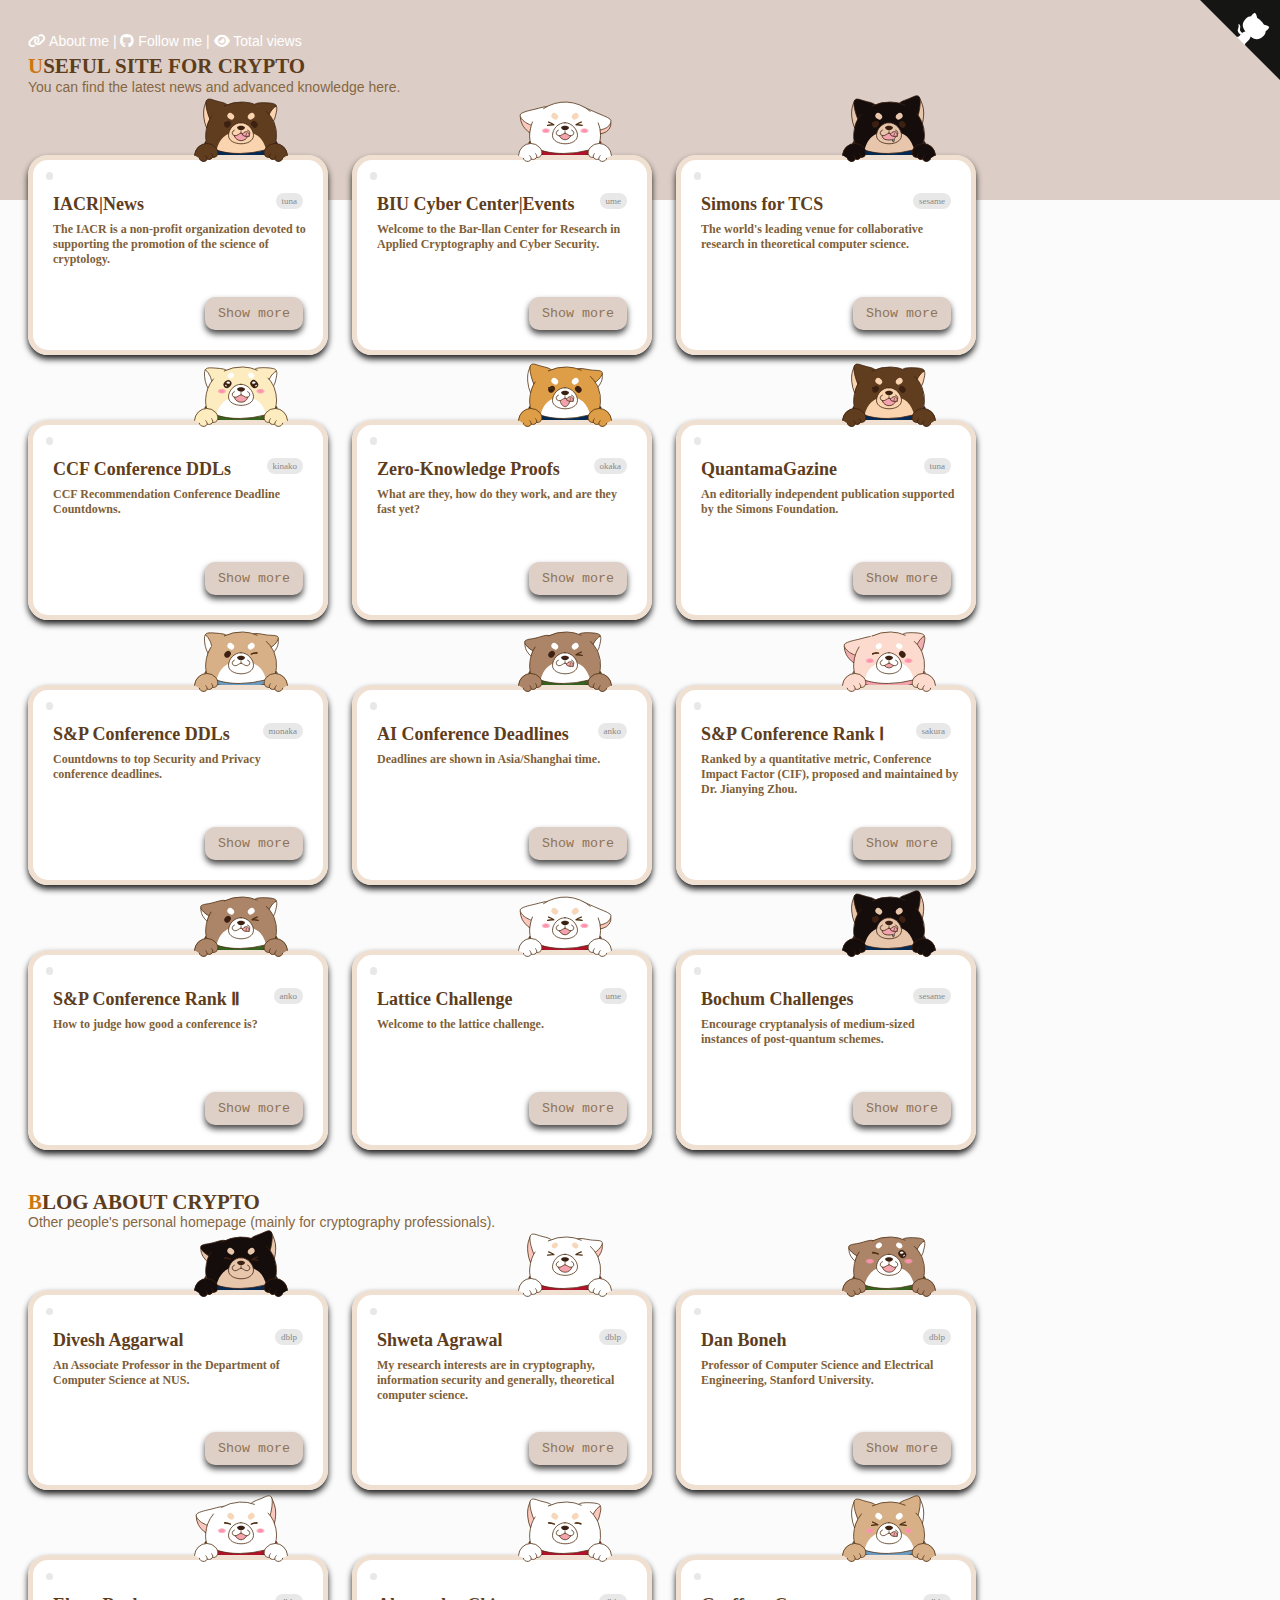
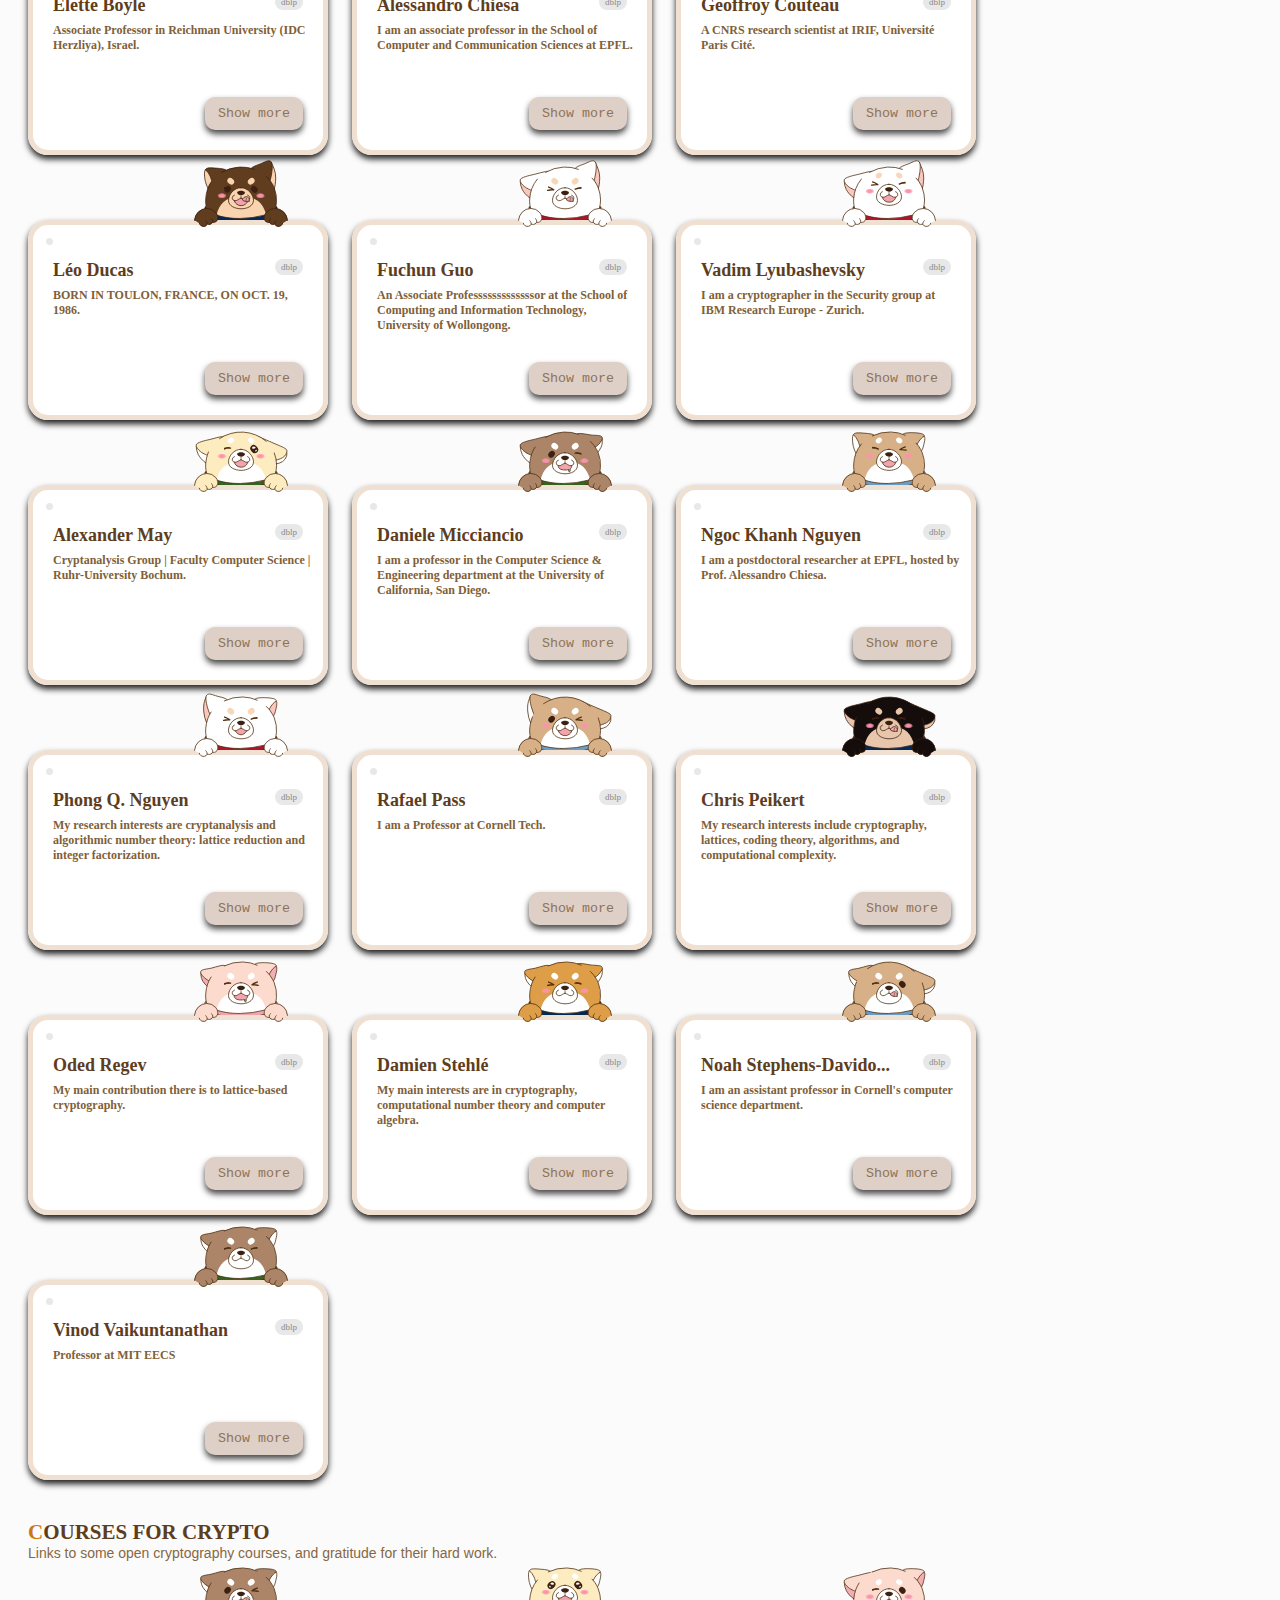
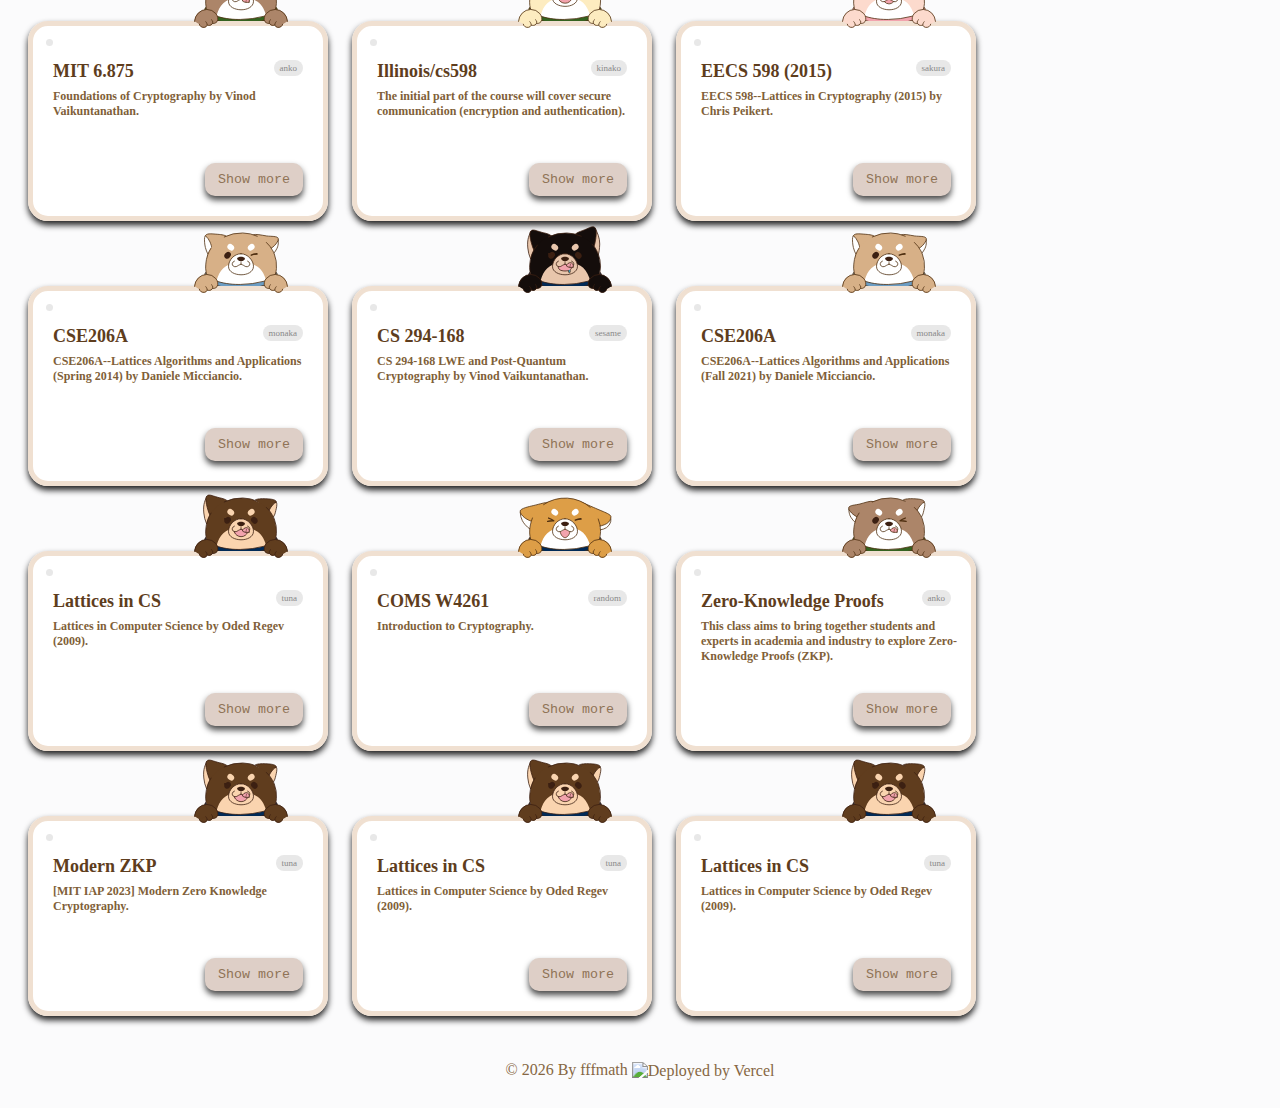
==== index.html @ 7d47f258 "Update index.html" ====
﻿<!DOCTYPE html>
<html lang="zh">
<head>
	<meta charset="UTF-8">
	<meta http-equiv="X-UA-Compatible" content="IE=edge,chrome=1"> 
	<meta name="viewport" content="width=device-width, initial-scale=1.0">
	<title>Useful Link</title>
  <link rel="stylesheet" href="css/all.min.css" type="text/css" media="all">
	<link rel="stylesheet" href="css/style.css">
  <link rel="stylesheet" href="css/pre-loading.css">
  <link rel="icon" type="image/png" href="https://fffmath-img.oss-cn-beijing.aliyuncs.com/img/myavatar.png">
</head>
<body>

<main id="app">
  <div id="preload-page">
    <div id="preload-spinner"></div>
  </div>
  <a href="https://github.com/fffmath/useful-link" class="github-corner" aria-label="View source on GitHub">
    <svg width="80" height="80" viewBox="0 0 250 250"
         style="fill:#151513; color:#fff; position: absolute; top: 0; border: 0; right: 0;" aria-hidden="true">
        <path d="M0,0 L115,115 L130,115 L142,142 L250,250 L250,0 Z"></path>
        <path d="M128.3,109.0 C113.8,99.7 119.0,89.6 119.0,89.6 C122.0,82.7 120.5,78.6 120.5,78.6 C119.2,72.0 123.4,76.3 123.4,76.3 C127.3,80.9 125.5,87.3 125.5,87.3 C122.9,97.6 130.6,101.9 134.4,103.2"
              fill="currentColor" style="transform-origin: 130px 106px;" class="octo-arm"></path>
        <path d="M115.0,115.0 C114.9,115.1 118.7,116.5 119.8,115.4 L133.7,101.6 C136.9,99.2 139.9,98.4 142.2,98.6 C133.8,88.0 127.5,74.4 143.8,58.0 C148.5,53.4 154.0,51.2 159.7,51.0 C160.3,49.4 163.2,43.6 171.4,40.1 C171.4,40.1 176.1,42.5 178.8,56.2 C183.1,58.6 187.2,61.8 190.9,65.4 C194.5,69.0 197.7,73.2 200.1,77.6 C213.8,80.2 216.3,84.9 216.3,84.9 C212.7,93.1 206.9,96.0 205.4,96.6 C205.1,102.4 203.0,107.8 198.3,112.5 C181.9,128.9 168.3,122.5 157.7,114.1 C157.9,116.9 156.7,120.9 152.7,124.9 L141.0,136.5 C139.8,137.7 141.6,141.9 141.8,141.8 Z"
              fill="currentColor" class="octo-body"></path>
    </svg>
  </a>

  <div class="wave-background"></div>
  <p class="top">
    <a href="https://www.fffmath.com" class="about-link"><i class="fas fa-link"></i> About me |</a>
    <a href="https://github.com/fffmath" class="follow-link"><i class="fab fa-github"></i> Follow me |</a>
    <a href="https://busuanzi.ibruce.info/"><i class="fas fa-eye"></i> <span id="busuanzi_container_site_pv">Total <span id="busuanzi_value_site_pv"></span> views</span></a>
  <p>
  <h1>USEFUL SITE FOR CRYPTO</h1>
  <p class="sub">You can find the latest news and advanced knowledge here.</p>  
  
  <mochi-box shiba="tuna" mood="" 
    left-ear="up" right-ear="middle">
    <div class="circle"  ></div>
    <h3>IACR|News</h3>
    <p class="shop site" title="site">tuna</p>
    <h2>The IACR is a non-profit organization devoted to supporting the promotion of the science of cryptology. </h2>
    <button>
      <a target="_blank" href="https://www.iacr.org/news/">Show more</a>
    </button>
  </mochi-box>
  
  <mochi-box shiba="ume" mood="happy" blush 
    left-eye="laugh" right-eye="laugh"
    left-ear="down" right-ear="down"> 
    <div class="circle"></div>
    <h3>BIU Cyber Center|Events</h3>
    <p class="shop site" title="site">ume</p>
    <h2>Welcome to the Bar-llan Center for Research in Applied Cryptography and Cyber Security.</h2>
    <button>
      <a target="_blank" href="https://cyber.biu.ac.il/events/">Show more</a>
    </button>
  </mochi-box>

  <mochi-box shiba="sesame" mood="drool" 
    left-ear="up" right-ear="up"> 
    <div class="circle"></div>
    <h3>Simons for TCS</h3>
    <p class="shop site" title="site">sesame</p>
    <h2>The world's leading venue for collaborative research in theoretical computer science.</h2>
    <button>
      <a target="_blank" href="https://simons.berkeley.edu">Show more</a>
    </button>
  </mochi-box>

  <mochi-box shiba="kinako" mood="gleam" blush 
    left-eye="open" right-eye="open"
    left-ear="middle" right-ear="middle"> 
    <div class="circle"></div>
    <h3>CCF Conference DDLs</h3>
    <p class="shop site" title="site">kinako</p>
    <h2>CCF Recommendation Conference Deadline Countdowns.</h2>
    <button>
      <a target="_blank" href="https://ccfddl.github.io/">Show more</a>
    </button>
  </mochi-box>

  <mochi-box shiba="okaka" pop mood="excited"
    left-ear="up" right-ear="flat"> 
    <div class="circle"></div>
    <h3>Zero-Knowledge Proofs</h3>
    <p class="shop site" title="site">okaka</p>
    <h2>What are they, how do they work, and are they fast yet?</h2>
    <button>
      <a target="_blank" href="https://zkp.science/">Show more</a>
    </button>
  </mochi-box>

  <mochi-box shiba="tuna" mood="" 
    left-ear="up" right-ear="middle">
    <div class="circle"></div>
    <h3>QuantamaGazine</h3>
    <p class="shop site" title="site">tuna</p>
    <h2>An editorially independent publication supported by the Simons Foundation.</h2>
    <button>
      <a target="_blank" href="https://www.quantamagazine.org/">Show more</a>
    </button>
  </mochi-box>

  <mochi-box shiba="monaka" mood="content" 
    left-eye="open" right-eye="wink"
    left-ear="middle" right-ear="flat"> 
    <div class="circle"></div>
    <h3>S&P Conference DDLs </h3>
    <p class="shop site" title="site">monaka</p>
    <h2>Countdowns to top Security and Privacy conference deadlines.</h2>
    <button>
      <a target="_blank" href="https://sec-deadlines.github.io/">Show more</a>
    </button>
  </mochi-box>

  <mochi-box shiba="anko" mood="cheeky" 
    left-eye="open" right-eye="laugh"
    left-ear="flat" right-ear="middle"> 
    <div class="circle"></div>
    <h3>AI Conference Deadlines</h3>
    <p class="shop site" title="site">anko</p>
    <h2>Deadlines are shown in Asia/Shanghai time.</h2>
    <button>
      <a target="_blank" href="https://aideadlin.es/?sub=ML,DM">Show more</a>
    </button>
  </mochi-box>
  
  <mochi-box shiba="sakura" mood="cute" blush 
    left-eye="shy" right-eye="open"
    left-ear="down" right-ear="middle"> 
    <div class="circle"></div>
    <h3>S&P Conference Rank Ⅰ</h3>
    <p class="shop site" title="site">sakura</p>
    <h2>Ranked by a quantitative metric, Conference Impact Factor (CIF), proposed and maintained by Dr. Jianying Zhou.</h2>
    <button>
      <a target="_blank" href="http://jianying.space/conference-ranking.html">Show more</a>
    </button>
  </mochi-box>

  <mochi-box shiba="anko" mood="cheeky" 
    left-eye="open" right-eye="laugh"
    left-ear="flat" right-ear="middle"> 
    <div class="circle"></div>
    <h3>S&P Conference Rank Ⅱ</h3>
    <p class="shop site" title="site">anko</p>
    <h2>How to judge how good a conference is?</h2>
    <button>
      <a target="_blank" href="https://people.engr.tamu.edu/guofei/sec_conf_stat.htm">Show more</a>
    </button>
  </mochi-box>
  <mochi-box shiba="ume" mood="happy" blush 
    left-eye="laugh" right-eye="laugh"
    left-ear="down" right-ear="down"> 
    <div class="circle"></div>
    <h3>Lattice Challenge</h3>
    <p class="shop site" title="site">ume</p>
    <h2>Welcome to the lattice challenge.</h2>
    <button>
      <a target="_blank" href="https://www.latticechallenge.org/">Show more</a>
    </button>
  </mochi-box>

  <mochi-box shiba="sesame" mood="drool" 
    left-ear="up" right-ear="up"> 
    <div class="circle"></div>
    <h3>Bochum Challenges</h3>
    <p class="shop site" title="site">sesame</p>
    <h2>Encourage cryptanalysis of medium-sized instances of post-quantum schemes.</h2>
    <button>
      <a target="_blank" href="https://bochum-challeng.es/">Show more</a>
    </button>
  </mochi-box>

  <h1>BLOG ABOUT CRYPTO</h1>
<p class="sub">Other people's personal homepage (mainly for cryptography professionals).</p>

  <mochi-box shiba="random"> 
    <div class="circle"></div>
    <h3>Divesh Aggarwal</h3>
    <a class="shop site" title="site" target="_blank" href="https://dblp.uni-trier.de/pid/00/3379.html">dblp</a>
    <h2>An Associate Professor in the Department of Computer Science at NUS.</h2>
    <button>
      <a target="_blank" href="https://sites.google.com/site/diveshhomepage">Show more</a>
    </button>
  </mochi-box>

  <mochi-box shiba="random"> 
    <div class="circle"></div>
    <h3>Shweta Agrawal</h3>
    <a class="shop site" title="site" target="_blank" href="https://dblp.uni-trier.de/pid/74/6138.html">dblp</a>
    <h2>My research interests are in cryptography, information security and generally, theoretical computer science.</h2>
    <button>
      <a target="_blank" href="http://www.cse.iitm.ac.in/~shwetaag/index.html">Show more</a>
    </button>
  </mochi-box>
  
  <mochi-box shiba="random">
    <div class="circle"></div> 
    <h3>Dan Boneh</h3>
    <a class="shop site" title="site" target="_blank" href="https://dblp.uni-trier.de/pid/b/DanBoneh.html">dblp</a>
    <h2>Professor of Computer Science and Electrical Engineering, Stanford University.</h2>
    <button>
      <a target="_blank" href="https://crypto.stanford.edu/~dabo/">Show more</a>
    </button>
  </mochi-box>

  <mochi-box shiba="random"> 
    <div class="circle"></div>
    <h3>Elette Boyle</h3>
    <a class="shop site" title="site" target="_blank" href="https://dblp.uni-trier.de/pid/12/9528.html">dblp</a>
    <h2>Associate Professor in Reichman University (IDC Herzliya), Israel.</h2>
    <button>
      <a target="_blank" href="https://cs.idc.ac.il/~elette/">Show more</a>
    </button>
  </mochi-box>

  <mochi-box shiba="random"> 
    <div class="circle"></div>
    <h3>Alessandro Chiesa</h3>
    <a class="shop site" title="site" target="_blank" href="https://dblp.uni-trier.de/pid/27/8534.html">dblp</a>
    <h2>I am an associate professor in the School of Computer and Communication Sciences at EPFL.</h2>
    <button>
      <a target="_blank" href="https://ic-people.epfl.ch/~achiesa/">Show more</a>
    </button>
  </mochi-box>

  <mochi-box shiba="random"> 
    <div class="circle"></div>
    <h3>Geoffroy Couteau</h3>
    <a class="shop site" title="site" target="_blank" href="https://dblp.uni-trier.de/pid/160/3912.html">dblp</a>
    <h2>A CNRS research scientist at IRIF, Université Paris Cité.</h2>
    <button>
      <a target="_blank" href="https://geoffroycouteau.github.io/">Show more</a>
    </button>
  </mochi-box>

  <mochi-box shiba="random"> 
    <div class="circle"></div>
    <h3>Léo Ducas</h3>
    <a class="shop site" title="site" target="_blank" href="https://dblp.uni-trier.de/pid/65/7849.html">dblp</a>
    <h2>BORN IN TOULON, FRANCE, ON OCT. 19, 1986.</h2>
    <button>
      <a target="_blank" href="https://homepages.cwi.nl/~ducas/">Show more</a>
    </button>
  </mochi-box>

  <mochi-box shiba="random"> 
    <div class="circle"></div>
    <h3>Fuchun Guo</h3>
    <a class="shop site" title="site" target="_blank" href="https://dblp.uni-trier.de/pid/13/93.html">dblp</a>
    <h2>An Associate Professsssssssssssor at the School of Computing and Information Technology, University of Wollongong.</h2>
    <button>
      <a target="_blank" href="https://documents.uow.edu.au/~fuchun/">Show more</a>
    </button>
  </mochi-box>

  <mochi-box shiba="random"> 
    <div class="circle"></div>
    <h3>Vadim Lyubashevsky</h3>
    <a class="shop site" title="site" target="_blank" href="https://dblp.org/pid/25/2540.html">dblp</a>
    <h2>I am a cryptographer in the Security group at IBM Research Europe - Zurich.</h2>
    <button>
      <a target="_blank" href="https://research.ibm.com/people/vadim-lyubashevsky">Show more</a>
    </button>
  </mochi-box>

  <mochi-box shiba="random"> 
    <div class="circle"></div>
    <h3>Alexander May</h3>
    <a class="shop site" title="site" target="_blank" href="https://dblp.uni-trier.de/pid/62/1898.html">dblp</a>
    <h2>Cryptanalysis Group | Faculty Computer Science | Ruhr-University Bochum.</h2>
    <button>
      <a target="_blank" href="https://www.cits.ruhr-uni-bochum.de/personen/may.html">Show more</a>
    </button>
  </mochi-box>

  <mochi-box shiba="random"> 
    <div class="circle"></div>
    <h3>Daniele Micciancio</h3>
    <a class="shop site" title="site" target="_blank" href="https://dblp.uni-trier.de/pid/03/3331.html">dblp</a>
    <h2>I am a professor in the Computer Science & Engineering department at the University of California, San Diego.</h2>
    <button>
      <a target="_blank" href="https://cseweb.ucsd.edu/~daniele/">Show more</a>
    </button>
  </mochi-box>

  <mochi-box shiba="random"> 
    <div class="circle"></div>
    <h3>Ngoc Khanh Nguyen</h3>
    <a class="shop site" title="site" target="_blank" href="https://dblp.org/pid/75/9806-1.html">dblp</a>
    <h2>I am a postdoctoral researcher at EPFL, hosted by Prof. Alessandro Chiesa.</h2>
    <button>
      <a target="_blank" href="https://people.epfl.ch/khanh.nguyen?lang=en">Show more</a>
    </button>
  </mochi-box>

  <mochi-box shiba="random"> 
    <div class="circle"></div>
    <h3>Phong Q. Nguyen</h3>
    <a class="shop site" title="site" target="_blank" href="https://dblp.uni-trier.de/pid/n/PhongQNguyen.html">dblp</a>
    <h2>My research interests are cryptanalysis and algorithmic number theory: lattice reduction and integer factorization.</h2>
    <button>
      <a target="_blank" href="https://www.di.ens.fr/~pnguyen/">Show more</a>
    </button>
  </mochi-box>

  <mochi-box shiba="random"> 
    <div class="circle"></div>
    <h3>Rafael Pass</h3>
    <a class="shop site" title="site" target="_blank" href="https://dblp.uni-trier.de/pid/p/RPass.html">dblp</a>
    <h2>I am a Professor at Cornell Tech.</h2>
    <button>
      <a target="_blank" href="https://www.cs.cornell.edu/~rafael/">Show more</a>
    </button>
  </mochi-box>

  <mochi-box shiba="random"> 
    <div class="circle"></div>
    <h3>Chris Peikert</h3>
    <a class="shop site" title="site" target="_blank" href="https://dblp.uni-trier.de/pid/66/870.html">dblp</a>
    <h2>My research interests include cryptography, lattices, coding theory, algorithms, and computational complexity.</h2>
    <button>
      <a target="_blank" href="https://web.eecs.umich.edu/~cpeikert/">Show more</a>
    </button>
  </mochi-box>

  <mochi-box shiba="random"> 
    <div class="circle"></div>
    <h3>Oded Regev</h3>
    <a class="shop site" title="site" target="_blank" href="https://dblp.uni-trier.de/pid/r/OdedRegev.html">dblp</a>
    <h2>My main contribution there is to lattice-based cryptography.</h2>
    <button>
      <a target="_blank" href="https://cims.nyu.edu/~regev/">Show more</a>
    </button>
  </mochi-box>

  <mochi-box shiba="random"> 
    <div class="circle"></div>
    <h3>Damien Stehlé</h3>
    <a class="shop site" title="site" target="_blank" href="https://dblp.uni-trier.de/pid/03/2822.html">dblp</a>
    <h2>My main interests are in cryptography, computational number theory and computer algebra. </h2>
    <button>
      <a target="_blank" href="https://perso.ens-lyon.fr/damien.stehle/">Show more</a>
    </button>
  </mochi-box>

  <mochi-box shiba="random"> 
    <div class="circle"></div>
    <h3>Noah Stephens-Davido...</h3>
    <a class="shop site" title="site" target="_blank" href="https://dblp.uni-trier.de/pid/143/4482.html">dblp</a>
    <h2>I am an assistant professor in Cornell's computer science department. </h2>
    <button>
      <a target="_blank" href="http://www.noahsd.com/">Show more</a>
    </button>
  </mochi-box>

  <mochi-box shiba="random"> 
    <div class="circle"></div>
    <h3>Vinod Vaikuntanathan</h3>
    <a class="shop site" title="site" target="_blank" href="https://dblp.uni-trier.de/pid/v/VinodVaikuntanathan.html">dblp</a>
    <h2>Professor at MIT EECS </h2>
    <button>
      <a target="_blank" href="https://people.csail.mit.edu/vinodv/">Show more</a>
    </button>
  </mochi-box>
  <br>

  <h1>COURSES FOR CRYPTO</h1>
<p class="sub">Links to some open cryptography courses, and gratitude for their hard work.</p>

  <mochi-box shiba="anko" mood="cheeky" 
    left-eye="open" right-eye="laugh"
    left-ear="flat" right-ear="middle"> 
    <div class="circle"></div>
    <h3>MIT 6.875</h3>
    <p class="shop site" title="site">anko</p>
    <h2>Foundations of Cryptography by Vinod Vaikuntanathan.</h2>
    <button>
      <a target="_blank" href="http://mit6875.org/">Show more</a>
    </button>
  </mochi-box>
  
  <mochi-box shiba="kinako" mood="gleam" blush 
    left-eye="open" right-eye="open"
    left-ear="middle" right-ear="middle"> 
    <div class="circle"></div>
    <h3>Illinois/cs598</h3>
    <p class="shop site" title="site">kinako</p>
    <h2>The initial part of the course will cover secure communication (encryption and authentication).</h2>
    <button>
      <a target="_blank" href="https://courses.engr.illinois.edu/cs598man/sp2016/">Show more</a>
    </button>
  </mochi-box>
  
  <mochi-box shiba="sakura" mood="cute" blush 
    left-eye="shy" right-eye="open"
    left-ear="down" right-ear="middle"> 
    <div class="circle"></div>
    <h3>EECS 598 (2015)</h3>
    <p class="shop site" title="site">sakura</p>
    <h2>EECS 598--Lattices in Cryptography (2015) by Chris Peikert.</h2>
    <button>
      <a target="_blank" href="https://web.eecs.umich.edu/~cpeikert/lic15/index.html">Show more</a>
    </button>
  </mochi-box>
  
  <mochi-box shiba="monaka" mood="content" 
    left-eye="open" right-eye="wink"
    left-ear="middle" right-ear="flat"> 
    <div class="circle"></div>
    <h3>CSE206A</h3>
    <p class="shop site" title="site">monaka</p>
    <h2>CSE206A--Lattices Algorithms and Applications (Spring 2014) by Daniele Micciancio.</h2>
    <button>
      <a target="_blank" href="https://cseweb.ucsd.edu/classes/sp14/cse206A-a/index.html">Show more</a>
    </button>
  </mochi-box>

  <mochi-box shiba="sesame" mood="drool" 
    left-ear="up" right-ear="up"> 
    <div class="circle"></div>
    <h3>CS 294-168</h3>
    <p class="shop site" title="site">sesame</p>
    <h2>CS 294-168 LWE and Post-Quantum Cryptography by Vinod Vaikuntanathan.</h2>
    <button>
      <a target="_blank" href="http://people.csail.mit.edu/vinodv/CS294/">Show more</a>
    </button>
  </mochi-box>

  <mochi-box shiba="monaka" mood="content" 
    left-eye="open" right-eye="wink"
    left-ear="middle" right-ear="flat"> 
    <div class="circle"></div>
    <h3>CSE206A</h3>
    <p class="shop site" title="site">monaka</p>
    <h2>CSE206A--Lattices Algorithms and Applications (Fall 2021) by Daniele Micciancio.</h2>
    <button>
      <a target="_blank" href="https://cseweb.ucsd.edu/classes/fa21/cse206A-a/">Show more</a>
    </button>
  </mochi-box>

  <mochi-box shiba="tuna" mood="" 
    left-ear="up" right-ear="middle">
    <div class="circle"></div>
    <h3>Lattices in CS</h3>
    <p class="shop site" title="site">tuna</p>
    <h2> Lattices in Computer Science by Oded Regev (2009).</h2>
    <button>
      <a target="_blank" href="https://cims.nyu.edu/~regev/teaching/lattices_fall_2009/index.html">Show more</a>
    </button>
  </mochi-box>

  <mochi-box shiba="random"> 
    <div class="circle"></div>
    <h3>COMS W4261</h3>
    <p class="shop site" title="site">random</p>
    <h2>Introduction to Cryptography.</h2>
    <button>
      <a target="_blank" href="https://www.cs.columbia.edu/~tal/4261/F16/">Show more</a>
    </button>
  </mochi-box>

  <mochi-box shiba="anko" mood="cheeky" 
    left-eye="open" right-eye="laugh"
    left-ear="flat" right-ear="middle"> 
    <div class="circle"></div>
    <h3>Zero-Knowledge Proofs</h3>
    <p class="shop site" title="site">anko</p>
    <h2>This class aims to bring together students and experts in academia and industry to explore Zero-Knowledge Proofs (ZKP).</h2>
    <button>
      <a target="_blank" href="https://zk-learning.org/">Show more</a>
    </button>
  </mochi-box>

  <mochi-box shiba="tuna" mood="" 
    left-ear="up" right-ear="middle">
    <div class="circle"></div>
    <h3>Modern ZKP</h3>
    <p class="shop site" title="site">tuna</p>
    <h2> [MIT IAP 2023] Modern Zero Knowledge Cryptography.</h2>
    <button>
      <a target="_blank" href="https://zkiap.com/">Show more</a>
    </button>
  </mochi-box>

  <mochi-box shiba="tuna" mood="" 
    left-ear="up" right-ear="middle">
    <div class="circle"></div>
    <h3>Lattices in CS</h3>
    <p class="shop site" title="site">tuna</p>
    <h2> Lattices in Computer Science by Oded Regev (2009).</h2>
    <button>
      <a target="_blank" href="https://cims.nyu.edu/~regev/teaching/lattices_fall_2009/index.html">Show more</a>
    </button>
  </mochi-box>

  <mochi-box shiba="tuna" mood="" 
    left-ear="up" right-ear="middle">
    <div class="circle"></div>
    <h3>Lattices in CS</h3>
    <p class="shop site" title="site">tuna</p>
    <h2> Lattices in Computer Science by Oded Regev (2009).</h2>
    <button>
      <a target="_blank" href="https://cims.nyu.edu/~regev/teaching/lattices_fall_2009/index.html">Show more</a>
    </button>
  </mochi-box>
  <div class="center-content">
    <span class="copyright">© <script>document.write(new Date().getFullYear())</script> By <a href="https://www.fffmath.com">fffmath</a>&nbsp;<a target="_blank" href="https://vercel.com/ "><img src="https://img.shields.io/badge/Hosted-Vercel-e1cbb4?style=flat&logo=Vercel" title="Deployed by Vercel"></a></span>
  </div>
  <script async src="//busuanzi.ibruce.info/busuanzi/2.3/busuanzi.pure.mini.js"></script>
	<script src='./js/vue.min.js'></script>
	<script  src="./js/script.js"></script>
</body>
</html>
---- css/style.css ----
.MochiShiba path,
.MochiPaws path {
  fill: none;
  stroke: none;
  stroke-width: 1.2;
  stroke-miterlimit: 10;
  stroke-linejoin: round;
  stroke-linecap: round;
}
.MochiShiba .thin,
.MochiPaws .thin {
  stroke-width: 0.8;
}
.MochiShiba #eyes path,
.MochiPaws #eyes path {
  stroke-width: 2;
}
.MochiShiba .fur,
.MochiPaws .fur {
  fill: #dd9e47;
}
.MochiShiba .fur2,
.MochiPaws .fur2 {
  fill: white;
}
.MochiShiba .inner,
.MochiPaws .inner {
  fill: white;
}
.MochiShiba .outline,
.MochiPaws .outline {
  stroke: #4e2e0f;
}
.MochiShiba .nose, .MochiShiba .eye,
.MochiPaws .nose,
.MochiPaws .eye {
  fill: #3c2012;
}
.MochiShiba .gleam,
.MochiPaws .gleam {
  fill: white;
}
.MochiShiba #laugh .eye,
.MochiPaws #laugh .eye {
  fill: none;
}
.MochiShiba .tongue,
.MochiPaws .tongue {
  fill: #f2a3ad;
}
.MochiShiba .drool,
.MochiPaws .drool {
  fill: #41b5dd;
}
.MochiShiba .scarf,
.MochiPaws .scarf {
  fill: #002a57;
}
.MochiShiba .logo,
.MochiPaws .logo {
  fill: white;
}
.MochiShiba #cheeks .right,
.MochiPaws #cheeks .right {
  fill: url(#cheeks);
}
.MochiShiba #cheeks .left,
.MochiPaws #cheeks .left {
  fill: url(#cheeks-2);
}

.MochiShiba #cheeks {
  visibility: hidden;
}
.MochiShiba #ears #left1,
.MochiShiba #ears #right2,
.MochiShiba #ears #left3,
.MochiShiba #ears #right3 {
  visibility: hidden;
}
.MochiShiba #eyes #wink,
.MochiShiba #eyes #shy,
.MochiShiba #eyes #laugh,
.MochiShiba #eyes .gleam {
  visibility: hidden;
}
.MochiShiba #brows #expecting {
  visibility: hidden;
}
.MochiShiba [id^=mouth] {
  visibility: hidden;
}
.MochiShiba [id^=mouth1] {
  visibility: visible;
}
.MochiShiba #base #outline2,
.MochiShiba #base #outline3 {
  visibility: hidden;
}
.MochiShiba #base #top2,
.MochiShiba #base #top3 {
  visibility: hidden;
}

.MochiShiba.blush #cheeks {
  visibility: visible;
}
.MochiShiba.content [id^=mouth] {
  visibility: hidden;
}
.MochiShiba.happy [id^=mouth] {
  visibility: hidden;
}
.MochiShiba.happy #mouth2 {
  visibility: visible;
}
.MochiShiba.excited [id^=mouth] {
  visibility: hidden;
}
.MochiShiba.excited #mouth3 {
  visibility: visible;
}
.MochiShiba.cute #brows #expecting {
  visibility: visible;
}
.MochiShiba.cute #brows #focussed {
  visibility: hidden;
}
.MochiShiba.cute [id^=mouth] {
  visibility: hidden;
}
.MochiShiba.cute #mouth4 {
  visibility: visible;
}
.MochiShiba.drool [id^=mouth] {
  visibility: hidden;
}
.MochiShiba.drool #mouth5 {
  visibility: visible;
}
.MochiShiba.cheeky [id^=mouth] {
  visibility: hidden;
}
.MochiShiba.cheeky #mouth6 {
  visibility: visible;
}
.MochiShiba.gleam #brows #expecting {
  visibility: visible;
}
.MochiShiba.gleam #brows #focussed {
  visibility: hidden;
}
.MochiShiba.gleam #snout {
  -webkit-transform: translateY(-3%);
          transform: translateY(-3%);
}
.MochiShiba.gleam #brows {
  -webkit-transform: translateY(-5%);
          transform: translateY(-5%);
}
.MochiShiba.gleam #eyes {
  -webkit-transform: translateY(-4.5%);
          transform: translateY(-4.5%);
}
.MochiShiba.gleam #eyes #open .eye.left {
  -webkit-transform: matrix(0.7, -0.7, 0.7, 0.7, -31.2, 54.3) scale(1.2);
          transform: matrix(0.7, -0.7, 0.7, 0.7, -31.2, 54.3) scale(1.2);
}
.MochiShiba.gleam #eyes #open .eye.right {
  -webkit-transform: translate(-27.5px, 83px) rotate(-42.36deg) scale(1.2);
          transform: translate(-27.5px, 83px) rotate(-42.36deg) scale(1.2);
}
.MochiShiba.gleam #cheeks {
  -webkit-transform: translateY(-4%);
          transform: translateY(-4%);
}
.MochiShiba.gleam [id^=mouth] {
  visibility: hidden;
}
.MochiShiba.gleam #mouth1 {
  visibility: visible;
}
.MochiShiba.ears #ears > g {
  visibility: hidden;
}
.MochiShiba.ears.l1 #ears > #left1 {
  visibility: visible;
}
.MochiShiba.ears.l2 #ears > #left2 {
  visibility: visible;
}
.MochiShiba.ears.l3 #ears > #left3 {
  visibility: visible;
}
.MochiShiba.ears.l4 #ears > #left4 {
  visibility: visible;
}
.MochiShiba.ears.r1 #ears > #right1 {
  visibility: visible;
}
.MochiShiba.ears.r2 #ears > #right2 {
  visibility: visible;
}
.MochiShiba.ears.r3 #ears > #right3 {
  visibility: visible;
}
.MochiShiba.ears.r4 #ears > #right4 {
  visibility: visible;
}
.MochiShiba.ears #base [id^=outline],
.MochiShiba.ears #base [id^=top] {
  visibility: hidden;
}
.MochiShiba.ears.l1.r1 #base #outline2,
.MochiShiba.ears.l1.r1 #base #top2, .MochiShiba.ears.l4.r4 #base #outline2,
.MochiShiba.ears.l4.r4 #base #top2 {
  visibility: visible;
}
.MochiShiba.ears.l1.r2 #base #outline1,
.MochiShiba.ears.l1.r2 #base #top2, .MochiShiba.ears.l1.r4 #base #outline1,
.MochiShiba.ears.l1.r4 #base #top2 {
  visibility: visible;
}
.MochiShiba.ears.l1.r3 #base #outline3,
.MochiShiba.ears.l1.r3 #base #top3 {
  visibility: visible;
}
.MochiShiba.ears.l2.r1 #base #outline1,
.MochiShiba.ears.l2.r1 #base #top1, .MochiShiba.ears.l4.r1 #base #outline1,
.MochiShiba.ears.l4.r1 #base #top1 {
  visibility: visible;
}
.MochiShiba.ears.l2.r2 #base #outline1,
.MochiShiba.ears.l2.r2 #base #top2, .MochiShiba.ears.l4.r2 #base #outline1,
.MochiShiba.ears.l4.r2 #base #top2, .MochiShiba.ears.l2.r4 #base #outline1,
.MochiShiba.ears.l2.r4 #base #top2 {
  visibility: visible;
}
.MochiShiba.ears.l2.r3 #base #outline3,
.MochiShiba.ears.l2.r3 #base #top3, .MochiShiba.ears.l4.r3 #base #outline3,
.MochiShiba.ears.l4.r3 #base #top3 {
  visibility: visible;
}
.MochiShiba.ears.l3.r1 #base #outline2,
.MochiShiba.ears.l3.r1 #base #top1 {
  visibility: visible;
}
.MochiShiba.ears.l3.r2 #base #outline1,
.MochiShiba.ears.l3.r2 #base #top1 {
  visibility: visible;
}
.MochiShiba.ears.l3.r4 #base #outline1,
.MochiShiba.ears.l3.r4 #base #top2 {
  visibility: visible;
}
.MochiShiba.ears.l3.r3 #base #outline3,
.MochiShiba.ears.l3.r3 #base #top3 {
  visibility: visible;
}
.MochiShiba.eyes #eyes .eye {
  visibility: hidden;
}
.MochiShiba.eyes.open #open .eye.left, .MochiShiba.eyes.lopen #open .eye.left {
  visibility: visible;
}
.MochiShiba.eyes.open #open .eye.right, .MochiShiba.eyes.ropen #open .eye.right {
  visibility: visible;
}
.MochiShiba.eyes.wink #wink .eye.left, .MochiShiba.eyes.lwink #wink .eye.left {
  visibility: visible;
}
.MochiShiba.eyes.wink #wink .eye.right, .MochiShiba.eyes.rwink #wink .eye.right {
  visibility: visible;
}
.MochiShiba.eyes.laugh #laugh .eye.left, .MochiShiba.eyes.llaugh #laugh .eye.left {
  visibility: visible;
}
.MochiShiba.eyes.laugh #laugh .eye.right, .MochiShiba.eyes.rlaugh #laugh .eye.right {
  visibility: visible;
}
.MochiShiba.eyes.shy #shy .eye.left, .MochiShiba.eyes.lshy #shy .eye.left {
  visibility: visible;
}
.MochiShiba.eyes.shy #shy .eye.right, .MochiShiba.eyes.rshy #shy .eye.right {
  visibility: visible;
}
.MochiShiba.eyes.open.gleam #open .gleam, .MochiShiba.eyes.lopen.gleam #open .gleam.left {
  visibility: visible;
}
.MochiShiba.eyes.ropen.gleam #open .gleam.right {
  visibility: visible;
}

.ume .fur {
  fill: white;
}
.ume .fur2 {
  fill: white;
}
.ume .inner {
  fill: #f9c7bd;
}
.ume #brows .fur2 {
  fill: #f7d6b9;
}
.ume .scarf {
  fill: #b3122d;
}

.sesame .outline {
  stroke: #3c2012;
}
.sesame .fur {
  fill: #140d0b;
}
.sesame .fur2 {
  fill: #e8c6ac;
}
.sesame .inner {
  fill: #e8c6ac;
}

.monaka .fur {
  fill: #d7b087;
}
.monaka .scarf {
  fill: #6b9dc4;
}

.sakura .fur {
  fill: #fcdacd;
}
.sakura .inner {
  fill: #f1aeb3;
}
.sakura .scarf {
  fill: #f2a3ad;
}

.kinako .fur {
  fill: #fdecc0;
}
.kinako .scarf {
  fill: #356320;
}

.anko .fur {
  fill: #ac8569;
}
.anko .scarf {
  fill: #356320;
}

.tuna .outline {
  stroke: #3c2012;
}
.tuna .fur {
  fill: #603d1e;
}
.tuna .fur2 {
  fill: #fad4af;
}
.tuna .inner {
  fill: #fad4af;
}
.tuna .eye {
  fill: #3c2012;
}

.MochiBox.pop .paws, .MochiBox:hover .paws, .MochiBox:active .paws, .MochiBox:focus .paws {
  -webkit-animation: paw-pop 0.3s ease 1 both;
          animation: paw-pop 0.3s ease 1 both;
}
.MochiBox.pop .shiba, .MochiBox:hover .shiba, .MochiBox:active .shiba, .MochiBox:focus .shiba {
  -webkit-animation: shiba-pop 1s ease 1 both;
          animation: shiba-pop 1s ease 1 both;
}
.MochiBox.pop .eyes.open:not(.cheeky):not(.gleam) [id^=mouth], .MochiBox:hover .eyes.open:not(.cheeky):not(.gleam) [id^=mouth], .MochiBox:active .eyes.open:not(.cheeky):not(.gleam) [id^=mouth], .MochiBox:focus .eyes.open:not(.cheeky):not(.gleam) [id^=mouth] {
  -webkit-animation: shiba-wink-open 10s infinite linear both;
          animation: shiba-wink-open 10s infinite linear both;
}
.MochiBox.pop .eyes.open:not(.cheeky):not(.gleam) #mouth6, .MochiBox:hover .eyes.open:not(.cheeky):not(.gleam) #mouth6, .MochiBox:active .eyes.open:not(.cheeky):not(.gleam) #mouth6, .MochiBox:focus .eyes.open:not(.cheeky):not(.gleam) #mouth6 {
  visibility: visible;
  -webkit-animation: shiba-wink-closed 10s infinite linear both;
          animation: shiba-wink-closed 10s infinite linear both;
}
.MochiBox.pop .eyes.open:not(.cheeky):not(.gleam) #open .left, .MochiBox:hover .eyes.open:not(.cheeky):not(.gleam) #open .left, .MochiBox:active .eyes.open:not(.cheeky):not(.gleam) #open .left, .MochiBox:focus .eyes.open:not(.cheeky):not(.gleam) #open .left {
  -webkit-animation: shiba-wink-open 10s infinite linear both;
          animation: shiba-wink-open 10s infinite linear both;
}
.MochiBox.pop .eyes.open:not(.cheeky):not(.gleam) #wink .eye.left, .MochiBox:hover .eyes.open:not(.cheeky):not(.gleam) #wink .eye.left, .MochiBox:active .eyes.open:not(.cheeky):not(.gleam) #wink .eye.left, .MochiBox:focus .eyes.open:not(.cheeky):not(.gleam) #wink .eye.left {
  visibility: visible;
  -webkit-animation: shiba-wink-closed 10s infinite linear both;
          animation: shiba-wink-closed 10s infinite linear both;
}

.MochiBox {
  display: inline-block;
  vertical-align: top;
  position: relative;
  margin: 40px 20px 25px 0;
  border-radius: 20px;
  box-shadow: 0 4px 6px rgba(0, 0, 0, 0.88);
  -webkit-user-select: none;
     -moz-user-select: none;
      -ms-user-select: none;
          user-select: none;
  z-index: 0;
}
.MochiBox .MochiShiba {
  z-index: 0;
}
.MochiBox .MochiPaws {
  z-index: 2;
}
.MochiBox:hover, .MochiBox:active, .MochiBox:focus {
  outline: none;
}
.MochiBox:hover .MochiContent, .MochiBox:active .MochiContent, .MochiBox:focus .MochiContent {
  border-color: #5f3d1e;
}
.MochiBox .MochiContent {
  z-index: 1;
  position: relative;
  width: 300px;
  height: 200px;
  padding: 15px;
  background: white;
  border: 5px solid #f0e0d1;
  border-radius: 20px;
  transition: border 0.5s ease;
}

.MochiShiba,
.MochiPaws {
  position: absolute;
  right: 12.5%; /* 将 left 改为 right */
  top: 0;
  pointer-events: none;
  width: 37.5%; /* 将 width 改为原来的一半 */
  max-width: 100px; /* 将 max-width 改为 100px */
}

.MochiShiba.small,
.MochiPaws.small {
  max-width: 50px; /* 将 max-width 改为 50px */
}

.MochiShiba.large,
.MochiPaws.large {
  max-width: 150px; /* 将 max-width 改为 150px */
}
.MochiShiba .shiba,
.MochiPaws .shiba {
  width: 100%;
  height: auto;
  -webkit-transform: translateY(-54%);
          transform: translateY(-54%);
  -webkit-animation: shiba-hide 0.5s ease 1 both;
          animation: shiba-hide 0.5s ease 1 both;
  -webkit-transform-origin: bottom center;
          transform-origin: bottom center;
}
.MochiShiba .paws,
.MochiPaws .paws {
  width: 100%;
  height: auto;
  position: absolute;
  left: 0;
  top: 40%;
  -webkit-transform: translateY(-60%);
          transform: translateY(-60%);
  -webkit-animation: paw-hide 0.25s ease 1 both;
          animation: paw-hide 0.25s ease 1 both;
}

@-webkit-keyframes paw-hide {
  100% {
    opacity: 0;
    -webkit-transform: translateY(-65%) scale(0.9);
            transform: translateY(-65%) scale(0.9);
  }
}

@keyframes paw-hide {
  100% {
    opacity: 0;
    -webkit-transform: translateY(-65%) scale(0.9);
            transform: translateY(-65%) scale(0.9);
  }
}
@-webkit-keyframes paw-pop {
  0% {
    opacity: 0;
    -webkit-transform: translateY(-50%) scale(0.75);
            transform: translateY(-50%) scale(0.75);
  }
  50% {
    opacity: 1;
    -webkit-transform: translateY(-70%);
            transform: translateY(-70%);
  }
  100% {
    -webkit-transform: translateY(-60%) scaleY(1);
            transform: translateY(-60%) scaleY(1);
  }
}
@keyframes paw-pop {
  0% {
    opacity: 0;
    -webkit-transform: translateY(-50%) scale(0.75);
            transform: translateY(-50%) scale(0.75);
  }
  50% {
    opacity: 1;
    -webkit-transform: translateY(-70%);
            transform: translateY(-70%);
  }
  100% {
    -webkit-transform: translateY(-60%) scaleY(1);
            transform: translateY(-60%) scaleY(1);
  }
}
@-webkit-keyframes shiba-hide {
  0% {
    opacity: 1;
    -webkit-transform: translateY(-54%) scale(1);
            transform: translateY(-54%) scale(1);
  }
  100% {
    opacity: 0;
    -webkit-transform: translateY(0%) scale(0.5);
            transform: translateY(0%) scale(0.5);
  }
}
@keyframes shiba-hide {
  0% {
    opacity: 1;
    -webkit-transform: translateY(-54%) scale(1);
            transform: translateY(-54%) scale(1);
  }
  100% {
    opacity: 0;
    -webkit-transform: translateY(0%) scale(0.5);
            transform: translateY(0%) scale(0.5);
  }
}
@-webkit-keyframes shiba-pop {
  0% {
    opacity: 0;
    -webkit-transform: translateY(0%) scale(0.5);
            transform: translateY(0%) scale(0.5);
  }
  22% {
    opacity: 1;
    -webkit-transform: translateY(-25%) scale(0.5);
            transform: translateY(-25%) scale(0.5);
  }
  60% {
    opacity: 1;
    -webkit-transform: translateY(-64%) scale(1.01);
            transform: translateY(-64%) scale(1.01);
  }
  100% {
    opacity: 1;
    -webkit-transform: translateY(-54%) scale(1.01);
            transform: translateY(-54%) scale(1.01);
  }
}
@keyframes shiba-pop {
  0% {
    opacity: 0;
    -webkit-transform: translateY(0%) scale(0.5);
            transform: translateY(0%) scale(0.5);
  }
  22% {
    opacity: 1;
    -webkit-transform: translateY(-25%) scale(0.5);
            transform: translateY(-25%) scale(0.5);
  }
  60% {
    opacity: 1;
    -webkit-transform: translateY(-64%) scale(1.01);
            transform: translateY(-64%) scale(1.01);
  }
  100% {
    opacity: 1;
    -webkit-transform: translateY(-54%) scale(1.01);
            transform: translateY(-54%) scale(1.01);
  }
}
@-webkit-keyframes shiba-wink-open {
  0% {
    opacity: 1;
  }
  6% {
    opacity: 1;
  }
  7% {
    opacity: 0;
  }
  12% {
    opacity: 0;
  }
  13% {
    opacity: 1;
  }
  100% {
    opacity: 1;
  }
}
@keyframes shiba-wink-open {
  0% {
    opacity: 1;
  }
  6% {
    opacity: 1;
  }
  7% {
    opacity: 0;
  }
  12% {
    opacity: 0;
  }
  13% {
    opacity: 1;
  }
  100% {
    opacity: 1;
  }
}
@-webkit-keyframes shiba-wink-closed {
  0% {
    opacity: 0;
  }
  6% {
    opacity: 0;
  }
  7% {
    opacity: 1;
  }
  12% {
    opacity: 1;
  }
  13% {
    opacity: 0;
  }
  100% {
    opacity: 0;
  }
}
@keyframes shiba-wink-closed {
  0% {
    opacity: 0;
  }
  6% {
    opacity: 0;
  }
  7% {
    opacity: 1;
  }
  12% {
    opacity: 1;
  }
  13% {
    opacity: 0;
  }
  100% {
    opacity: 0;
  }
}
body {
  color: #866743;
  background: #FBFBFC;
  padding: 20px;
  font-family: "Baloo", cursive;
}

.circle {
  position: absolute;
  top: 12.5px;
  left: 12.5px;
  width: 7.5px;
  height: 7.5px;
  background-color: #E8E8E8; /* 圆的颜色 */
  border-radius: 50%; /* 设置为半径的一半，即 2.5px */
}

p, h1 {
  margin: 5px 0;
}

h1 {
  font-size: 21px;
  font-weight: bold;
  line-height: 0.7;
  color: #5E3D1D; /* 设置整个 <h1> 的颜色 */
  margin-top: 20px;
}

h1::first-letter {
  color: #CD7711; /* 设置第一个字母的颜色 */
}

h2 {
  color: #7f5f39;
  font-size: 12px; /* Reduced from 20px */
  margin: 2.5px 0 0; /* Reduced from 5px */
  font-weight: 600;
  font-family: "Kosugi Maru";
  position: absolute;
  top: 60px;
  word-wrap: break-word; /* 或者使用 overflow-wrap: break-word; */
  width: 260px;
  margin-right: 20px; /* 设置右边距为 7.5% */
  margin-left: 5px;
}

h3 {
  color: #5E3D1D;
  font-size: 18px; /* Reduced from 32px */
  margin: 0 0 2.5px; /* Reduced from 5px */
  font-weight: 800;
  line-height: 0.8;
  position: absolute;
  top: 37.5px;
  left: 20px;
}

p.shop {
  background: #E8E8E8;
  border-radius: 20px;
  display: inline-block;
  color: #898989;
  font-size: 9px;
  font-family: "Kosugi Maru";
  margin: 0;
  padding: 3px 6px;
  position: absolute;
  top: 33.5px;
  right: 20px;
}


a {
  color: inherit;
  text-decoration: none;
}
a.shop {
  background: #E8E8E8;
  border-radius: 20px;
  display: inline-block;
  color: #898989;
  font-size: 9px;
  font-family: "Kosugi Maru";
  margin: 0;
  padding: 3px 6px;
  position: absolute;
  top: 33.5px;
  right: 20px;
}

a.show, a:hover {
  color: #002a57;
}

.top {
  color: #ffffff;
  font-size: 14px;
  font-weight: 300;
  font-family: Arial;
  margin-bottom: -10px;
}

.sub {
  color: #866743;
  font-size: 14px;
  font-weight: 300;
  font-family: Arial;
  margin-bottom: 20px;
}

button {
  color: #8F7356;
  background: #DECFC7;
  border: 1px solid transparent;
  border-radius: 10px;
  padding: 8px 12px;
  font-family: monaco, consolas, "courier new", monospace;
  cursor: pointer;
  position: absolute;
  bottom: 20px;
  right: 20px;
  box-shadow: 0 4px 6px rgba(0, 0, 0, 0.72); /* 使用 RGBA 格式设置投影 */
}


button:hover {
  border-color: #5f3d1e;
}

* {
  box-sizing: border-box;
}

/* 顶部 */
.wave-background {
  position: absolute;
  top: 0;
  left: 0;
  width: 100%;
  height: 200px; /* 调整高度以适应你的需求 */
  background: #dccec6;
  z-index: -1;
}

.github-corner:hover .octo-arm {
  animation: octocat-wave 560ms ease-in-out
}

@keyframes octocat-wave {
  0%, 100% {
      transform: rotate(0)
  }
  20%, 60% {
      transform: rotate(-25deg)
  }
  40%, 80% {
      transform: rotate(10deg)
  }
}

@media (max-width: 500px) {
  .github-corner:hover .octo-arm {
      animation: none
  }

  .github-corner .octo-arm {
      animation: octocat-wave 560ms ease-in-out
  }
}

.center-content {
  text-align: center; /* 设置文本水平居中 */
  margin-top: 20px; /* 可根据需要调整顶部边距 */
}

/* 设置 <img> 标签的样式 */
.center-content img {
  width: 80px; /* 设置图像宽度 */
  height: auto; /* 保持图像高度自适应，以保持纵横比 */
  vertical-align: middle; /* 让图像在垂直方向上与文本居中对齐 */
}
---- css/pre-loading.css ----
#preload-page {
    width: 100vw;
    height: 100vh;
    background-color: #dccec6;
    position: fixed;
    top: 0;
    left: 0;
    display: flex;
    justify-content: center;
    align-items: center;
    z-index: 9999;
  }
  
  #preload-spinner {
    width: 50px;
    height: 50px;
    border: 4px solid #ccc;
    border-top: 4px solid #CD7711;
    border-radius: 50%;
    animation: spin 2s linear infinite;
  }
  
  @keyframes spin {
    0% { transform: rotate(0deg); }
    100% { transform: rotate(360deg); }
  }
  
  #main-content {
    display: block;
  }
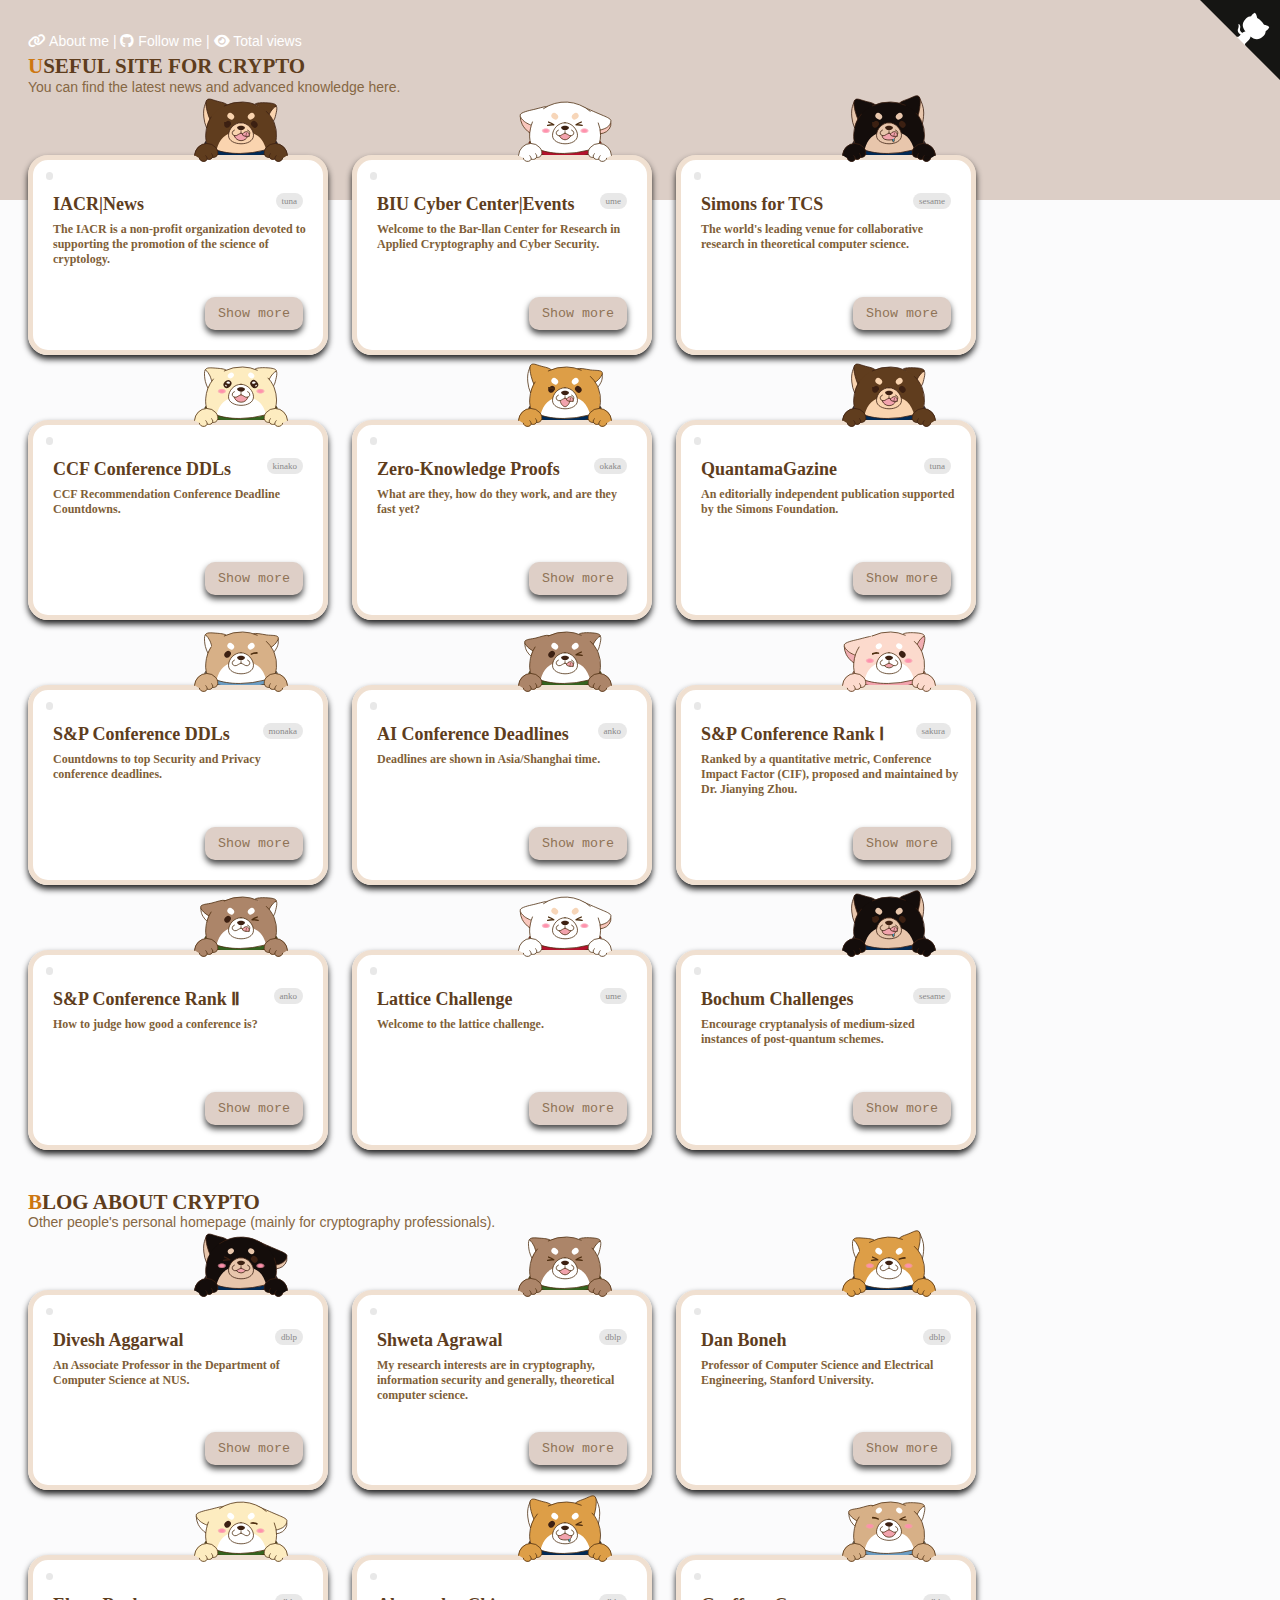
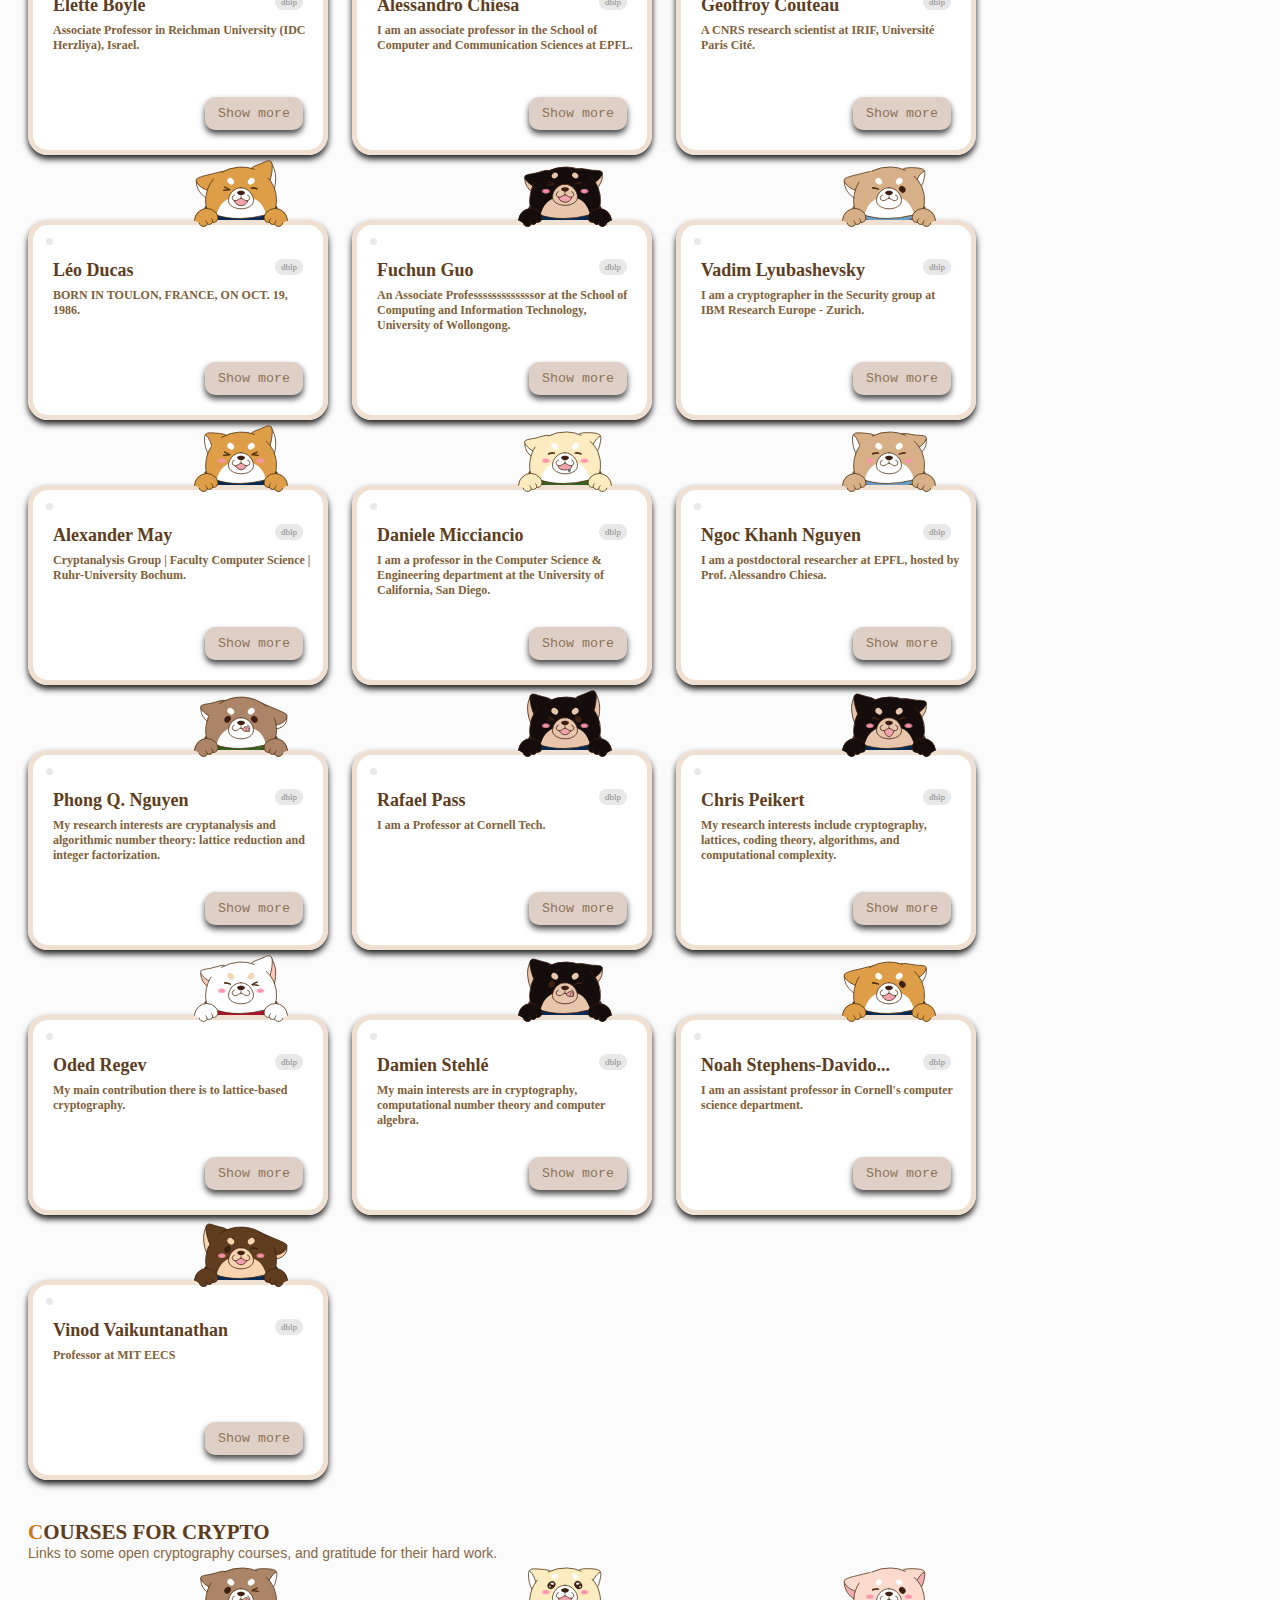
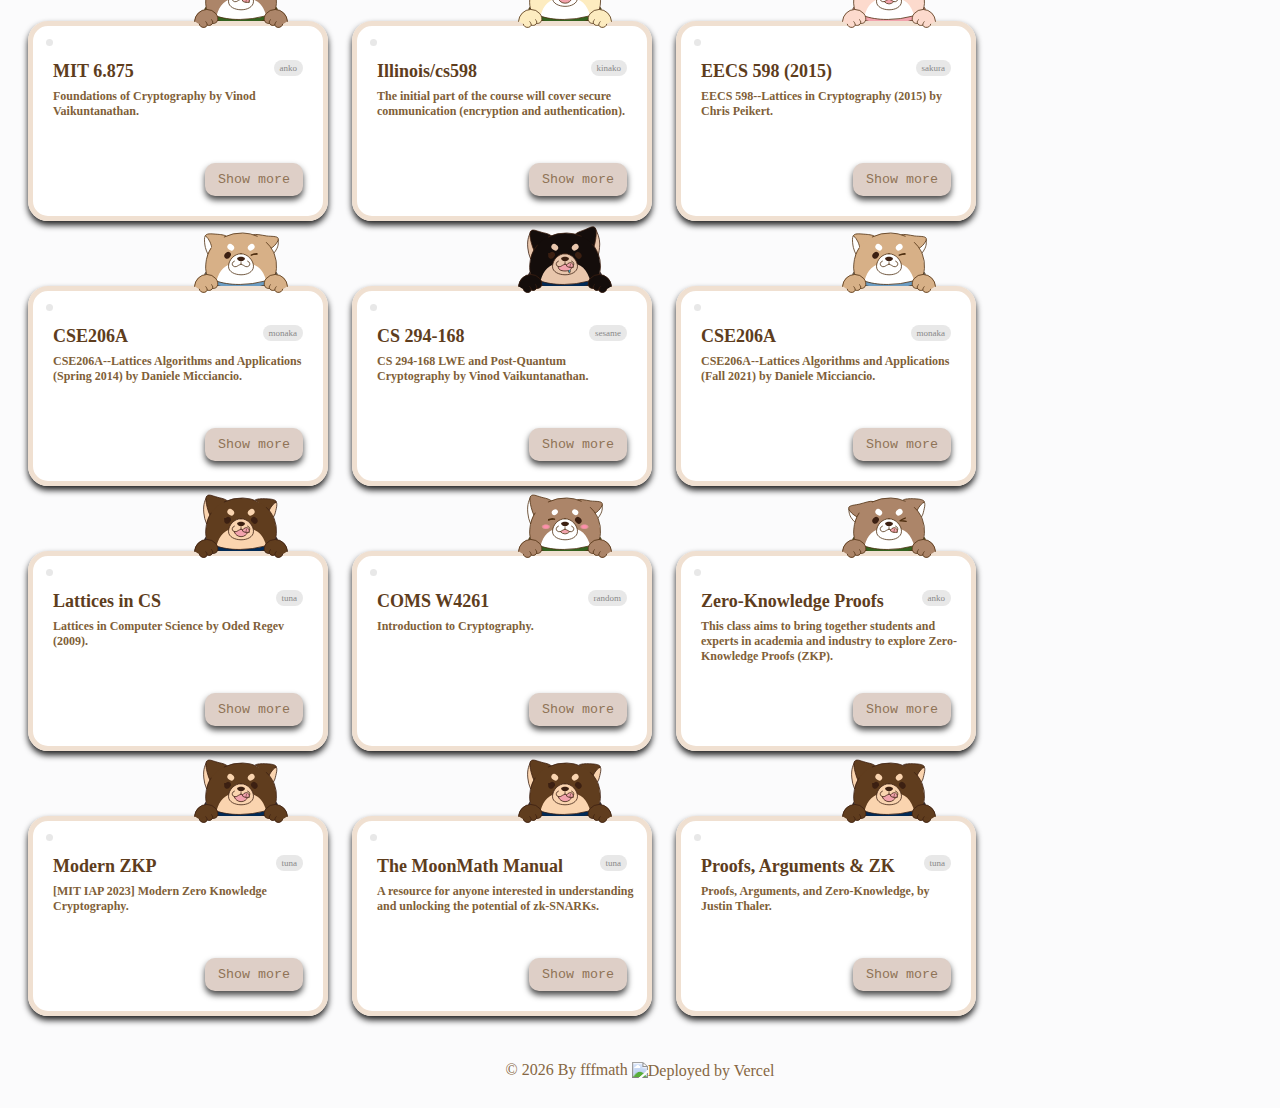
==== commit b5a48bc4: "Update index.html" ====
--- a/index.html
+++ b/index.html
@@ -489,22 +489,22 @@
   <mochi-box shiba="tuna" mood="" 
     left-ear="up" right-ear="middle">
     <div class="circle"></div>
-    <h3>Lattices in CS</h3>
+    <h3>The MoonMath Manual</h3>
     <p class="shop site" title="site">tuna</p>
-    <h2> Lattices in Computer Science by Oded Regev (2009).</h2>
-    <button>
-      <a target="_blank" href="https://cims.nyu.edu/~regev/teaching/lattices_fall_2009/index.html">Show more</a>
+    <h2> A resource for anyone interested in understanding and unlocking the potential of zk-SNARKs.</h2>
+    <button>
+      <a target="_blank" href="https://leastauthority.com/community-matters/moonmath-manual/">Show more</a>
     </button>
   </mochi-box>
 
   <mochi-box shiba="tuna" mood="" 
     left-ear="up" right-ear="middle">
     <div class="circle"></div>
-    <h3>Lattices in CS</h3>
+    <h3>Proofs, Arguments & ZK</h3>
     <p class="shop site" title="site">tuna</p>
-    <h2> Lattices in Computer Science by Oded Regev (2009).</h2>
-    <button>
-      <a target="_blank" href="https://cims.nyu.edu/~regev/teaching/lattices_fall_2009/index.html">Show more</a>
+    <h2> Proofs, Arguments, and Zero-Knowledge, by Justin Thaler.</h2>
+    <button>
+      <a target="_blank" href="https://people.cs.georgetown.edu/jthaler/ProofsArgsAndZK.pdf">Show more</a>
     </button>
   </mochi-box>
   <div class="center-content">
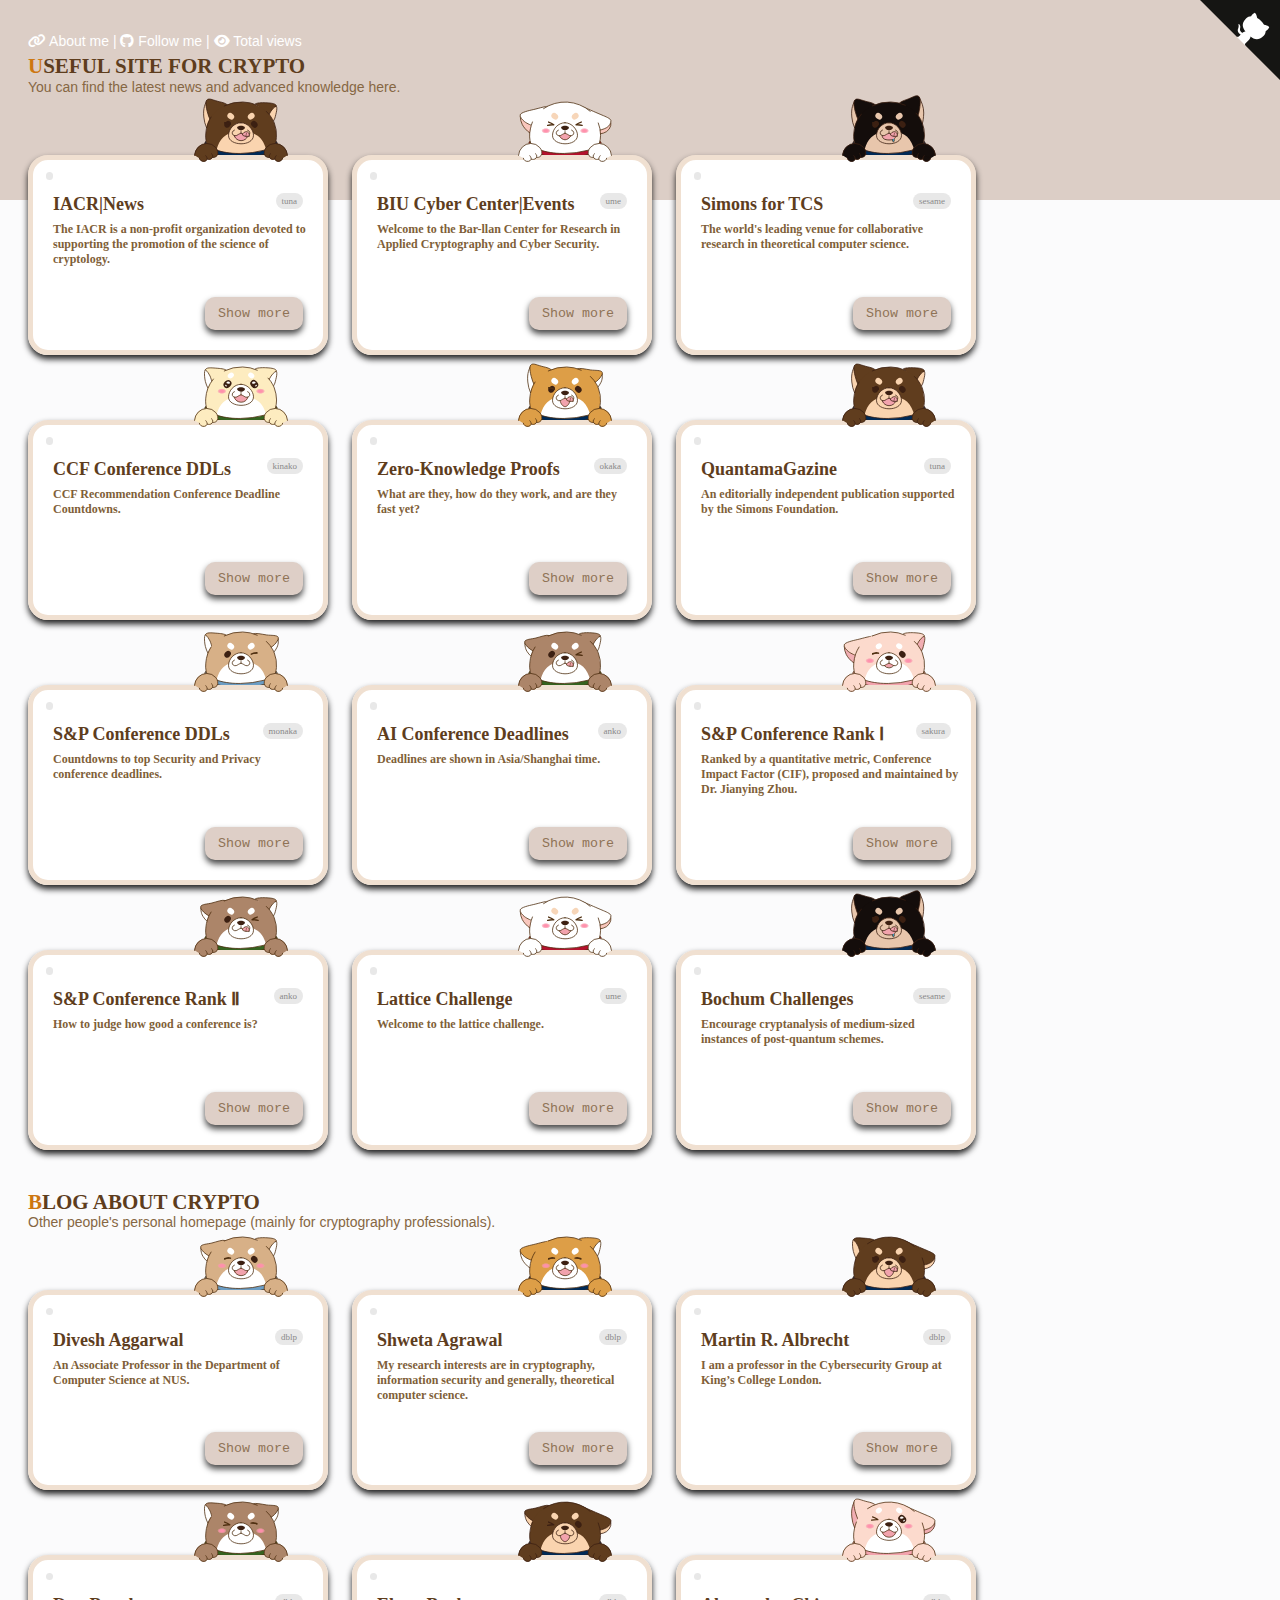
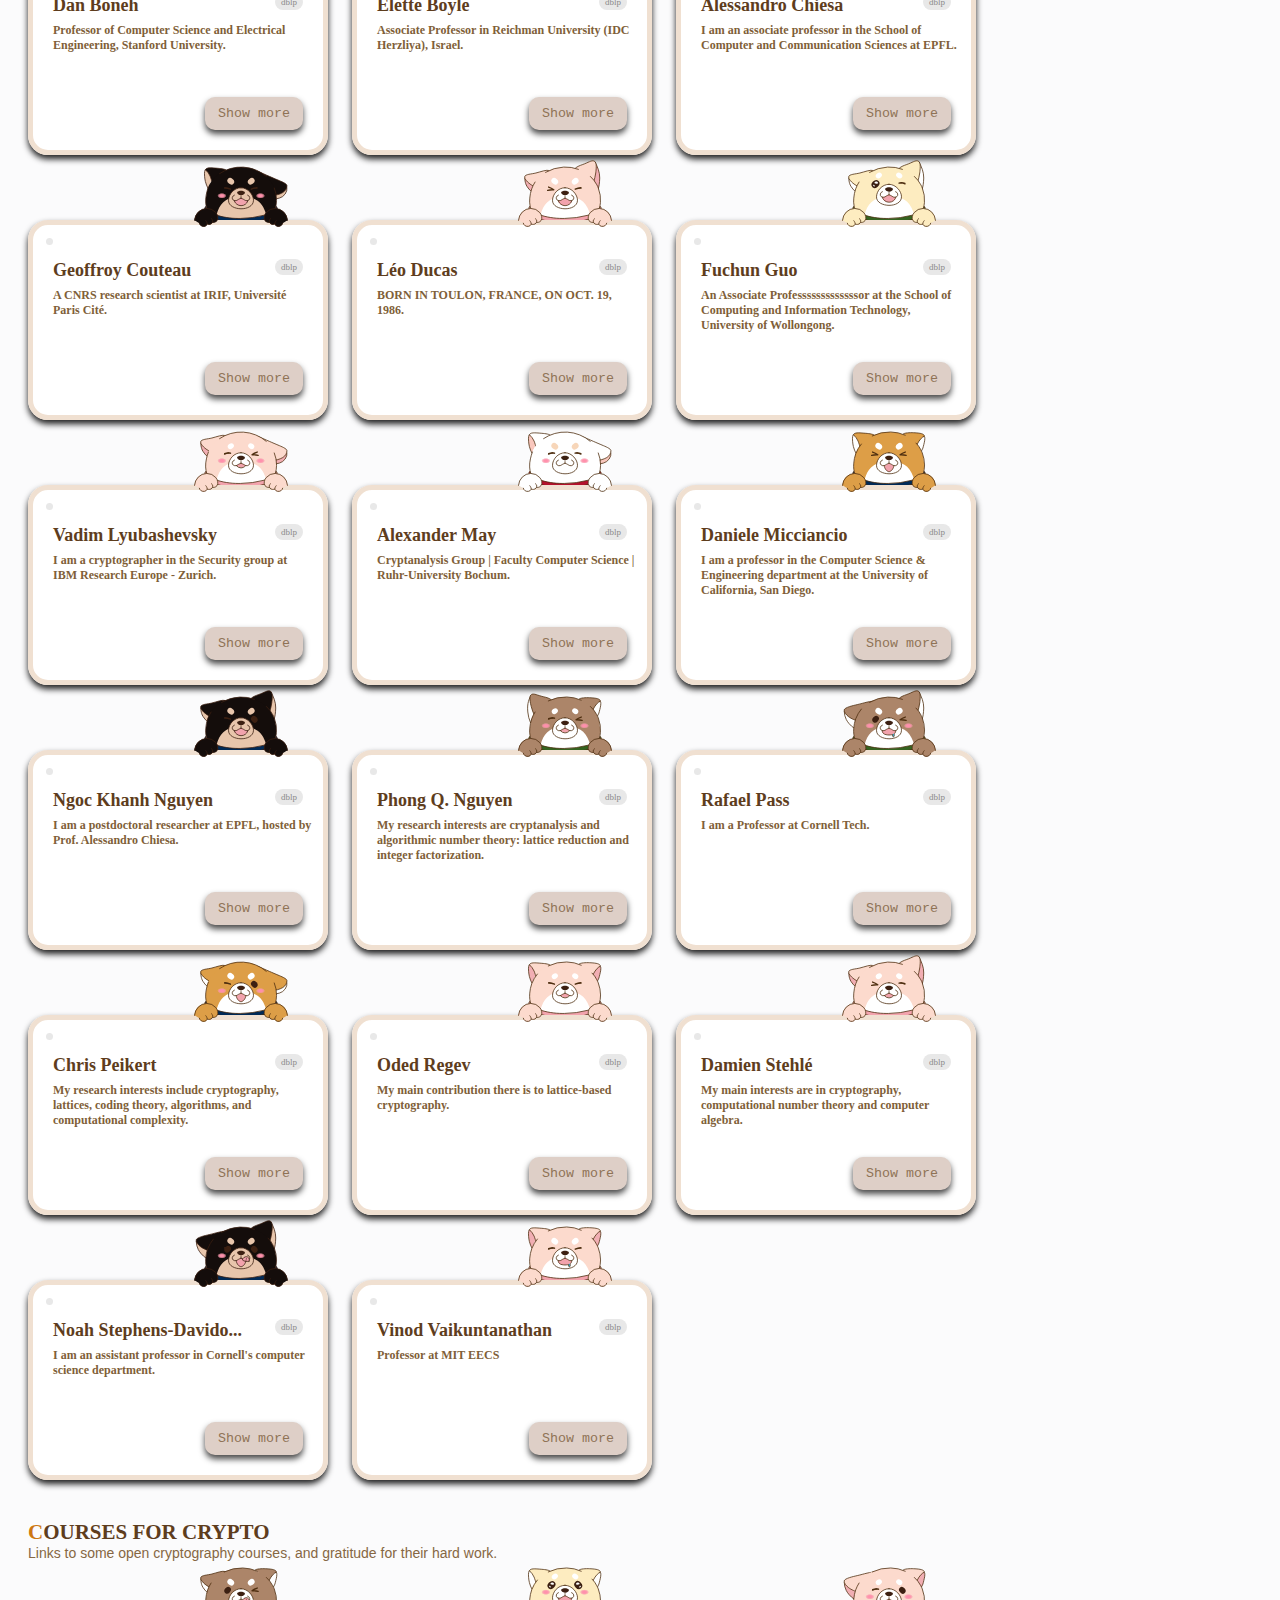
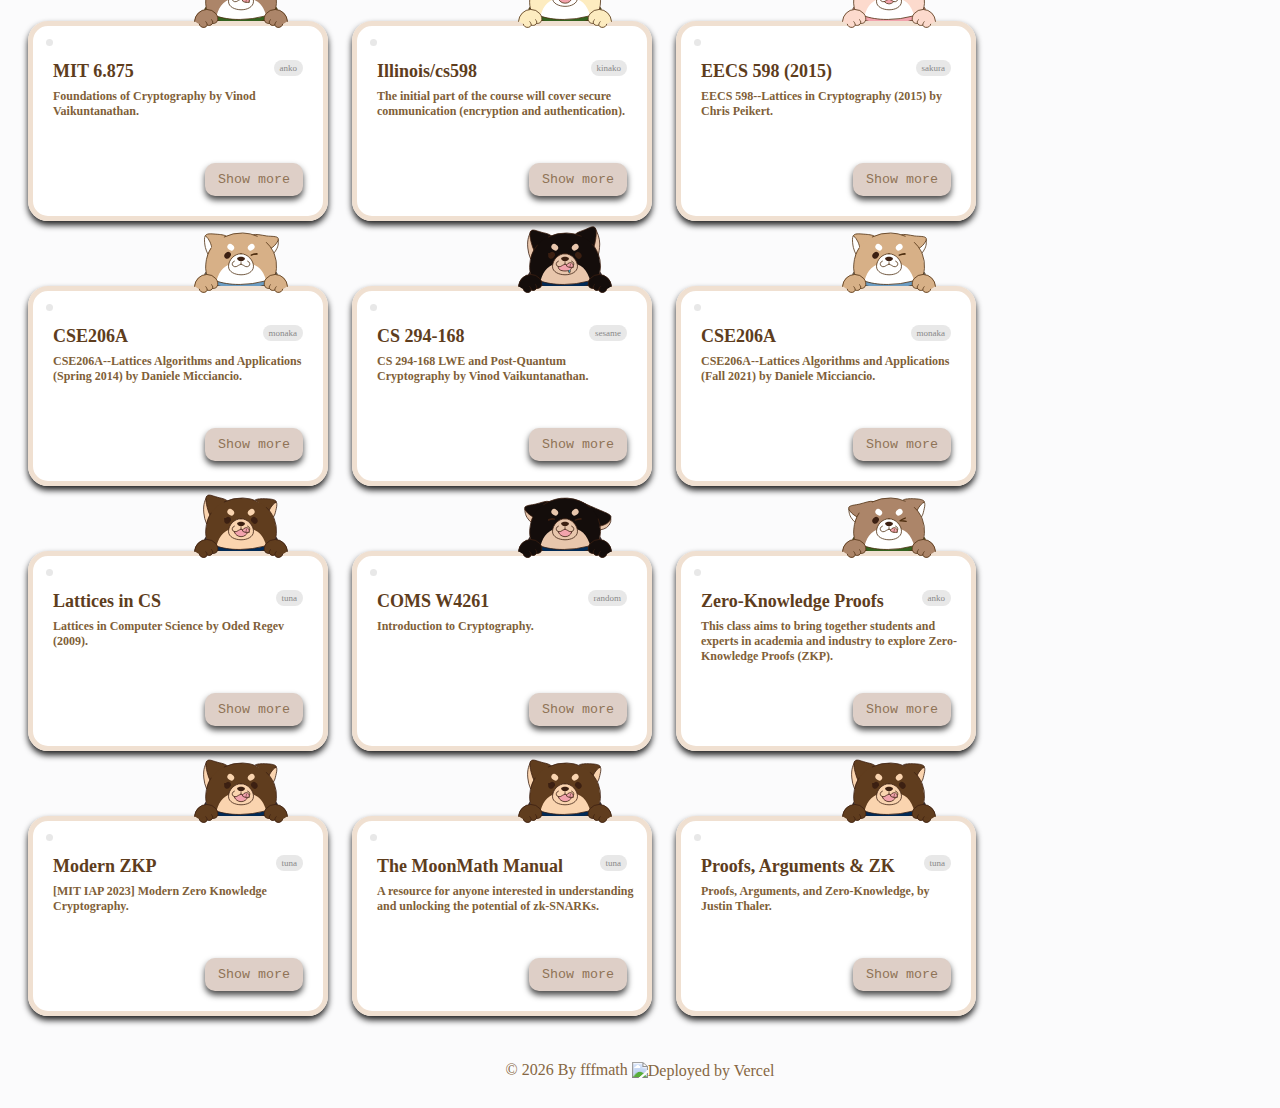
==== commit dfdc827b: "Update index.html" ====
--- a/index.html
+++ b/index.html
@@ -196,7 +196,17 @@
       <a target="_blank" href="http://www.cse.iitm.ac.in/~shwetaag/index.html">Show more</a>
     </button>
   </mochi-box>
-  
+	
+  <mochi-box shiba="random"> 
+    <div class="circle"></div>
+    <h3>Martin R. Albrecht</h3>
+    <a class="shop site" title="site" target="_blank" href="https://dblp.uni-trier.de/pid/92/7397.html">dblp</a>
+    <h2>I am a professor in the Cybersecurity Group at King’s College London.</h2>
+    <button>
+      <a target="_blank" href="https://malb.io/">Show more</a>
+    </button>
+  </mochi-box>
+	
   <mochi-box shiba="random">
     <div class="circle"></div> 
     <h3>Dan Boneh</h3>
@@ -514,4 +524,4 @@
 	<script src='./js/vue.min.js'></script>
 	<script  src="./js/script.js"></script>
 </body>
-</html>+</html>
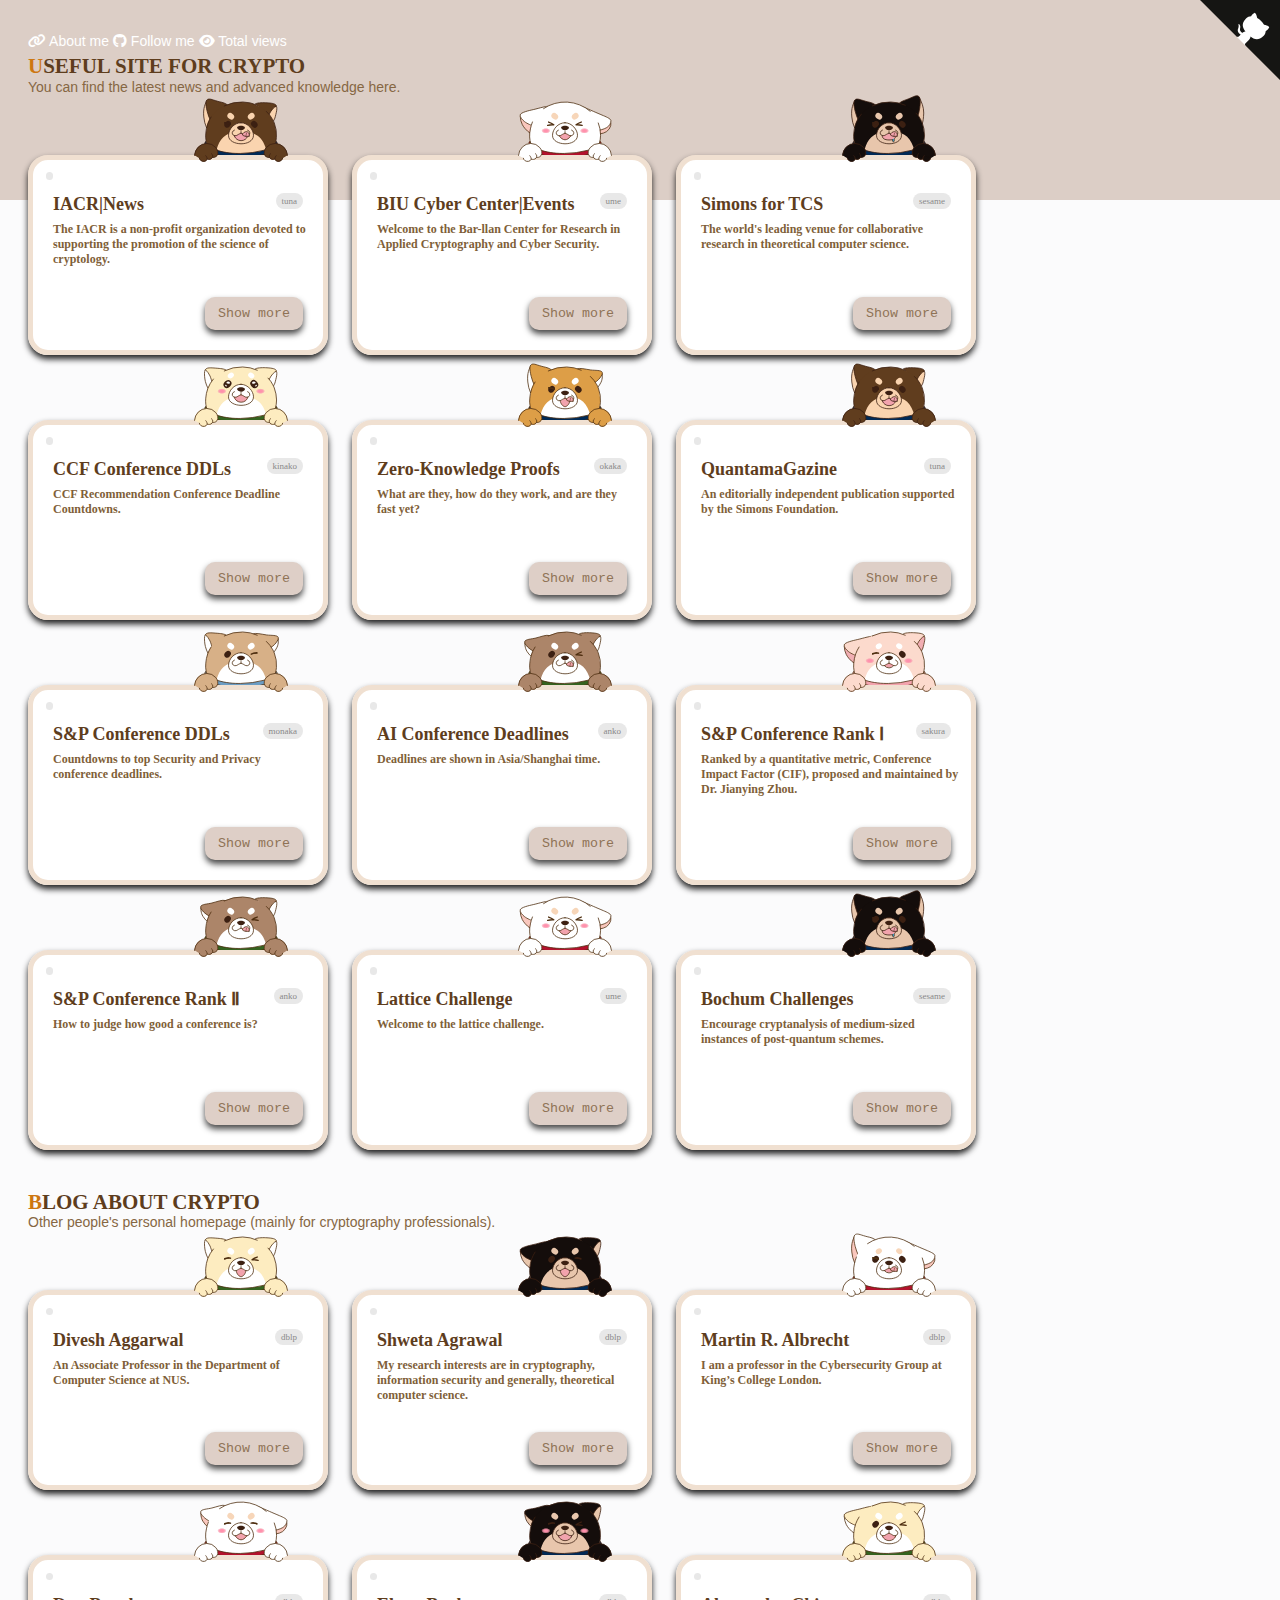
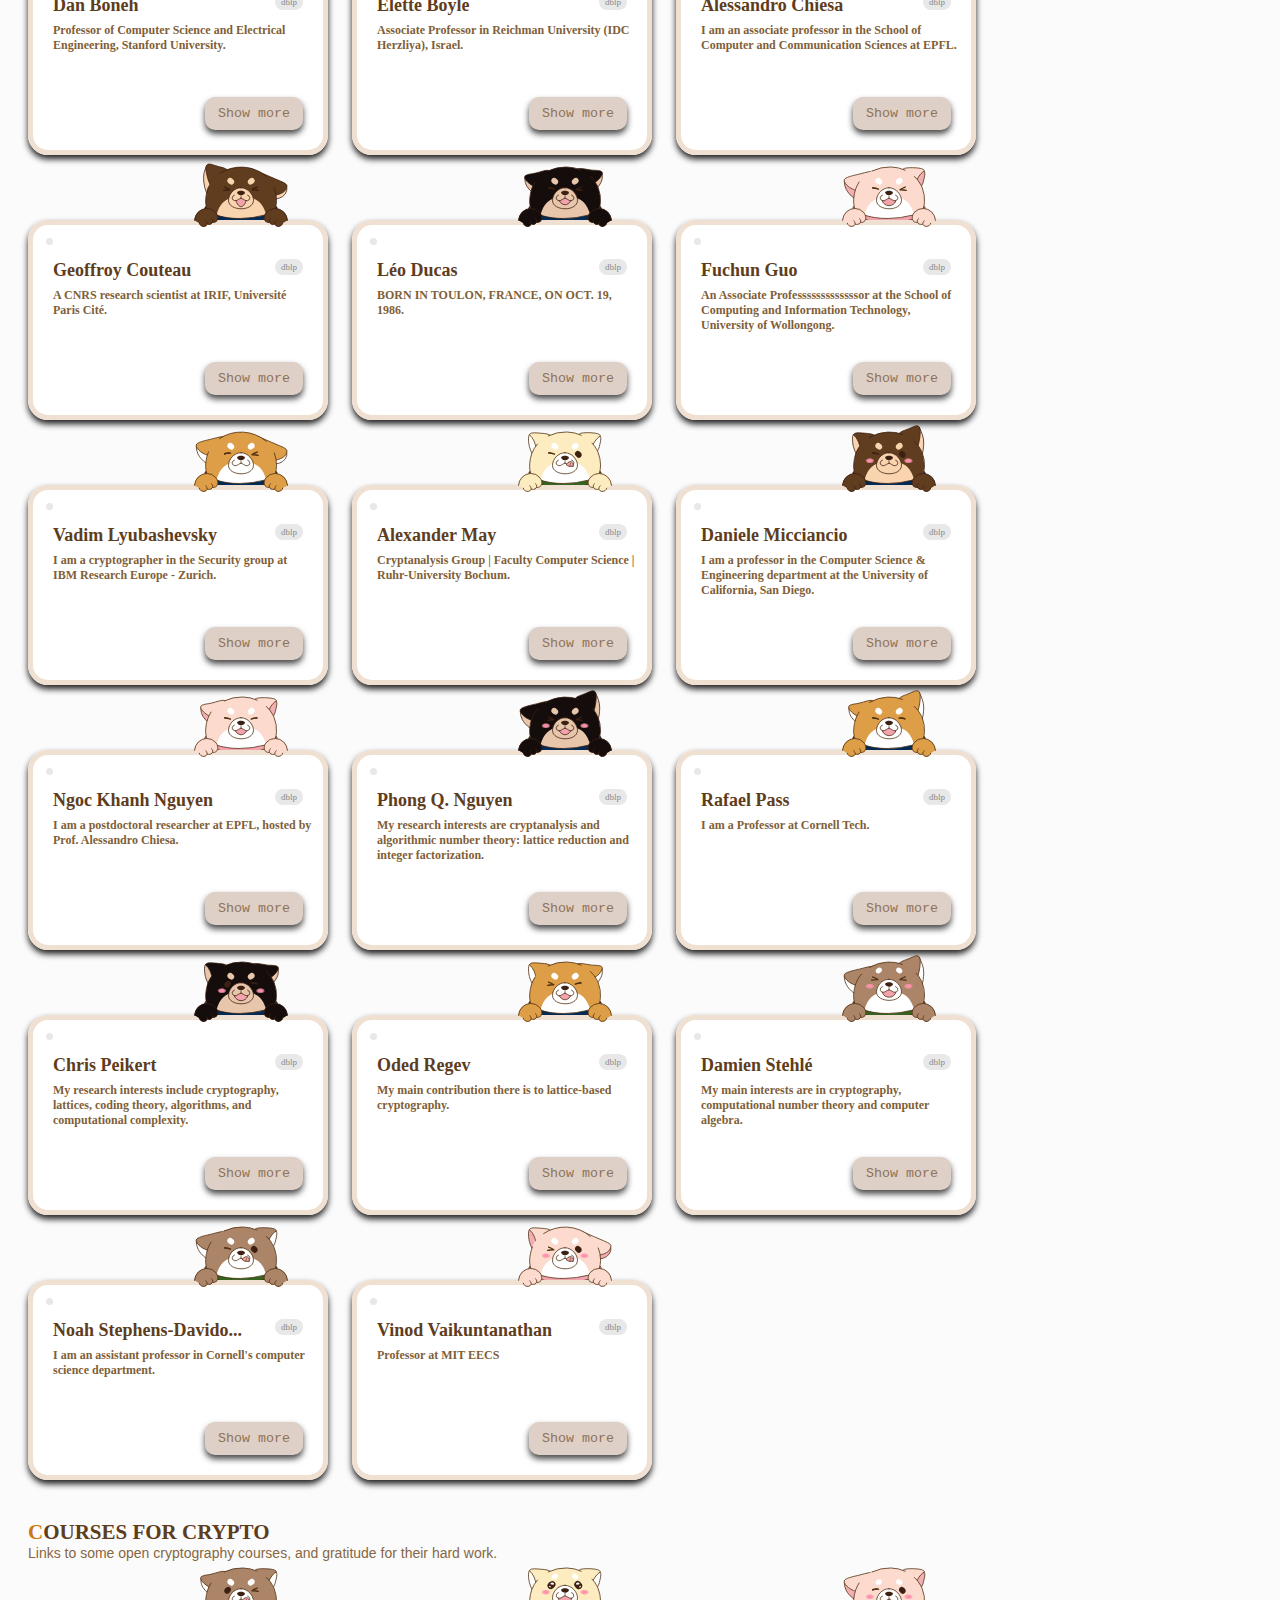
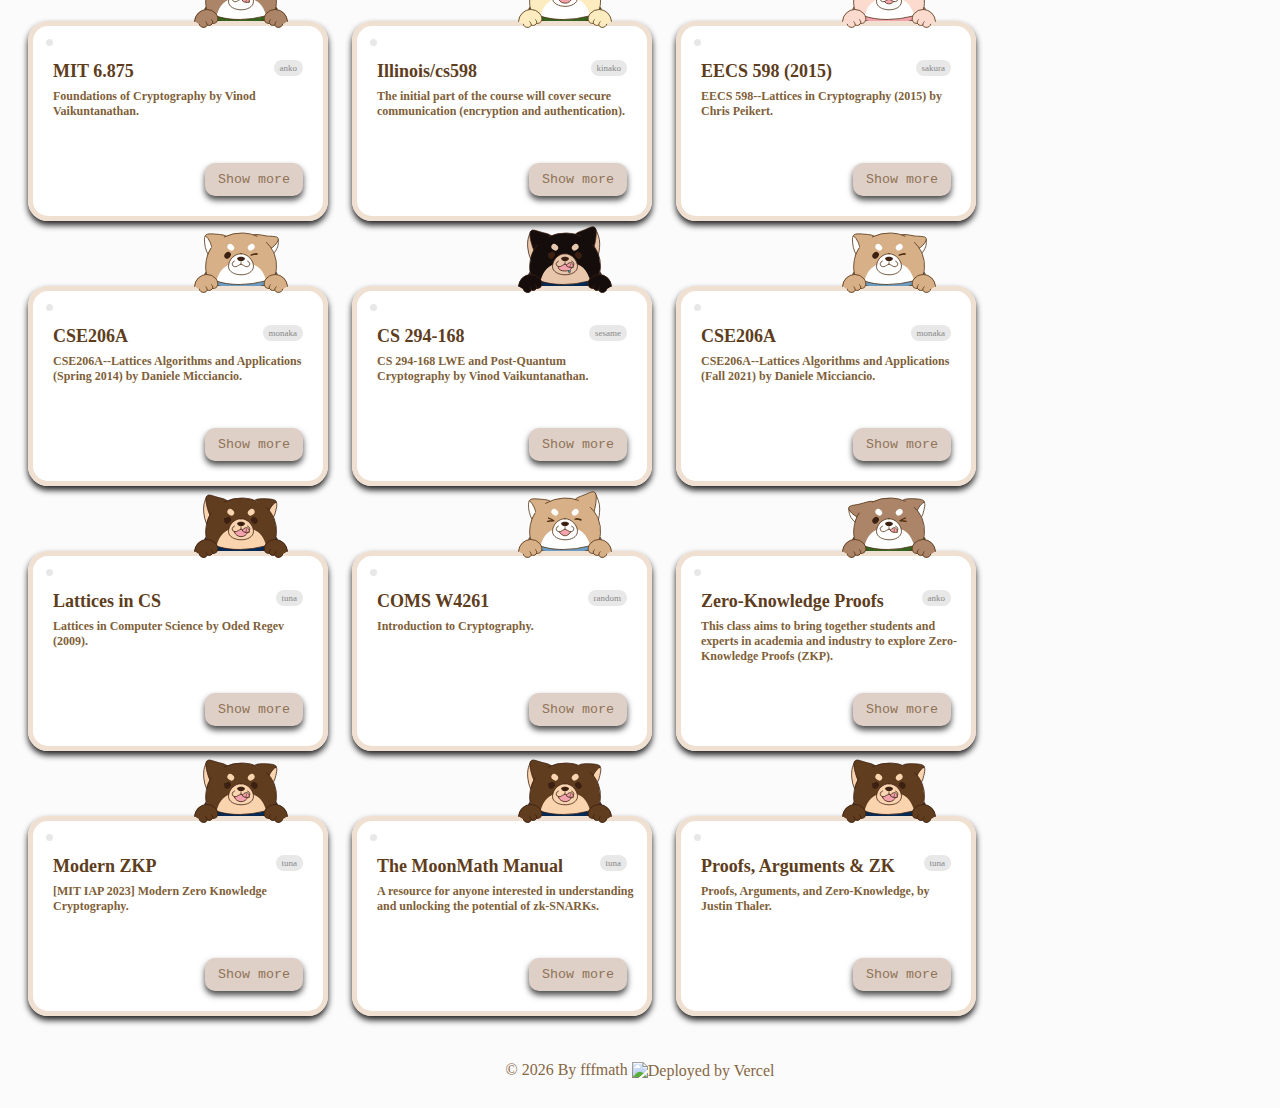
==== commit 7863dfe9: "Update index.html" ====
--- a/index.html
+++ b/index.html
@@ -29,8 +29,8 @@
 
   <div class="wave-background"></div>
   <p class="top">
-    <a href="https://www.fffmath.com" class="about-link"><i class="fas fa-link"></i> About me |</a>
-    <a href="https://github.com/fffmath" class="follow-link"><i class="fab fa-github"></i> Follow me |</a>
+    <a href="https://www.fffmath.com" class="about-link"><i class="fas fa-link"></i> About me </a>
+    <a href="https://github.com/fffmath" class="follow-link"><i class="fab fa-github"></i> Follow me </a>
     <a href="https://busuanzi.ibruce.info/"><i class="fas fa-eye"></i> <span id="busuanzi_container_site_pv">Total <span id="busuanzi_value_site_pv"></span> views</span></a>
   <p>
   <h1>USEFUL SITE FOR CRYPTO</h1>
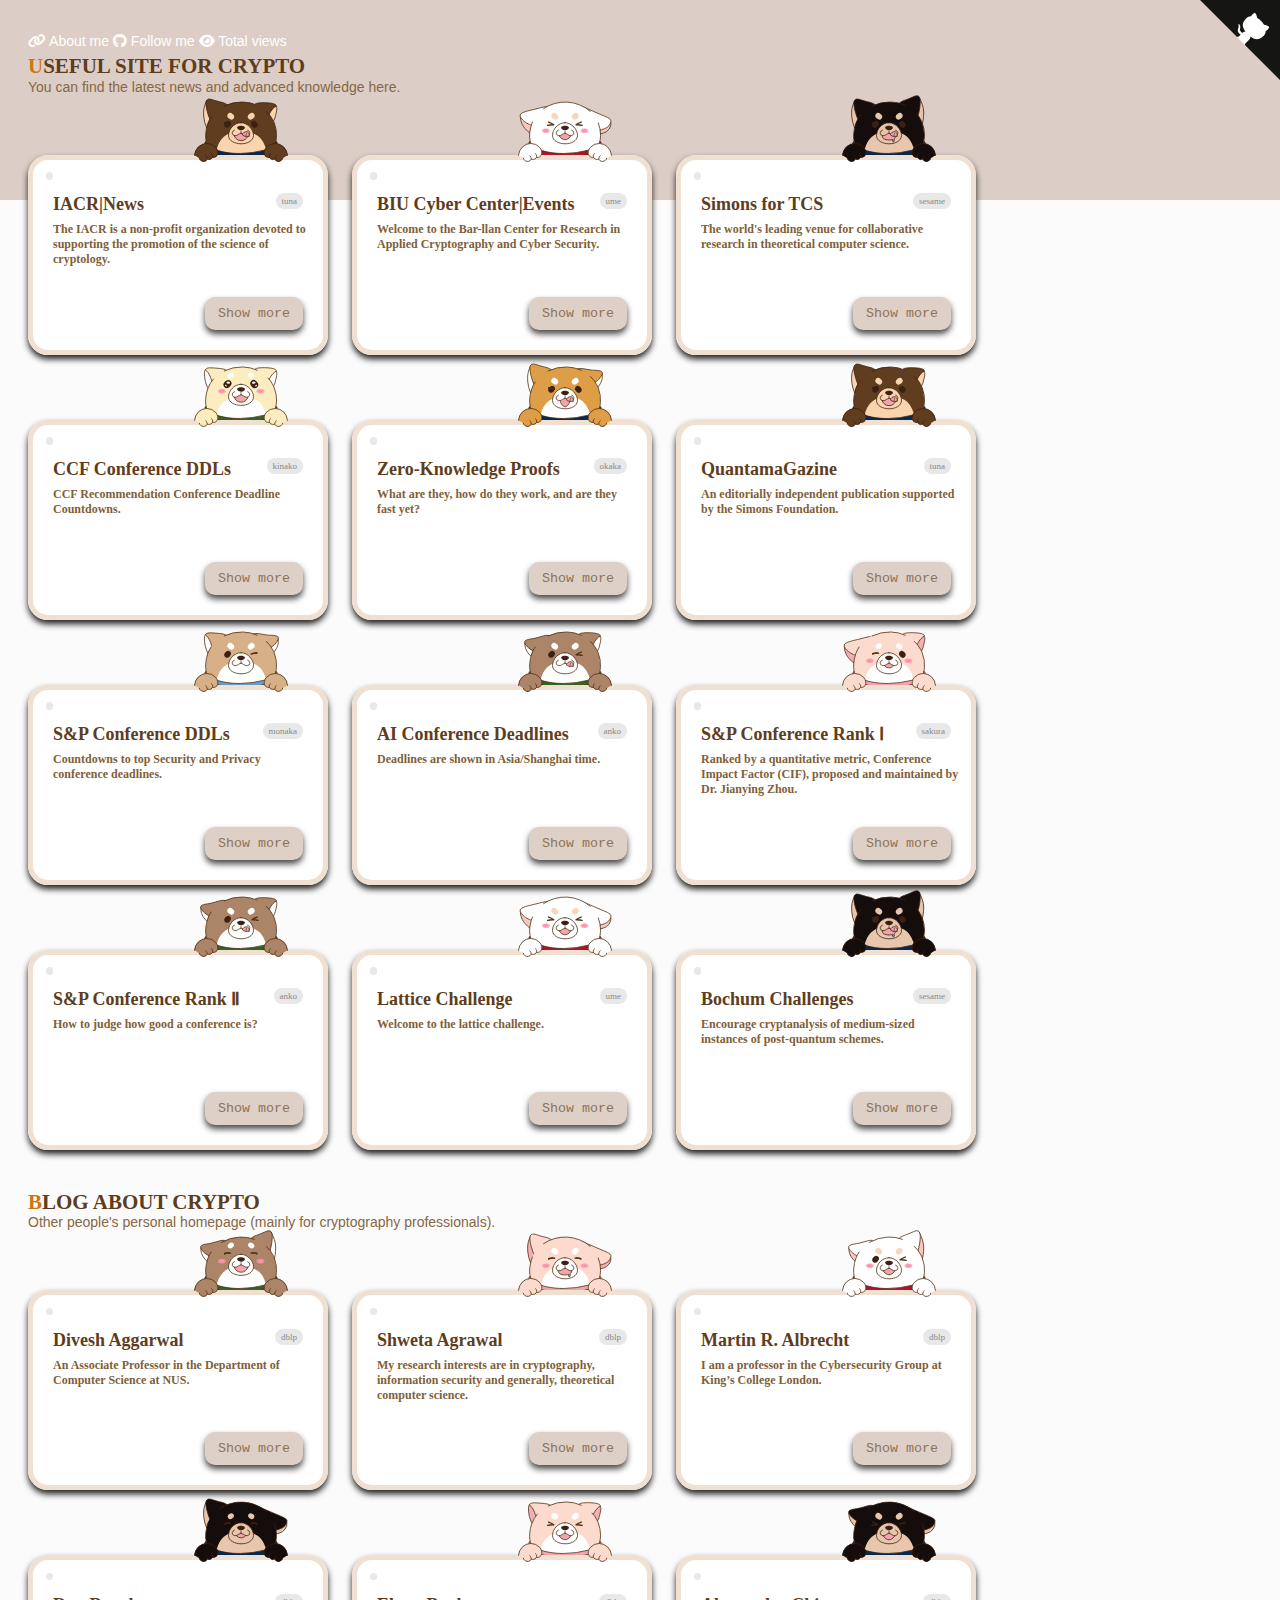
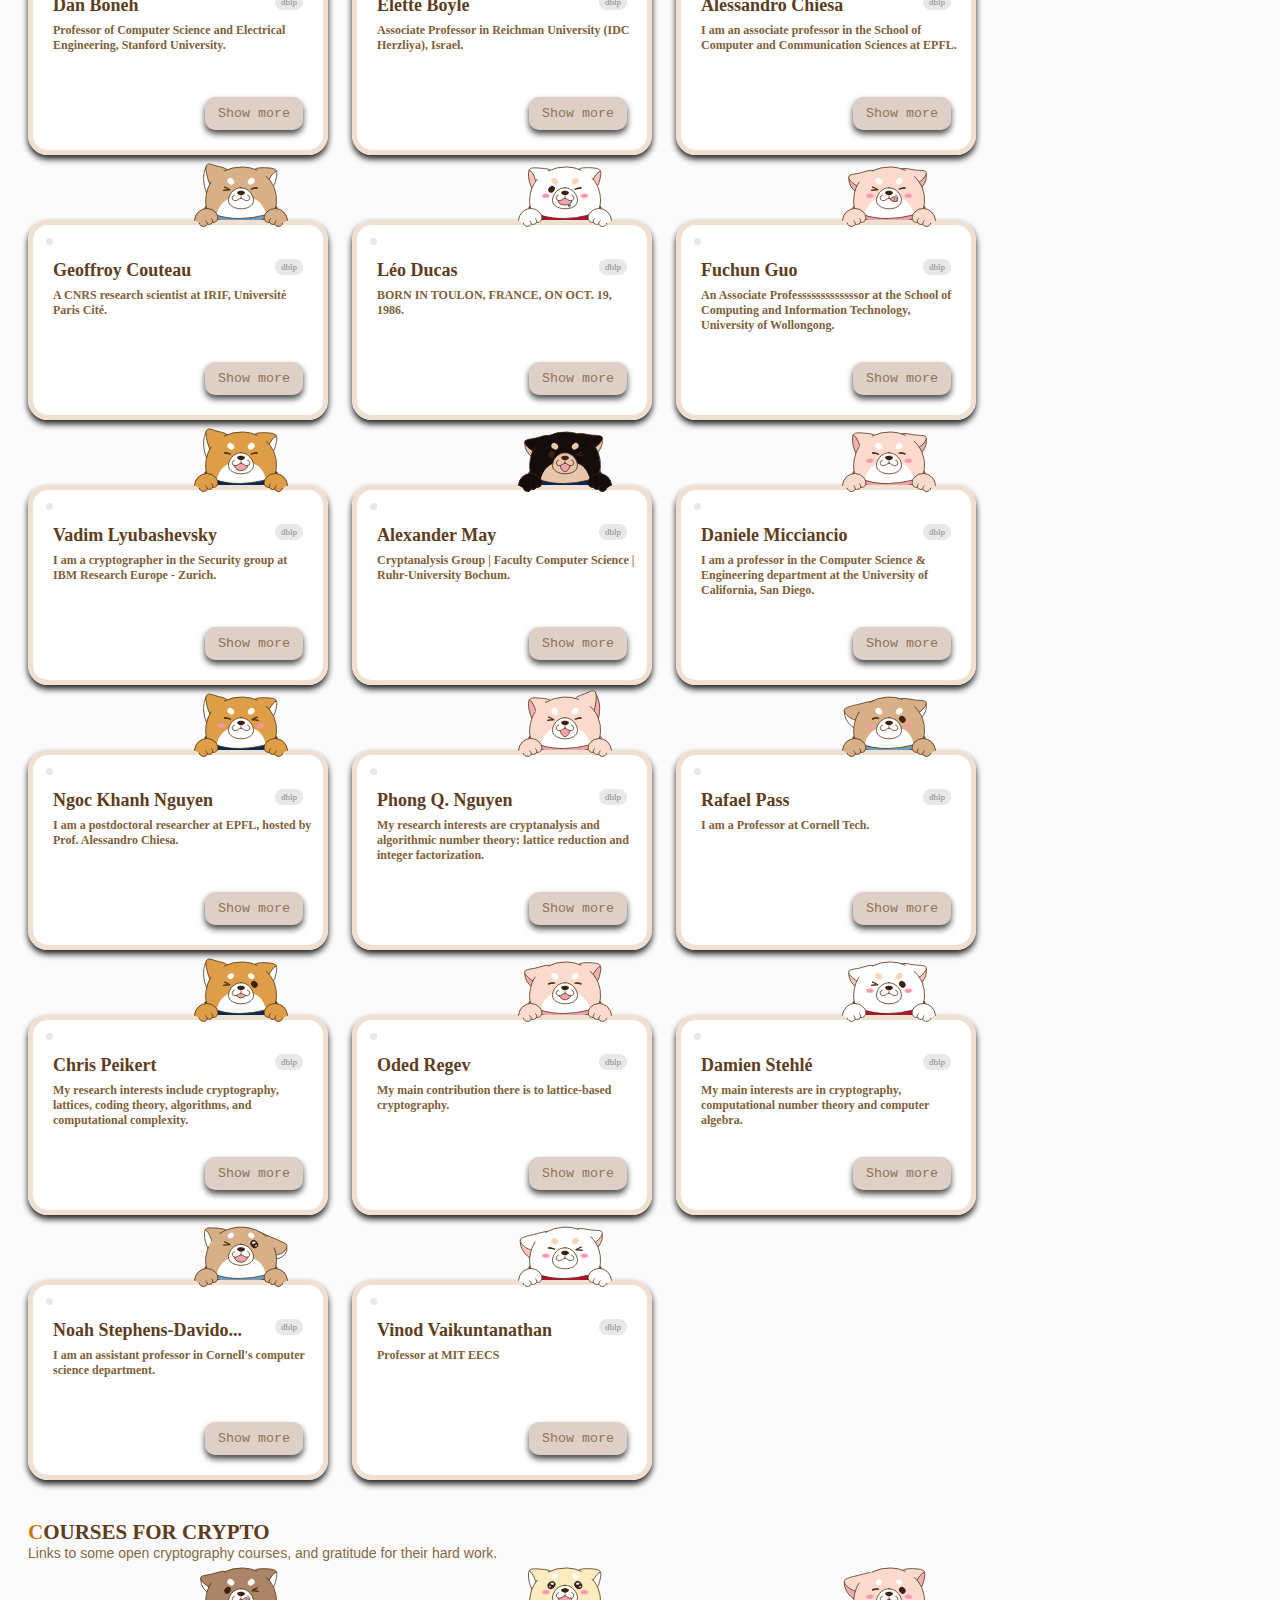
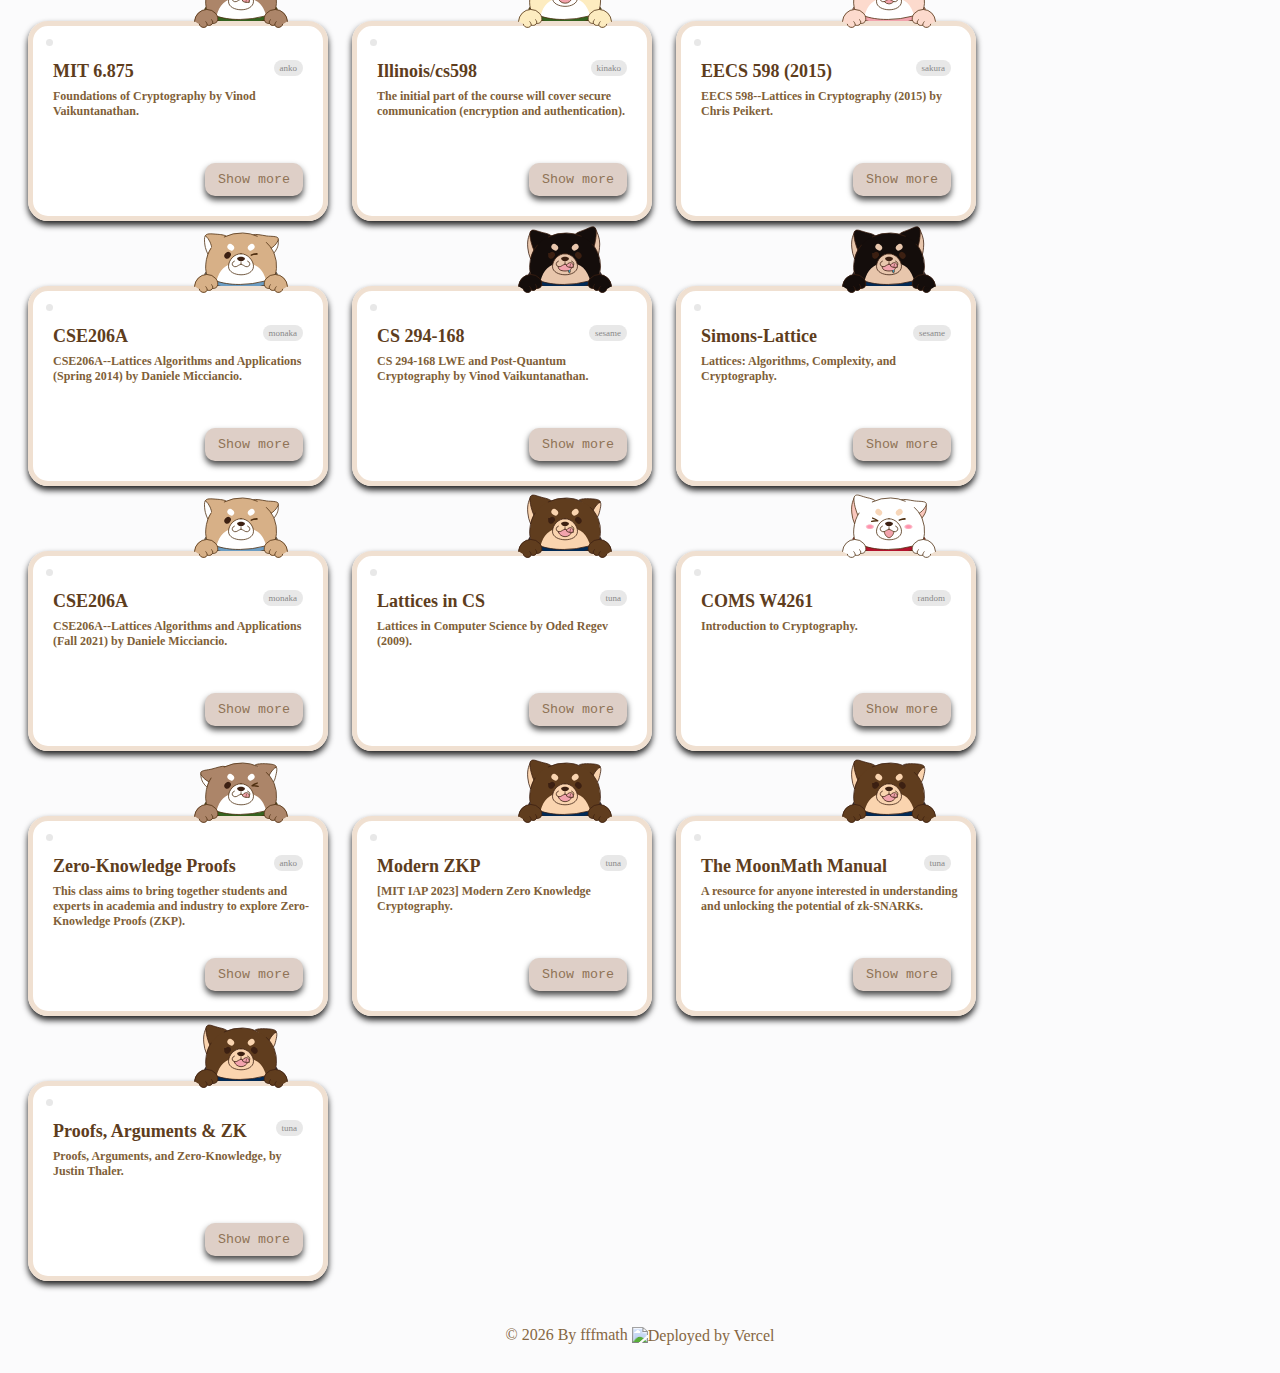
==== commit 3e4bb4de: "Update index.html" ====
--- a/index.html
+++ b/index.html
@@ -440,6 +440,17 @@
     </button>
   </mochi-box>
 
+  <mochi-box shiba="sesame" mood="drool" 
+    left-ear="up" right-ear="up"> 
+    <div class="circle"></div>
+    <h3>Simons-Lattice</h3>
+    <p class="shop site" title="site">sesame</p>
+    <h2>Lattices: Algorithms, Complexity, and Cryptography.</h2>
+    <button>
+      <a target="_blank" href="https://simons.berkeley.edu/programs/lattices-algorithms-complexity-cryptography/workshops#simons-tabs">Show more</a>
+    </button>
+  </mochi-box>
+	
   <mochi-box shiba="monaka" mood="content" 
     left-eye="open" right-eye="wink"
     left-ear="middle" right-ear="flat"> 
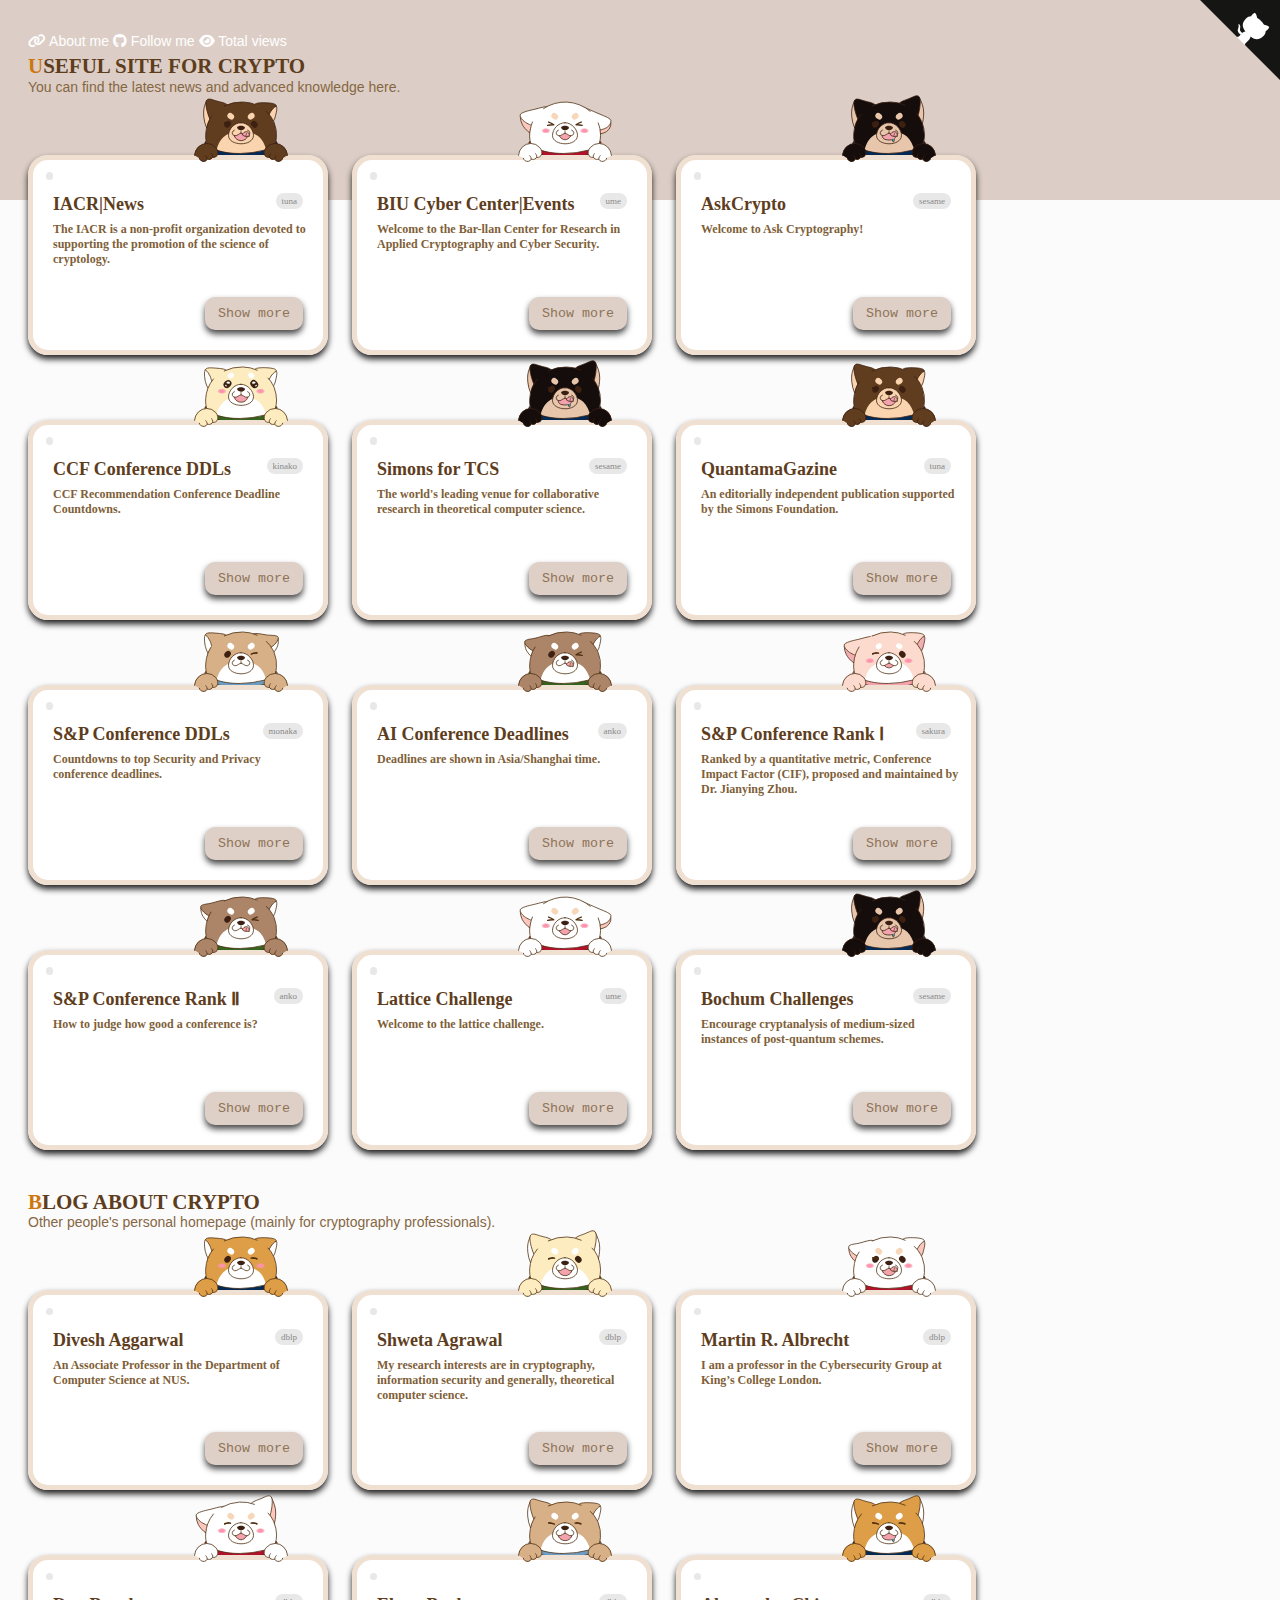
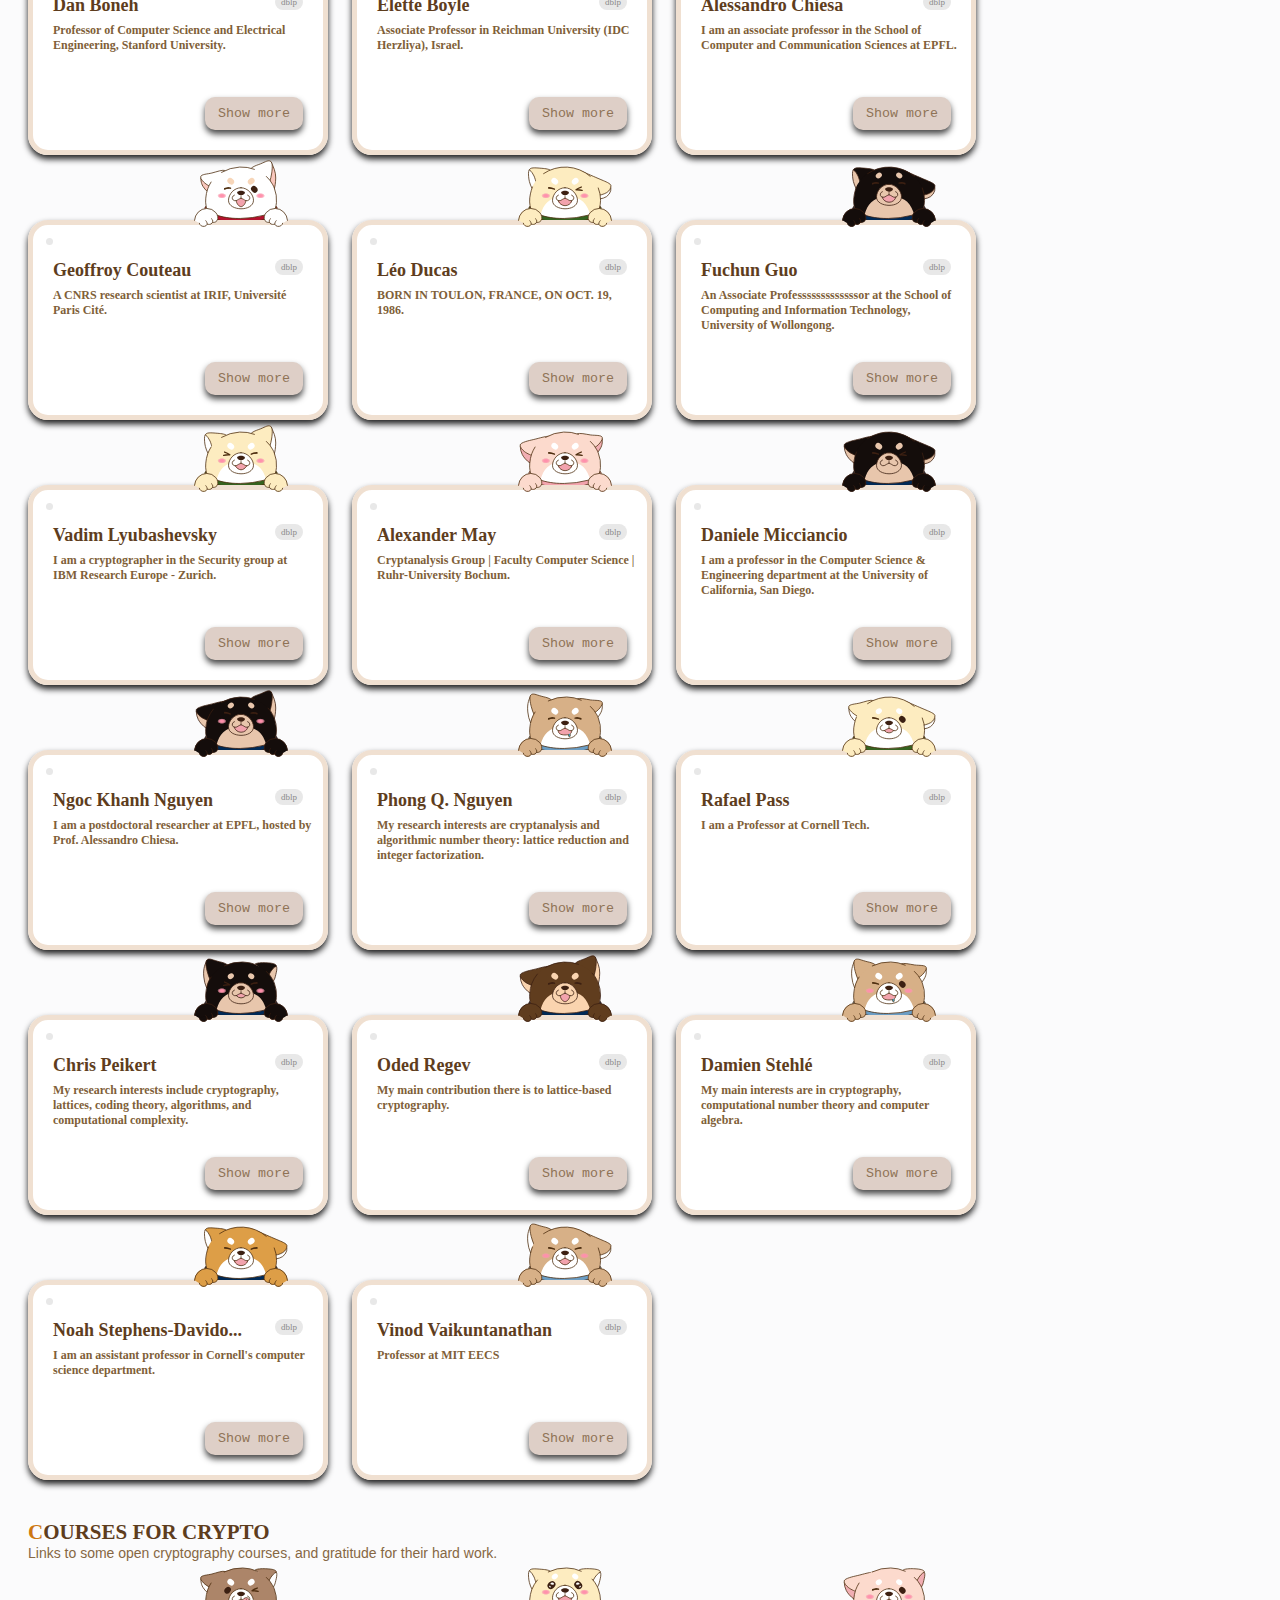
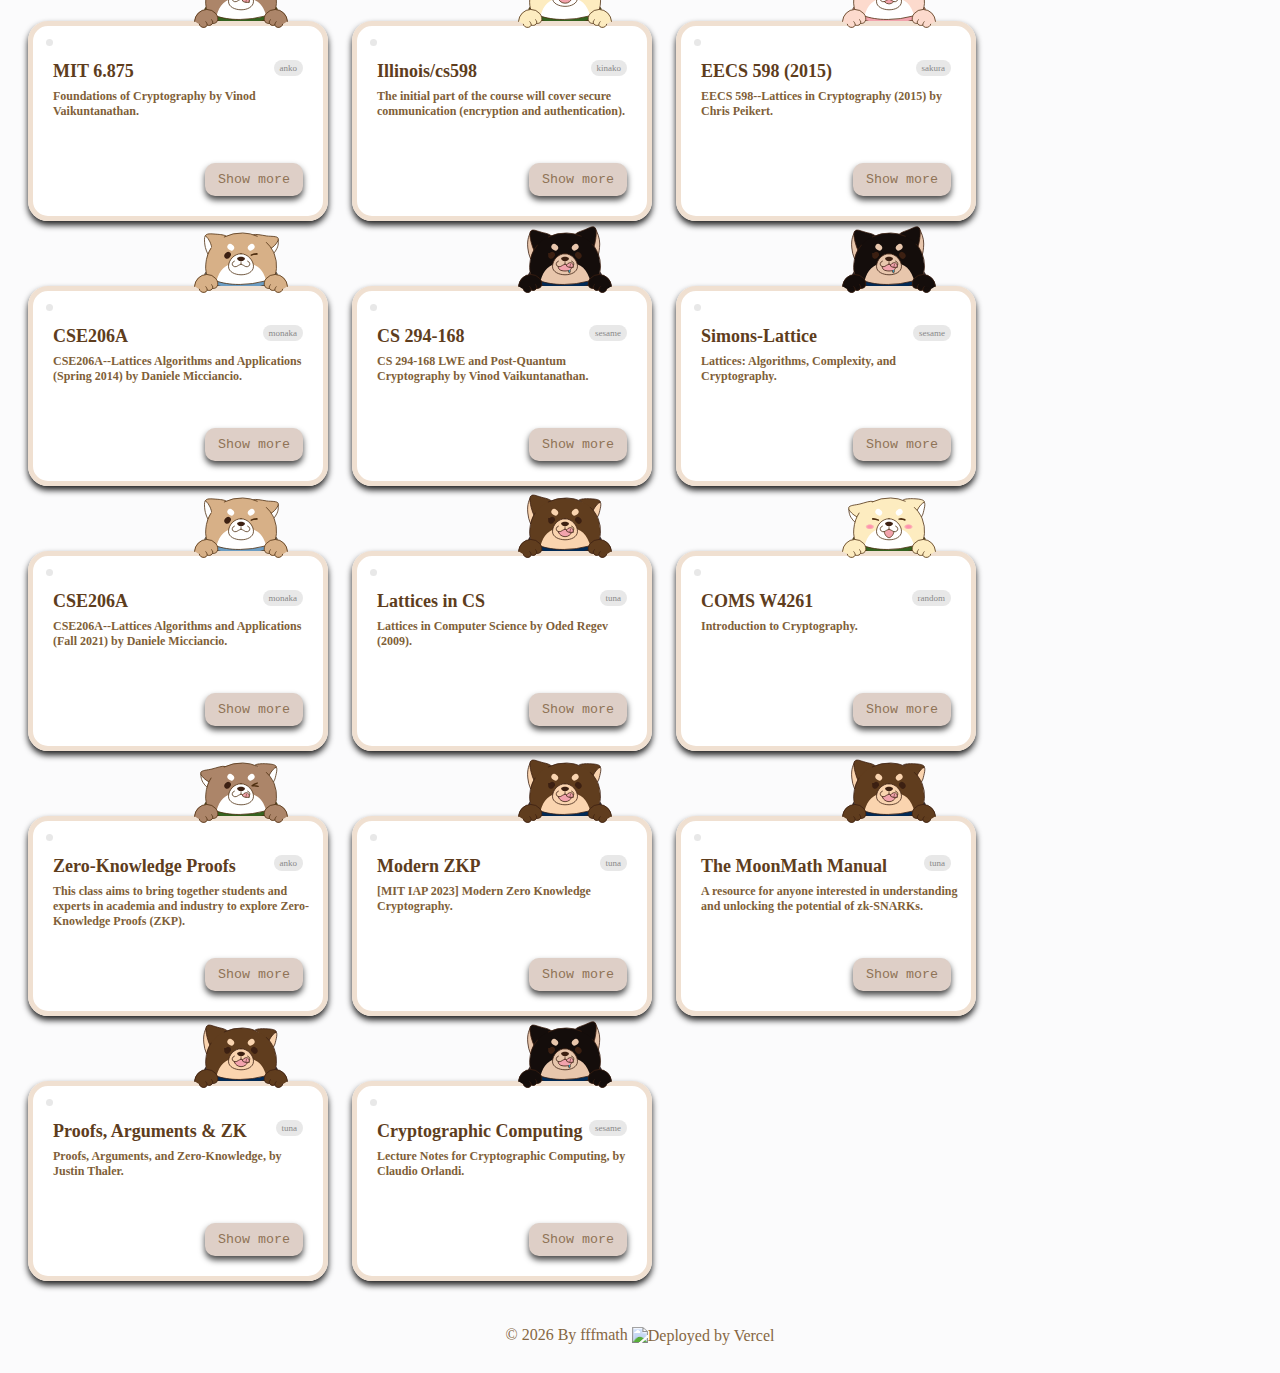
==== commit ede558a2: "Update index.html" ====
--- a/index.html
+++ b/index.html
@@ -62,34 +62,34 @@
   <mochi-box shiba="sesame" mood="drool" 
     left-ear="up" right-ear="up"> 
     <div class="circle"></div>
+    <h3>AskCrypto</h3>
+    <p class="shop site" title="site">sesame</p>
+    <h2>Welcome to Ask Cryptography!</h2>
+    <button>
+      <a target="_blank" href="https://askcryp.to/">Show more</a>
+    </button>
+  </mochi-box>
+
+  <mochi-box shiba="kinako" mood="gleam" blush 
+    left-eye="open" right-eye="open"
+    left-ear="middle" right-ear="middle"> 
+    <div class="circle"></div>
+    <h3>CCF Conference DDLs</h3>
+    <p class="shop site" title="site">kinako</p>
+    <h2>CCF Recommendation Conference Deadline Countdowns.</h2>
+    <button>
+      <a target="_blank" href="https://ccfddl.github.io/">Show more</a>
+    </button>
+  </mochi-box>
+
+  <mochi-box shiba="sesame" mood="drool" 
+    left-ear="up" right-ear="up"> 
+    <div class="circle"></div>
     <h3>Simons for TCS</h3>
     <p class="shop site" title="site">sesame</p>
     <h2>The world's leading venue for collaborative research in theoretical computer science.</h2>
     <button>
       <a target="_blank" href="https://simons.berkeley.edu">Show more</a>
-    </button>
-  </mochi-box>
-
-  <mochi-box shiba="kinako" mood="gleam" blush 
-    left-eye="open" right-eye="open"
-    left-ear="middle" right-ear="middle"> 
-    <div class="circle"></div>
-    <h3>CCF Conference DDLs</h3>
-    <p class="shop site" title="site">kinako</p>
-    <h2>CCF Recommendation Conference Deadline Countdowns.</h2>
-    <button>
-      <a target="_blank" href="https://ccfddl.github.io/">Show more</a>
-    </button>
-  </mochi-box>
-
-  <mochi-box shiba="okaka" pop mood="excited"
-    left-ear="up" right-ear="flat"> 
-    <div class="circle"></div>
-    <h3>Zero-Knowledge Proofs</h3>
-    <p class="shop site" title="site">okaka</p>
-    <h2>What are they, how do they work, and are they fast yet?</h2>
-    <button>
-      <a target="_blank" href="https://zkp.science/">Show more</a>
     </button>
   </mochi-box>
 
@@ -151,6 +151,7 @@
       <a target="_blank" href="https://people.engr.tamu.edu/guofei/sec_conf_stat.htm">Show more</a>
     </button>
   </mochi-box>
+
   <mochi-box shiba="ume" mood="happy" blush 
     left-eye="laugh" right-eye="laugh"
     left-ear="down" right-ear="down"> 
@@ -528,6 +529,18 @@
       <a target="_blank" href="https://people.cs.georgetown.edu/jthaler/ProofsArgsAndZK.pdf">Show more</a>
     </button>
   </mochi-box>
+
+  <mochi-box shiba="sesame" mood="drool" 
+    left-ear="up" right-ear="up"> 
+    <div class="circle"></div>
+    <h3>Cryptographic Computing</h3>
+    <p class="shop site" title="site">sesame</p>
+    <h2>Lecture Notes for Cryptographic Computing, by Claudio Orlandi.</h2>
+    <button>
+      <a target="_blank" href="https://users-cs.au.dk/orlandi/crycom/">Show more</a>
+    </button>
+  </mochi-box>
+
   <div class="center-content">
     <span class="copyright">© <script>document.write(new Date().getFullYear())</script> By <a href="https://www.fffmath.com">fffmath</a>&nbsp;<a target="_blank" href="https://vercel.com/ "><img src="https://img.shields.io/badge/Hosted-Vercel-e1cbb4?style=flat&logo=Vercel" title="Deployed by Vercel"></a></span>
   </div>
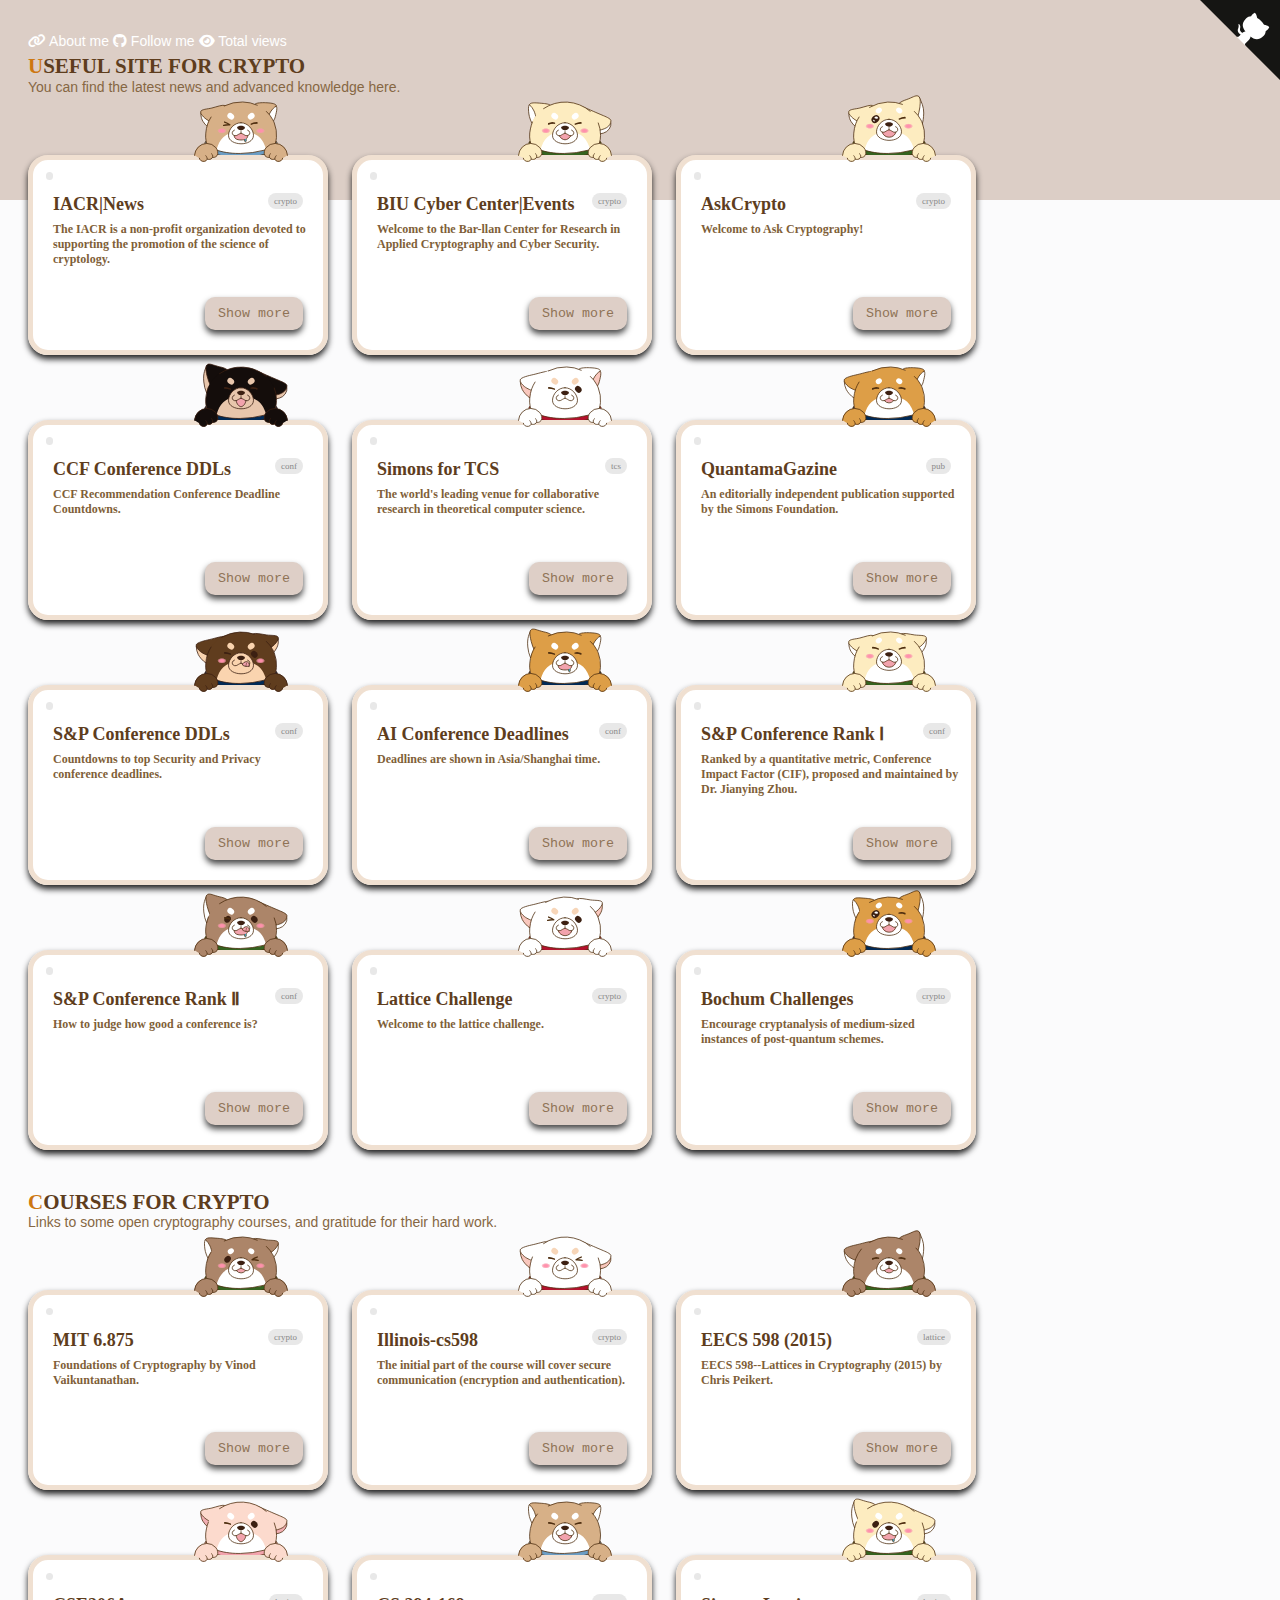
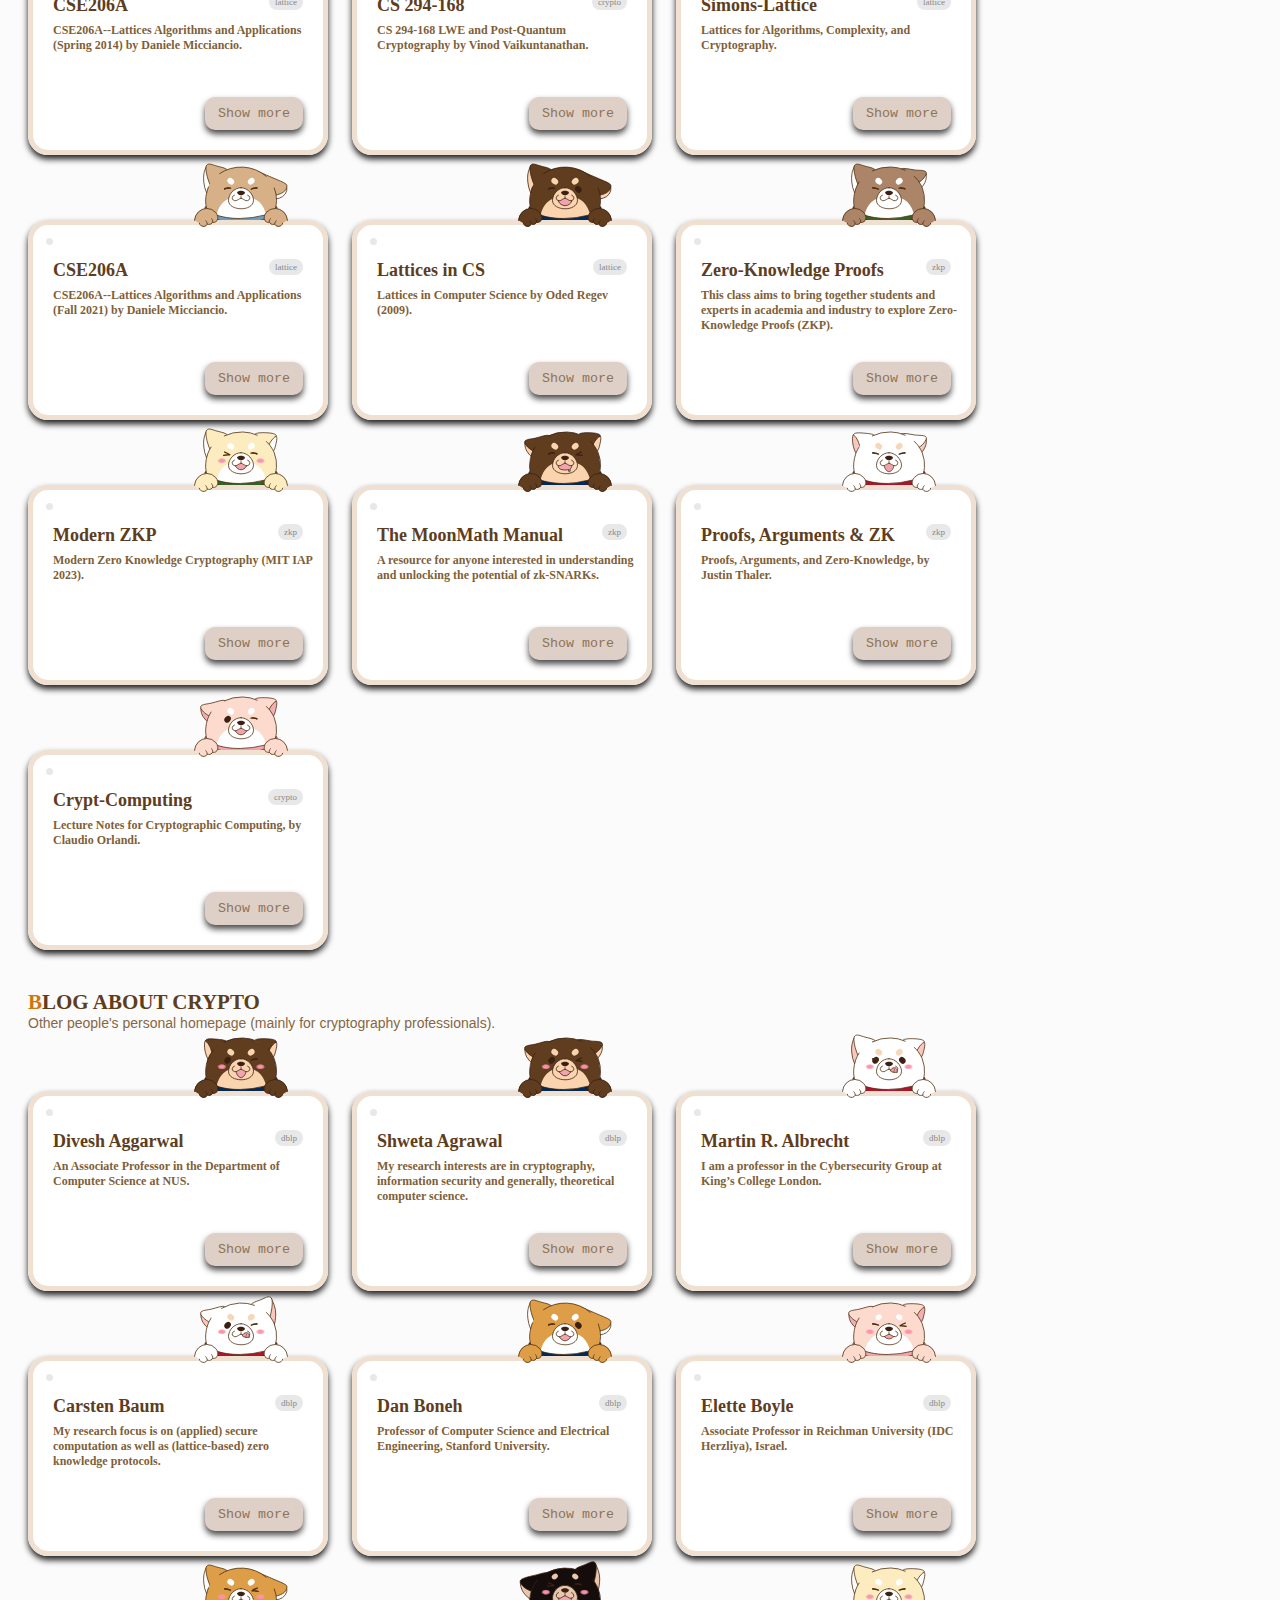
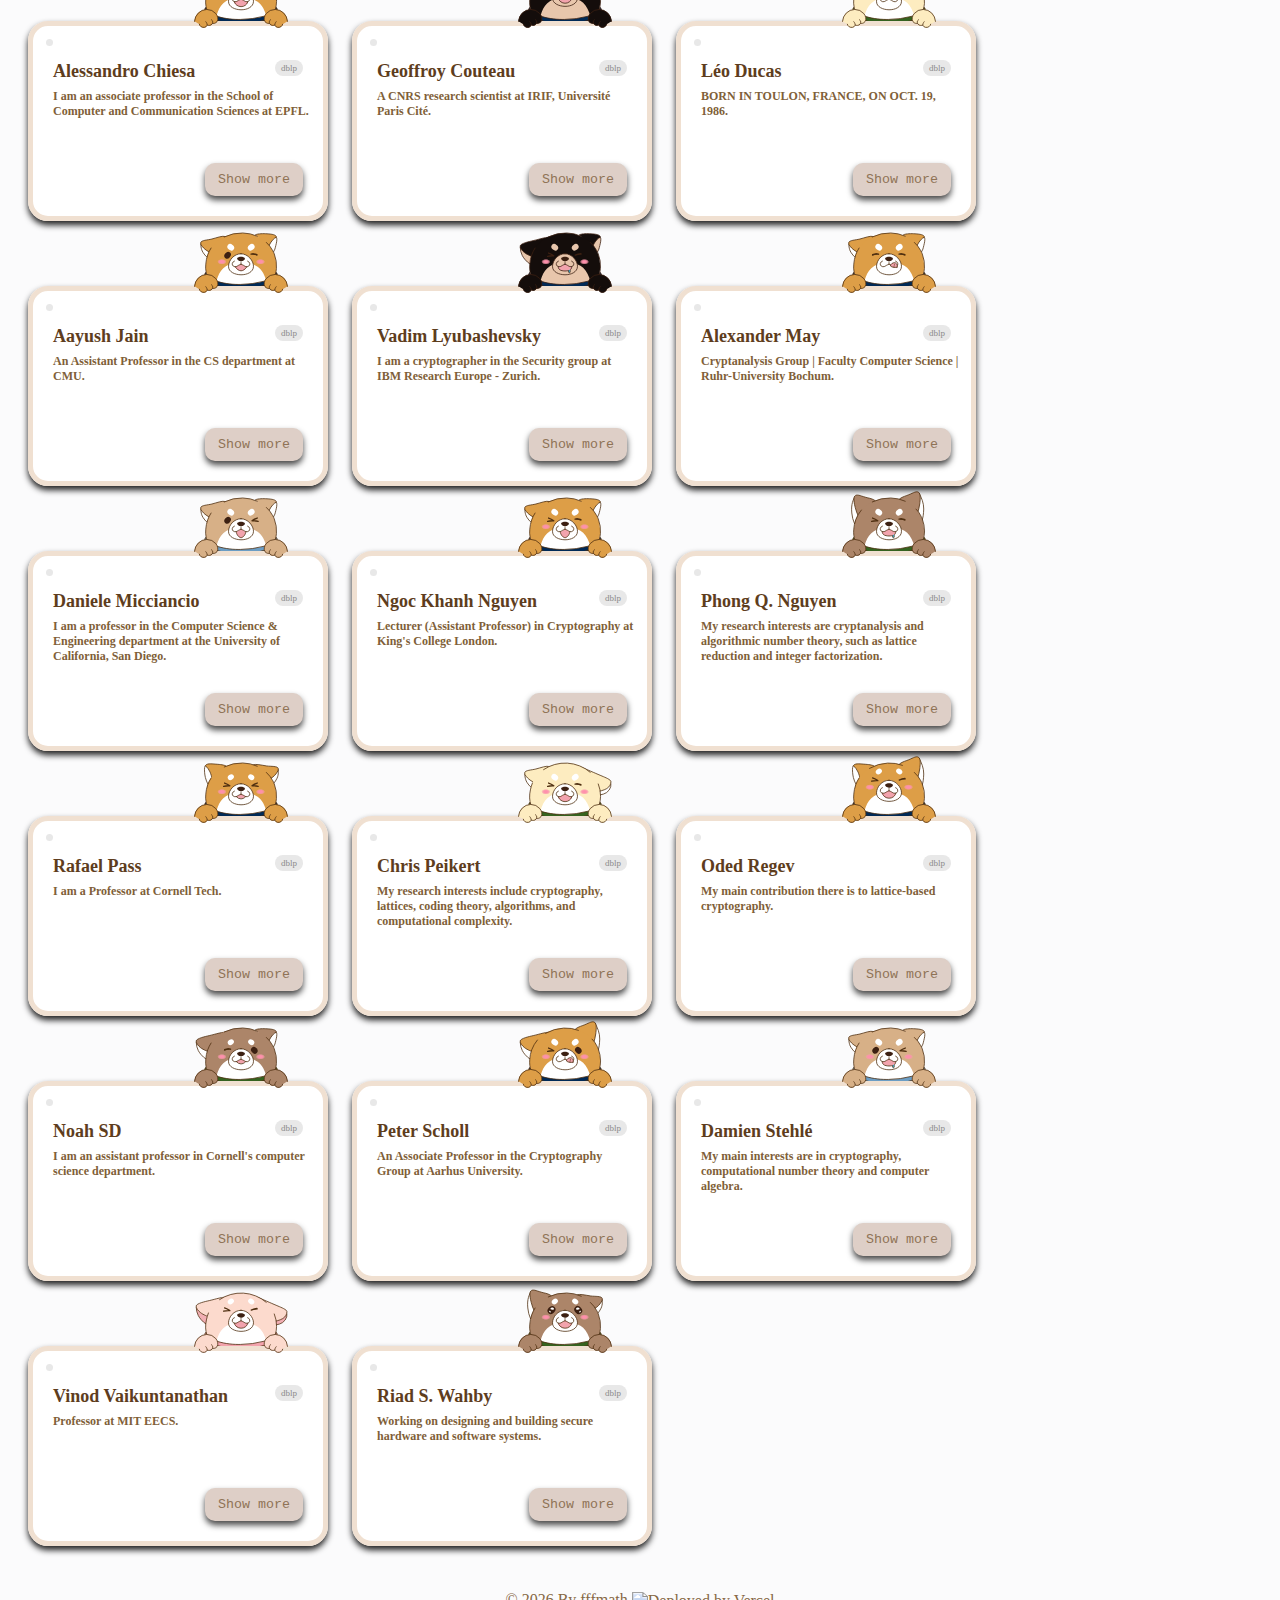
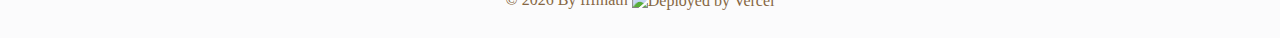
==== commit 1365ac4c: "change data file" ====
--- a/index.html
+++ b/index.html
@@ -1,551 +1,534 @@
-﻿<!DOCTYPE html>
-<html lang="zh">
-<head>
-	<meta charset="UTF-8">
-	<meta http-equiv="X-UA-Compatible" content="IE=edge,chrome=1"> 
-	<meta name="viewport" content="width=device-width, initial-scale=1.0">
-	<title>Useful Link</title>
-  <link rel="stylesheet" href="css/all.min.css" type="text/css" media="all">
-	<link rel="stylesheet" href="css/style.css">
-  <link rel="stylesheet" href="css/pre-loading.css">
-  <link rel="icon" type="image/png" href="https://fffmath-img.oss-cn-beijing.aliyuncs.com/img/myavatar.png">
-</head>
-<body>
-
-<main id="app">
-  <div id="preload-page">
-    <div id="preload-spinner"></div>
-  </div>
-  <a href="https://github.com/fffmath/useful-link" class="github-corner" aria-label="View source on GitHub">
-    <svg width="80" height="80" viewBox="0 0 250 250"
-         style="fill:#151513; color:#fff; position: absolute; top: 0; border: 0; right: 0;" aria-hidden="true">
-        <path d="M0,0 L115,115 L130,115 L142,142 L250,250 L250,0 Z"></path>
-        <path d="M128.3,109.0 C113.8,99.7 119.0,89.6 119.0,89.6 C122.0,82.7 120.5,78.6 120.5,78.6 C119.2,72.0 123.4,76.3 123.4,76.3 C127.3,80.9 125.5,87.3 125.5,87.3 C122.9,97.6 130.6,101.9 134.4,103.2"
-              fill="currentColor" style="transform-origin: 130px 106px;" class="octo-arm"></path>
-        <path d="M115.0,115.0 C114.9,115.1 118.7,116.5 119.8,115.4 L133.7,101.6 C136.9,99.2 139.9,98.4 142.2,98.6 C133.8,88.0 127.5,74.4 143.8,58.0 C148.5,53.4 154.0,51.2 159.7,51.0 C160.3,49.4 163.2,43.6 171.4,40.1 C171.4,40.1 176.1,42.5 178.8,56.2 C183.1,58.6 187.2,61.8 190.9,65.4 C194.5,69.0 197.7,73.2 200.1,77.6 C213.8,80.2 216.3,84.9 216.3,84.9 C212.7,93.1 206.9,96.0 205.4,96.6 C205.1,102.4 203.0,107.8 198.3,112.5 C181.9,128.9 168.3,122.5 157.7,114.1 C157.9,116.9 156.7,120.9 152.7,124.9 L141.0,136.5 C139.8,137.7 141.6,141.9 141.8,141.8 Z"
-              fill="currentColor" class="octo-body"></path>
-    </svg>
-  </a>
-
-  <div class="wave-background"></div>
-  <p class="top">
-    <a href="https://www.fffmath.com" class="about-link"><i class="fas fa-link"></i> About me </a>
-    <a href="https://github.com/fffmath" class="follow-link"><i class="fab fa-github"></i> Follow me </a>
-    <a href="https://busuanzi.ibruce.info/"><i class="fas fa-eye"></i> <span id="busuanzi_container_site_pv">Total <span id="busuanzi_value_site_pv"></span> views</span></a>
-  <p>
-  <h1>USEFUL SITE FOR CRYPTO</h1>
-  <p class="sub">You can find the latest news and advanced knowledge here.</p>  
-  
-  <mochi-box shiba="tuna" mood="" 
-    left-ear="up" right-ear="middle">
-    <div class="circle"  ></div>
-    <h3>IACR|News</h3>
-    <p class="shop site" title="site">tuna</p>
-    <h2>The IACR is a non-profit organization devoted to supporting the promotion of the science of cryptology. </h2>
-    <button>
-      <a target="_blank" href="https://www.iacr.org/news/">Show more</a>
-    </button>
-  </mochi-box>
-  
-  <mochi-box shiba="ume" mood="happy" blush 
-    left-eye="laugh" right-eye="laugh"
-    left-ear="down" right-ear="down"> 
-    <div class="circle"></div>
-    <h3>BIU Cyber Center|Events</h3>
-    <p class="shop site" title="site">ume</p>
-    <h2>Welcome to the Bar-llan Center for Research in Applied Cryptography and Cyber Security.</h2>
-    <button>
-      <a target="_blank" href="https://cyber.biu.ac.il/events/">Show more</a>
-    </button>
-  </mochi-box>
-
-  <mochi-box shiba="sesame" mood="drool" 
-    left-ear="up" right-ear="up"> 
-    <div class="circle"></div>
-    <h3>AskCrypto</h3>
-    <p class="shop site" title="site">sesame</p>
-    <h2>Welcome to Ask Cryptography!</h2>
-    <button>
-      <a target="_blank" href="https://askcryp.to/">Show more</a>
-    </button>
-  </mochi-box>
-
-  <mochi-box shiba="kinako" mood="gleam" blush 
-    left-eye="open" right-eye="open"
-    left-ear="middle" right-ear="middle"> 
-    <div class="circle"></div>
-    <h3>CCF Conference DDLs</h3>
-    <p class="shop site" title="site">kinako</p>
-    <h2>CCF Recommendation Conference Deadline Countdowns.</h2>
-    <button>
-      <a target="_blank" href="https://ccfddl.github.io/">Show more</a>
-    </button>
-  </mochi-box>
-
-  <mochi-box shiba="sesame" mood="drool" 
-    left-ear="up" right-ear="up"> 
-    <div class="circle"></div>
-    <h3>Simons for TCS</h3>
-    <p class="shop site" title="site">sesame</p>
-    <h2>The world's leading venue for collaborative research in theoretical computer science.</h2>
-    <button>
-      <a target="_blank" href="https://simons.berkeley.edu">Show more</a>
-    </button>
-  </mochi-box>
-
-  <mochi-box shiba="tuna" mood="" 
-    left-ear="up" right-ear="middle">
-    <div class="circle"></div>
-    <h3>QuantamaGazine</h3>
-    <p class="shop site" title="site">tuna</p>
-    <h2>An editorially independent publication supported by the Simons Foundation.</h2>
-    <button>
-      <a target="_blank" href="https://www.quantamagazine.org/">Show more</a>
-    </button>
-  </mochi-box>
-
-  <mochi-box shiba="monaka" mood="content" 
-    left-eye="open" right-eye="wink"
-    left-ear="middle" right-ear="flat"> 
-    <div class="circle"></div>
-    <h3>S&P Conference DDLs </h3>
-    <p class="shop site" title="site">monaka</p>
-    <h2>Countdowns to top Security and Privacy conference deadlines.</h2>
-    <button>
-      <a target="_blank" href="https://sec-deadlines.github.io/">Show more</a>
-    </button>
-  </mochi-box>
-
-  <mochi-box shiba="anko" mood="cheeky" 
-    left-eye="open" right-eye="laugh"
-    left-ear="flat" right-ear="middle"> 
-    <div class="circle"></div>
-    <h3>AI Conference Deadlines</h3>
-    <p class="shop site" title="site">anko</p>
-    <h2>Deadlines are shown in Asia/Shanghai time.</h2>
-    <button>
-      <a target="_blank" href="https://aideadlin.es/?sub=ML,DM">Show more</a>
-    </button>
-  </mochi-box>
-  
-  <mochi-box shiba="sakura" mood="cute" blush 
-    left-eye="shy" right-eye="open"
-    left-ear="down" right-ear="middle"> 
-    <div class="circle"></div>
-    <h3>S&P Conference Rank Ⅰ</h3>
-    <p class="shop site" title="site">sakura</p>
-    <h2>Ranked by a quantitative metric, Conference Impact Factor (CIF), proposed and maintained by Dr. Jianying Zhou.</h2>
-    <button>
-      <a target="_blank" href="http://jianying.space/conference-ranking.html">Show more</a>
-    </button>
-  </mochi-box>
-
-  <mochi-box shiba="anko" mood="cheeky" 
-    left-eye="open" right-eye="laugh"
-    left-ear="flat" right-ear="middle"> 
-    <div class="circle"></div>
-    <h3>S&P Conference Rank Ⅱ</h3>
-    <p class="shop site" title="site">anko</p>
-    <h2>How to judge how good a conference is?</h2>
-    <button>
-      <a target="_blank" href="https://people.engr.tamu.edu/guofei/sec_conf_stat.htm">Show more</a>
-    </button>
-  </mochi-box>
-
-  <mochi-box shiba="ume" mood="happy" blush 
-    left-eye="laugh" right-eye="laugh"
-    left-ear="down" right-ear="down"> 
-    <div class="circle"></div>
-    <h3>Lattice Challenge</h3>
-    <p class="shop site" title="site">ume</p>
-    <h2>Welcome to the lattice challenge.</h2>
-    <button>
-      <a target="_blank" href="https://www.latticechallenge.org/">Show more</a>
-    </button>
-  </mochi-box>
-
-  <mochi-box shiba="sesame" mood="drool" 
-    left-ear="up" right-ear="up"> 
-    <div class="circle"></div>
-    <h3>Bochum Challenges</h3>
-    <p class="shop site" title="site">sesame</p>
-    <h2>Encourage cryptanalysis of medium-sized instances of post-quantum schemes.</h2>
-    <button>
-      <a target="_blank" href="https://bochum-challeng.es/">Show more</a>
-    </button>
-  </mochi-box>
-
-  <h1>BLOG ABOUT CRYPTO</h1>
-<p class="sub">Other people's personal homepage (mainly for cryptography professionals).</p>
-
-  <mochi-box shiba="random"> 
-    <div class="circle"></div>
-    <h3>Divesh Aggarwal</h3>
-    <a class="shop site" title="site" target="_blank" href="https://dblp.uni-trier.de/pid/00/3379.html">dblp</a>
-    <h2>An Associate Professor in the Department of Computer Science at NUS.</h2>
-    <button>
-      <a target="_blank" href="https://sites.google.com/site/diveshhomepage">Show more</a>
-    </button>
-  </mochi-box>
-
-  <mochi-box shiba="random"> 
-    <div class="circle"></div>
-    <h3>Shweta Agrawal</h3>
-    <a class="shop site" title="site" target="_blank" href="https://dblp.uni-trier.de/pid/74/6138.html">dblp</a>
-    <h2>My research interests are in cryptography, information security and generally, theoretical computer science.</h2>
-    <button>
-      <a target="_blank" href="http://www.cse.iitm.ac.in/~shwetaag/index.html">Show more</a>
-    </button>
-  </mochi-box>
-	
-  <mochi-box shiba="random"> 
-    <div class="circle"></div>
-    <h3>Martin R. Albrecht</h3>
-    <a class="shop site" title="site" target="_blank" href="https://dblp.uni-trier.de/pid/92/7397.html">dblp</a>
-    <h2>I am a professor in the Cybersecurity Group at King’s College London.</h2>
-    <button>
-      <a target="_blank" href="https://malb.io/">Show more</a>
-    </button>
-  </mochi-box>
-	
-  <mochi-box shiba="random">
-    <div class="circle"></div> 
-    <h3>Dan Boneh</h3>
-    <a class="shop site" title="site" target="_blank" href="https://dblp.uni-trier.de/pid/b/DanBoneh.html">dblp</a>
-    <h2>Professor of Computer Science and Electrical Engineering, Stanford University.</h2>
-    <button>
-      <a target="_blank" href="https://crypto.stanford.edu/~dabo/">Show more</a>
-    </button>
-  </mochi-box>
-
-  <mochi-box shiba="random"> 
-    <div class="circle"></div>
-    <h3>Elette Boyle</h3>
-    <a class="shop site" title="site" target="_blank" href="https://dblp.uni-trier.de/pid/12/9528.html">dblp</a>
-    <h2>Associate Professor in Reichman University (IDC Herzliya), Israel.</h2>
-    <button>
-      <a target="_blank" href="https://cs.idc.ac.il/~elette/">Show more</a>
-    </button>
-  </mochi-box>
-
-  <mochi-box shiba="random"> 
-    <div class="circle"></div>
-    <h3>Alessandro Chiesa</h3>
-    <a class="shop site" title="site" target="_blank" href="https://dblp.uni-trier.de/pid/27/8534.html">dblp</a>
-    <h2>I am an associate professor in the School of Computer and Communication Sciences at EPFL.</h2>
-    <button>
-      <a target="_blank" href="https://ic-people.epfl.ch/~achiesa/">Show more</a>
-    </button>
-  </mochi-box>
-
-  <mochi-box shiba="random"> 
-    <div class="circle"></div>
-    <h3>Geoffroy Couteau</h3>
-    <a class="shop site" title="site" target="_blank" href="https://dblp.uni-trier.de/pid/160/3912.html">dblp</a>
-    <h2>A CNRS research scientist at IRIF, Université Paris Cité.</h2>
-    <button>
-      <a target="_blank" href="https://geoffroycouteau.github.io/">Show more</a>
-    </button>
-  </mochi-box>
-
-  <mochi-box shiba="random"> 
-    <div class="circle"></div>
-    <h3>Léo Ducas</h3>
-    <a class="shop site" title="site" target="_blank" href="https://dblp.uni-trier.de/pid/65/7849.html">dblp</a>
-    <h2>BORN IN TOULON, FRANCE, ON OCT. 19, 1986.</h2>
-    <button>
-      <a target="_blank" href="https://homepages.cwi.nl/~ducas/">Show more</a>
-    </button>
-  </mochi-box>
-
-  <mochi-box shiba="random"> 
-    <div class="circle"></div>
-    <h3>Fuchun Guo</h3>
-    <a class="shop site" title="site" target="_blank" href="https://dblp.uni-trier.de/pid/13/93.html">dblp</a>
-    <h2>An Associate Professsssssssssssor at the School of Computing and Information Technology, University of Wollongong.</h2>
-    <button>
-      <a target="_blank" href="https://documents.uow.edu.au/~fuchun/">Show more</a>
-    </button>
-  </mochi-box>
-
-  <mochi-box shiba="random"> 
-    <div class="circle"></div>
-    <h3>Vadim Lyubashevsky</h3>
-    <a class="shop site" title="site" target="_blank" href="https://dblp.org/pid/25/2540.html">dblp</a>
-    <h2>I am a cryptographer in the Security group at IBM Research Europe - Zurich.</h2>
-    <button>
-      <a target="_blank" href="https://research.ibm.com/people/vadim-lyubashevsky">Show more</a>
-    </button>
-  </mochi-box>
-
-  <mochi-box shiba="random"> 
-    <div class="circle"></div>
-    <h3>Alexander May</h3>
-    <a class="shop site" title="site" target="_blank" href="https://dblp.uni-trier.de/pid/62/1898.html">dblp</a>
-    <h2>Cryptanalysis Group | Faculty Computer Science | Ruhr-University Bochum.</h2>
-    <button>
-      <a target="_blank" href="https://www.cits.ruhr-uni-bochum.de/personen/may.html">Show more</a>
-    </button>
-  </mochi-box>
-
-  <mochi-box shiba="random"> 
-    <div class="circle"></div>
-    <h3>Daniele Micciancio</h3>
-    <a class="shop site" title="site" target="_blank" href="https://dblp.uni-trier.de/pid/03/3331.html">dblp</a>
-    <h2>I am a professor in the Computer Science & Engineering department at the University of California, San Diego.</h2>
-    <button>
-      <a target="_blank" href="https://cseweb.ucsd.edu/~daniele/">Show more</a>
-    </button>
-  </mochi-box>
-
-  <mochi-box shiba="random"> 
-    <div class="circle"></div>
-    <h3>Ngoc Khanh Nguyen</h3>
-    <a class="shop site" title="site" target="_blank" href="https://dblp.org/pid/75/9806-1.html">dblp</a>
-    <h2>I am a postdoctoral researcher at EPFL, hosted by Prof. Alessandro Chiesa.</h2>
-    <button>
-      <a target="_blank" href="https://people.epfl.ch/khanh.nguyen?lang=en">Show more</a>
-    </button>
-  </mochi-box>
-
-  <mochi-box shiba="random"> 
-    <div class="circle"></div>
-    <h3>Phong Q. Nguyen</h3>
-    <a class="shop site" title="site" target="_blank" href="https://dblp.uni-trier.de/pid/n/PhongQNguyen.html">dblp</a>
-    <h2>My research interests are cryptanalysis and algorithmic number theory: lattice reduction and integer factorization.</h2>
-    <button>
-      <a target="_blank" href="https://www.di.ens.fr/~pnguyen/">Show more</a>
-    </button>
-  </mochi-box>
-
-  <mochi-box shiba="random"> 
-    <div class="circle"></div>
-    <h3>Rafael Pass</h3>
-    <a class="shop site" title="site" target="_blank" href="https://dblp.uni-trier.de/pid/p/RPass.html">dblp</a>
-    <h2>I am a Professor at Cornell Tech.</h2>
-    <button>
-      <a target="_blank" href="https://www.cs.cornell.edu/~rafael/">Show more</a>
-    </button>
-  </mochi-box>
-
-  <mochi-box shiba="random"> 
-    <div class="circle"></div>
-    <h3>Chris Peikert</h3>
-    <a class="shop site" title="site" target="_blank" href="https://dblp.uni-trier.de/pid/66/870.html">dblp</a>
-    <h2>My research interests include cryptography, lattices, coding theory, algorithms, and computational complexity.</h2>
-    <button>
-      <a target="_blank" href="https://web.eecs.umich.edu/~cpeikert/">Show more</a>
-    </button>
-  </mochi-box>
-
-  <mochi-box shiba="random"> 
-    <div class="circle"></div>
-    <h3>Oded Regev</h3>
-    <a class="shop site" title="site" target="_blank" href="https://dblp.uni-trier.de/pid/r/OdedRegev.html">dblp</a>
-    <h2>My main contribution there is to lattice-based cryptography.</h2>
-    <button>
-      <a target="_blank" href="https://cims.nyu.edu/~regev/">Show more</a>
-    </button>
-  </mochi-box>
-
-  <mochi-box shiba="random"> 
-    <div class="circle"></div>
-    <h3>Damien Stehlé</h3>
-    <a class="shop site" title="site" target="_blank" href="https://dblp.uni-trier.de/pid/03/2822.html">dblp</a>
-    <h2>My main interests are in cryptography, computational number theory and computer algebra. </h2>
-    <button>
-      <a target="_blank" href="https://perso.ens-lyon.fr/damien.stehle/">Show more</a>
-    </button>
-  </mochi-box>
-
-  <mochi-box shiba="random"> 
-    <div class="circle"></div>
-    <h3>Noah Stephens-Davido...</h3>
-    <a class="shop site" title="site" target="_blank" href="https://dblp.uni-trier.de/pid/143/4482.html">dblp</a>
-    <h2>I am an assistant professor in Cornell's computer science department. </h2>
-    <button>
-      <a target="_blank" href="http://www.noahsd.com/">Show more</a>
-    </button>
-  </mochi-box>
-
-  <mochi-box shiba="random"> 
-    <div class="circle"></div>
-    <h3>Vinod Vaikuntanathan</h3>
-    <a class="shop site" title="site" target="_blank" href="https://dblp.uni-trier.de/pid/v/VinodVaikuntanathan.html">dblp</a>
-    <h2>Professor at MIT EECS </h2>
-    <button>
-      <a target="_blank" href="https://people.csail.mit.edu/vinodv/">Show more</a>
-    </button>
-  </mochi-box>
-  <br>
-
-  <h1>COURSES FOR CRYPTO</h1>
-<p class="sub">Links to some open cryptography courses, and gratitude for their hard work.</p>
-
-  <mochi-box shiba="anko" mood="cheeky" 
-    left-eye="open" right-eye="laugh"
-    left-ear="flat" right-ear="middle"> 
-    <div class="circle"></div>
-    <h3>MIT 6.875</h3>
-    <p class="shop site" title="site">anko</p>
-    <h2>Foundations of Cryptography by Vinod Vaikuntanathan.</h2>
-    <button>
-      <a target="_blank" href="http://mit6875.org/">Show more</a>
-    </button>
-  </mochi-box>
-  
-  <mochi-box shiba="kinako" mood="gleam" blush 
-    left-eye="open" right-eye="open"
-    left-ear="middle" right-ear="middle"> 
-    <div class="circle"></div>
-    <h3>Illinois/cs598</h3>
-    <p class="shop site" title="site">kinako</p>
-    <h2>The initial part of the course will cover secure communication (encryption and authentication).</h2>
-    <button>
-      <a target="_blank" href="https://courses.engr.illinois.edu/cs598man/sp2016/">Show more</a>
-    </button>
-  </mochi-box>
-  
-  <mochi-box shiba="sakura" mood="cute" blush 
-    left-eye="shy" right-eye="open"
-    left-ear="down" right-ear="middle"> 
-    <div class="circle"></div>
-    <h3>EECS 598 (2015)</h3>
-    <p class="shop site" title="site">sakura</p>
-    <h2>EECS 598--Lattices in Cryptography (2015) by Chris Peikert.</h2>
-    <button>
-      <a target="_blank" href="https://web.eecs.umich.edu/~cpeikert/lic15/index.html">Show more</a>
-    </button>
-  </mochi-box>
-  
-  <mochi-box shiba="monaka" mood="content" 
-    left-eye="open" right-eye="wink"
-    left-ear="middle" right-ear="flat"> 
-    <div class="circle"></div>
-    <h3>CSE206A</h3>
-    <p class="shop site" title="site">monaka</p>
-    <h2>CSE206A--Lattices Algorithms and Applications (Spring 2014) by Daniele Micciancio.</h2>
-    <button>
-      <a target="_blank" href="https://cseweb.ucsd.edu/classes/sp14/cse206A-a/index.html">Show more</a>
-    </button>
-  </mochi-box>
-
-  <mochi-box shiba="sesame" mood="drool" 
-    left-ear="up" right-ear="up"> 
-    <div class="circle"></div>
-    <h3>CS 294-168</h3>
-    <p class="shop site" title="site">sesame</p>
-    <h2>CS 294-168 LWE and Post-Quantum Cryptography by Vinod Vaikuntanathan.</h2>
-    <button>
-      <a target="_blank" href="http://people.csail.mit.edu/vinodv/CS294/">Show more</a>
-    </button>
-  </mochi-box>
-
-  <mochi-box shiba="sesame" mood="drool" 
-    left-ear="up" right-ear="up"> 
-    <div class="circle"></div>
-    <h3>Simons-Lattice</h3>
-    <p class="shop site" title="site">sesame</p>
-    <h2>Lattices: Algorithms, Complexity, and Cryptography.</h2>
-    <button>
-      <a target="_blank" href="https://simons.berkeley.edu/programs/lattices-algorithms-complexity-cryptography/workshops#simons-tabs">Show more</a>
-    </button>
-  </mochi-box>
-	
-  <mochi-box shiba="monaka" mood="content" 
-    left-eye="open" right-eye="wink"
-    left-ear="middle" right-ear="flat"> 
-    <div class="circle"></div>
-    <h3>CSE206A</h3>
-    <p class="shop site" title="site">monaka</p>
-    <h2>CSE206A--Lattices Algorithms and Applications (Fall 2021) by Daniele Micciancio.</h2>
-    <button>
-      <a target="_blank" href="https://cseweb.ucsd.edu/classes/fa21/cse206A-a/">Show more</a>
-    </button>
-  </mochi-box>
-
-  <mochi-box shiba="tuna" mood="" 
-    left-ear="up" right-ear="middle">
-    <div class="circle"></div>
-    <h3>Lattices in CS</h3>
-    <p class="shop site" title="site">tuna</p>
-    <h2> Lattices in Computer Science by Oded Regev (2009).</h2>
-    <button>
-      <a target="_blank" href="https://cims.nyu.edu/~regev/teaching/lattices_fall_2009/index.html">Show more</a>
-    </button>
-  </mochi-box>
-
-  <mochi-box shiba="random"> 
-    <div class="circle"></div>
-    <h3>COMS W4261</h3>
-    <p class="shop site" title="site">random</p>
-    <h2>Introduction to Cryptography.</h2>
-    <button>
-      <a target="_blank" href="https://www.cs.columbia.edu/~tal/4261/F16/">Show more</a>
-    </button>
-  </mochi-box>
-
-  <mochi-box shiba="anko" mood="cheeky" 
-    left-eye="open" right-eye="laugh"
-    left-ear="flat" right-ear="middle"> 
-    <div class="circle"></div>
-    <h3>Zero-Knowledge Proofs</h3>
-    <p class="shop site" title="site">anko</p>
-    <h2>This class aims to bring together students and experts in academia and industry to explore Zero-Knowledge Proofs (ZKP).</h2>
-    <button>
-      <a target="_blank" href="https://zk-learning.org/">Show more</a>
-    </button>
-  </mochi-box>
-
-  <mochi-box shiba="tuna" mood="" 
-    left-ear="up" right-ear="middle">
-    <div class="circle"></div>
-    <h3>Modern ZKP</h3>
-    <p class="shop site" title="site">tuna</p>
-    <h2> [MIT IAP 2023] Modern Zero Knowledge Cryptography.</h2>
-    <button>
-      <a target="_blank" href="https://zkiap.com/">Show more</a>
-    </button>
-  </mochi-box>
-
-  <mochi-box shiba="tuna" mood="" 
-    left-ear="up" right-ear="middle">
-    <div class="circle"></div>
-    <h3>The MoonMath Manual</h3>
-    <p class="shop site" title="site">tuna</p>
-    <h2> A resource for anyone interested in understanding and unlocking the potential of zk-SNARKs.</h2>
-    <button>
-      <a target="_blank" href="https://leastauthority.com/community-matters/moonmath-manual/">Show more</a>
-    </button>
-  </mochi-box>
-
-  <mochi-box shiba="tuna" mood="" 
-    left-ear="up" right-ear="middle">
-    <div class="circle"></div>
-    <h3>Proofs, Arguments & ZK</h3>
-    <p class="shop site" title="site">tuna</p>
-    <h2> Proofs, Arguments, and Zero-Knowledge, by Justin Thaler.</h2>
-    <button>
-      <a target="_blank" href="https://people.cs.georgetown.edu/jthaler/ProofsArgsAndZK.pdf">Show more</a>
-    </button>
-  </mochi-box>
-
-  <mochi-box shiba="sesame" mood="drool" 
-    left-ear="up" right-ear="up"> 
-    <div class="circle"></div>
-    <h3>Cryptographic Computing</h3>
-    <p class="shop site" title="site">sesame</p>
-    <h2>Lecture Notes for Cryptographic Computing, by Claudio Orlandi.</h2>
-    <button>
-      <a target="_blank" href="https://users-cs.au.dk/orlandi/crycom/">Show more</a>
-    </button>
-  </mochi-box>
-
-  <div class="center-content">
-    <span class="copyright">© <script>document.write(new Date().getFullYear())</script> By <a href="https://www.fffmath.com">fffmath</a>&nbsp;<a target="_blank" href="https://vercel.com/ "><img src="https://img.shields.io/badge/Hosted-Vercel-e1cbb4?style=flat&logo=Vercel" title="Deployed by Vercel"></a></span>
-  </div>
-  <script async src="//busuanzi.ibruce.info/busuanzi/2.3/busuanzi.pure.mini.js"></script>
-	<script src='./js/vue.min.js'></script>
-	<script  src="./js/script.js"></script>
-</body>
-</html>
+﻿<!DOCTYPE html>
+<html lang="zh">
+<head>
+	<meta charset="UTF-8">
+	<meta http-equiv="X-UA-Compatible" content="IE=edge,chrome=1"> 
+	<meta name="viewport" content="width=device-width, initial-scale=1.0">
+	<title>Useful Link</title>
+  <link rel="stylesheet" href="css/all.min.css" type="text/css" media="all">
+	<link rel="stylesheet" href="css/style.css">
+  <link rel="stylesheet" href="css/pre-loading.css">
+  <link rel="stylesheet" href="css/fontawesome.min.css">
+  <link rel="icon" type="image/png" href="https://fffmath-img.oss-cn-beijing.aliyuncs.com/img/myavatar.png">
+</head>
+<body>
+
+<main id="app">
+  <div id="preload-page">
+    <div id="preload-spinner"></div>
+  </div>
+  <a href="https://github.com/fffmath/useful-link" class="github-corner" aria-label="View source on GitHub">
+    <svg width="80" height="80" viewBox="0 0 250 250"
+         style="fill:#151513; color:#fff; position: absolute; top: 0; border: 0; right: 0;" aria-hidden="true">
+        <path d="M0,0 L115,115 L130,115 L142,142 L250,250 L250,0 Z"></path>
+        <path d="M128.3,109.0 C113.8,99.7 119.0,89.6 119.0,89.6 C122.0,82.7 120.5,78.6 120.5,78.6 C119.2,72.0 123.4,76.3 123.4,76.3 C127.3,80.9 125.5,87.3 125.5,87.3 C122.9,97.6 130.6,101.9 134.4,103.2"
+              fill="currentColor" style="transform-origin: 130px 106px;" class="octo-arm"></path>
+        <path d="M115.0,115.0 C114.9,115.1 118.7,116.5 119.8,115.4 L133.7,101.6 C136.9,99.2 139.9,98.4 142.2,98.6 C133.8,88.0 127.5,74.4 143.8,58.0 C148.5,53.4 154.0,51.2 159.7,51.0 C160.3,49.4 163.2,43.6 171.4,40.1 C171.4,40.1 176.1,42.5 178.8,56.2 C183.1,58.6 187.2,61.8 190.9,65.4 C194.5,69.0 197.7,73.2 200.1,77.6 C213.8,80.2 216.3,84.9 216.3,84.9 C212.7,93.1 206.9,96.0 205.4,96.6 C205.1,102.4 203.0,107.8 198.3,112.5 C181.9,128.9 168.3,122.5 157.7,114.1 C157.9,116.9 156.7,120.9 152.7,124.9 L141.0,136.5 C139.8,137.7 141.6,141.9 141.8,141.8 Z"
+              fill="currentColor" class="octo-body"></path>
+    </svg>
+  </a>
+
+  <div class="wave-background"></div>
+  <p class="top">
+    <a href="https://www.fffmath.com" class="about-link"><i class="fas fa-link"></i> About me </a>
+    <a href="https://github.com/fffmath" class="follow-link"><i class="fab fa-github"></i> Follow me </a>
+    <a href="https://busuanzi.ibruce.info/"><i class="fas fa-eye"></i> <span id="busuanzi_container_site_pv">Total <span id="busuanzi_value_site_pv"></span> views</span></a>
+  <p>
+  <h1>USEFUL SITE FOR CRYPTO</h1>
+  <p class="sub">You can find the latest news and advanced knowledge here.</p> 
+    <mochi-box shiba="random"> 
+        <div class="circle"></div>
+        <h3>IACR|News</h3>
+        <a class="shop site" title="site" target="_blank" href="https://www.iacr.org/news/">crypto</a>
+        <h2>The IACR is a non-profit organization devoted to supporting the promotion of the science of cryptology.</h2>
+        <button>
+            <a target="_blank" href="https://www.iacr.org/news/">Show more</a>
+        </button>
+    </mochi-box>
+    
+    <mochi-box shiba="random"> 
+        <div class="circle"></div>
+        <h3>BIU Cyber Center|Events</h3>
+        <a class="shop site" title="site" target="_blank" href="https://cyber.biu.ac.il/events/">crypto</a>
+        <h2>Welcome to the Bar-llan Center for Research in Applied Cryptography and Cyber Security.</h2>
+        <button>
+            <a target="_blank" href="https://cyber.biu.ac.il/events/">Show more</a>
+        </button>
+    </mochi-box>
+    
+    <mochi-box shiba="random"> 
+        <div class="circle"></div>
+        <h3>AskCrypto</h3>
+        <a class="shop site" title="site" target="_blank" href="https://askcryp.to/">crypto</a>
+        <h2>Welcome to Ask Cryptography!</h2>
+        <button>
+            <a target="_blank" href="https://askcryp.to/">Show more</a>
+        </button>
+    </mochi-box>
+    
+    <mochi-box shiba="random"> 
+        <div class="circle"></div>
+        <h3>CCF Conference DDLs</h3>
+        <a class="shop site" title="site" target="_blank" href="https://ccfddl.github.io/">conf</a>
+        <h2>CCF Recommendation Conference Deadline Countdowns.</h2>
+        <button>
+            <a target="_blank" href="https://ccfddl.github.io/">Show more</a>
+        </button>
+    </mochi-box>
+    
+    <mochi-box shiba="random"> 
+        <div class="circle"></div>
+        <h3>Simons for TCS</h3>
+        <a class="shop site" title="site" target="_blank" href="https://simons.berkeley.edu">tcs</a>
+        <h2>The world's leading venue for collaborative research in theoretical computer science.</h2>
+        <button>
+            <a target="_blank" href="https://simons.berkeley.edu">Show more</a>
+        </button>
+    </mochi-box>
+    
+    <mochi-box shiba="random"> 
+        <div class="circle"></div>
+        <h3>QuantamaGazine</h3>
+        <a class="shop site" title="site" target="_blank" href="https://www.quantamagazine.org/">pub</a>
+        <h2>An editorially independent publication supported by the Simons Foundation.</h2>
+        <button>
+            <a target="_blank" href="https://www.quantamagazine.org/">Show more</a>
+        </button>
+    </mochi-box>
+    
+    <mochi-box shiba="random"> 
+        <div class="circle"></div>
+        <h3>S&P Conference DDLs</h3>
+        <a class="shop site" title="site" target="_blank" href="https://sec-deadlines.github.io/">conf</a>
+        <h2>Countdowns to top Security and Privacy conference deadlines.</h2>
+        <button>
+            <a target="_blank" href="https://sec-deadlines.github.io/">Show more</a>
+        </button>
+    </mochi-box>
+    
+    <mochi-box shiba="random"> 
+        <div class="circle"></div>
+        <h3>AI Conference Deadlines</h3>
+        <a class="shop site" title="site" target="_blank" href="https://aideadlin.es/?sub=ML,DM">conf</a>
+        <h2>Deadlines are shown in Asia/Shanghai time.</h2>
+        <button>
+            <a target="_blank" href="https://aideadlin.es/?sub=ML,DM">Show more</a>
+        </button>
+    </mochi-box>
+    
+    <mochi-box shiba="random"> 
+        <div class="circle"></div>
+        <h3>S&P Conference Rank Ⅰ</h3>
+        <a class="shop site" title="site" target="_blank" href="http://jianying.space/conference-ranking.html">conf</a>
+        <h2>Ranked by a quantitative metric, Conference Impact Factor (CIF), proposed and maintained by Dr. Jianying Zhou.</h2>
+        <button>
+            <a target="_blank" href="http://jianying.space/conference-ranking.html">Show more</a>
+        </button>
+    </mochi-box>
+    
+    <mochi-box shiba="random"> 
+        <div class="circle"></div>
+        <h3>S&P Conference Rank Ⅱ</h3>
+        <a class="shop site" title="site" target="_blank" href="https://people.engr.tamu.edu/guofei/sec_conf_stat.htm">conf</a>
+        <h2>How to judge how good a conference is?</h2>
+        <button>
+            <a target="_blank" href="https://people.engr.tamu.edu/guofei/sec_conf_stat.htm">Show more</a>
+        </button>
+    </mochi-box>
+    
+    <mochi-box shiba="random"> 
+        <div class="circle"></div>
+        <h3>Lattice Challenge</h3>
+        <a class="shop site" title="site" target="_blank" href="https://www.latticechallenge.org/">crypto</a>
+        <h2>Welcome to the lattice challenge.</h2>
+        <button>
+            <a target="_blank" href="https://www.latticechallenge.org/">Show more</a>
+        </button>
+    </mochi-box>
+    
+    <mochi-box shiba="random"> 
+        <div class="circle"></div>
+        <h3>Bochum Challenges</h3>
+        <a class="shop site" title="site" target="_blank" href="https://bochum-challeng.es/">crypto</a>
+        <h2>Encourage cryptanalysis of medium-sized instances of post-quantum schemes.</h2>
+        <button>
+            <a target="_blank" href="https://bochum-challeng.es/">Show more</a>
+        </button>
+    </mochi-box>
+     
+
+  <h1>COURSES FOR CRYPTO</h1>
+  <p class="sub">Links to some open cryptography courses, and gratitude for their hard work.</p>
+    <mochi-box shiba="random"> 
+        <div class="circle"></div>
+        <h3>MIT 6.875</h3>
+        <a class="shop site" title="site" target="_blank" href="http://mit6875.org/">crypto</a>
+        <h2>Foundations of Cryptography by Vinod Vaikuntanathan.</h2>
+        <button>
+            <a target="_blank" href="http://mit6875.org/">Show more</a>
+        </button>
+    </mochi-box>
+    
+    <mochi-box shiba="random"> 
+        <div class="circle"></div>
+        <h3>Illinois-cs598</h3>
+        <a class="shop site" title="site" target="_blank" href="https://courses.engr.illinois.edu/cs598man/sp2016/">crypto</a>
+        <h2>The initial part of the course will cover secure communication (encryption and authentication).</h2>
+        <button>
+            <a target="_blank" href="https://courses.engr.illinois.edu/cs598man/sp2016/">Show more</a>
+        </button>
+    </mochi-box>
+    
+    <mochi-box shiba="random"> 
+        <div class="circle"></div>
+        <h3>EECS 598 (2015)</h3>
+        <a class="shop site" title="site" target="_blank" href="https://web.eecs.umich.edu/~cpeikert/lic15/index.html">lattice</a>
+        <h2>EECS 598--Lattices in Cryptography (2015) by Chris Peikert.</h2>
+        <button>
+            <a target="_blank" href="https://web.eecs.umich.edu/~cpeikert/lic15/index.html">Show more</a>
+        </button>
+    </mochi-box>
+    
+    <mochi-box shiba="random"> 
+        <div class="circle"></div>
+        <h3>CSE206A</h3>
+        <a class="shop site" title="site" target="_blank" href="https://cseweb.ucsd.edu/classes/sp14/cse206A-a/index.html">lattice</a>
+        <h2>CSE206A--Lattices Algorithms and Applications (Spring 2014) by Daniele Micciancio.</h2>
+        <button>
+            <a target="_blank" href="https://cseweb.ucsd.edu/classes/sp14/cse206A-a/index.html">Show more</a>
+        </button>
+    </mochi-box>
+    
+    <mochi-box shiba="random"> 
+        <div class="circle"></div>
+        <h3>CS 294-168</h3>
+        <a class="shop site" title="site" target="_blank" href="http://people.csail.mit.edu/vinodv/CS294/">crypto</a>
+        <h2>CS 294-168 LWE and Post-Quantum Cryptography by Vinod Vaikuntanathan.</h2>
+        <button>
+            <a target="_blank" href="http://people.csail.mit.edu/vinodv/CS294/">Show more</a>
+        </button>
+    </mochi-box>
+    
+    <mochi-box shiba="random"> 
+        <div class="circle"></div>
+        <h3>Simons-Lattice</h3>
+        <a class="shop site" title="site" target="_blank" href="https://simons.berkeley.edu/programs/lattices-algorithms-complexity-cryptography/workshops#simons-tabs">lattice</a>
+        <h2>Lattices for Algorithms, Complexity, and Cryptography.</h2>
+        <button>
+            <a target="_blank" href="https://simons.berkeley.edu/programs/lattices-algorithms-complexity-cryptography/workshops#simons-tabs">Show more</a>
+        </button>
+    </mochi-box>
+    
+    <mochi-box shiba="random"> 
+        <div class="circle"></div>
+        <h3>CSE206A</h3>
+        <a class="shop site" title="site" target="_blank" href="https://cseweb.ucsd.edu/classes/fa21/cse206A-a/">lattice</a>
+        <h2>CSE206A--Lattices Algorithms and Applications (Fall 2021) by Daniele Micciancio.</h2>
+        <button>
+            <a target="_blank" href="https://cseweb.ucsd.edu/classes/fa21/cse206A-a/">Show more</a>
+        </button>
+    </mochi-box>
+    
+    <mochi-box shiba="random"> 
+        <div class="circle"></div>
+        <h3>Lattices in CS</h3>
+        <a class="shop site" title="site" target="_blank" href="https://cims.nyu.edu/~regev/teaching/lattices_fall_2009/index.html">lattice</a>
+        <h2>Lattices in Computer Science by Oded Regev (2009).</h2>
+        <button>
+            <a target="_blank" href="https://cims.nyu.edu/~regev/teaching/lattices_fall_2009/index.html">Show more</a>
+        </button>
+    </mochi-box>
+    
+    <mochi-box shiba="random"> 
+        <div class="circle"></div>
+        <h3>Zero-Knowledge Proofs</h3>
+        <a class="shop site" title="site" target="_blank" href="https://zk-learning.org/">zkp</a>
+        <h2>This class aims to bring together students and experts in academia and industry to explore Zero-Knowledge Proofs (ZKP).</h2>
+        <button>
+            <a target="_blank" href="https://zk-learning.org/">Show more</a>
+        </button>
+    </mochi-box>
+    
+    <mochi-box shiba="random"> 
+        <div class="circle"></div>
+        <h3>Modern ZKP</h3>
+        <a class="shop site" title="site" target="_blank" href="https://zkiap.com/">zkp</a>
+        <h2>Modern Zero Knowledge Cryptography (MIT IAP 2023).</h2>
+        <button>
+            <a target="_blank" href="https://zkiap.com/">Show more</a>
+        </button>
+    </mochi-box>
+    
+    <mochi-box shiba="random"> 
+        <div class="circle"></div>
+        <h3>The MoonMath Manual</h3>
+        <a class="shop site" title="site" target="_blank" href="https://leastauthority.com/community-matters/moonmath-manual/">zkp</a>
+        <h2>A resource for anyone interested in understanding and unlocking the potential of zk-SNARKs.</h2>
+        <button>
+            <a target="_blank" href="https://leastauthority.com/community-matters/moonmath-manual/">Show more</a>
+        </button>
+    </mochi-box>
+    
+    <mochi-box shiba="random"> 
+        <div class="circle"></div>
+        <h3>Proofs, Arguments & ZK</h3>
+        <a class="shop site" title="site" target="_blank" href="https://people.cs.georgetown.edu/jthaler/ProofsArgsAndZK.pdf">zkp</a>
+        <h2>Proofs, Arguments, and Zero-Knowledge, by Justin Thaler.</h2>
+        <button>
+            <a target="_blank" href="https://people.cs.georgetown.edu/jthaler/ProofsArgsAndZK.pdf">Show more</a>
+        </button>
+    </mochi-box>
+    
+    <mochi-box shiba="random"> 
+        <div class="circle"></div>
+        <h3>Crypt-Computing</h3>
+        <a class="shop site" title="site" target="_blank" href="https://users-cs.au.dk/orlandi/crycom/">crypto</a>
+        <h2>Lecture Notes for Cryptographic Computing, by Claudio Orlandi.</h2>
+        <button>
+            <a target="_blank" href="https://users-cs.au.dk/orlandi/crycom/">Show more</a>
+        </button>
+    </mochi-box>
+    
+
+  <h1>BLOG ABOUT CRYPTO</h1>
+  <p class="sub">Other people's personal homepage (mainly for cryptography professionals).</p>
+    <mochi-box shiba="random"> 
+        <div class="circle"></div>
+        <h3>Divesh Aggarwal</h3>
+        <a class="shop site" title="site" target="_blank" href="https://dblp.uni-trier.de/pid/00/3379.html">dblp</a>
+        <h2>An Associate Professor in the Department of Computer Science at NUS.</h2>
+        <button>
+            <a target="_blank" href="https://sites.google.com/site/diveshhomepage">Show more</a>
+        </button>
+    </mochi-box>
+    
+    <mochi-box shiba="random"> 
+        <div class="circle"></div>
+        <h3>Shweta Agrawal</h3>
+        <a class="shop site" title="site" target="_blank" href="https://dblp.uni-trier.de/pid/74/6138.html">dblp</a>
+        <h2>My research interests are in cryptography, information security and generally, theoretical computer science.</h2>
+        <button>
+            <a target="_blank" href="http://www.cse.iitm.ac.in/~shwetaag/index.html">Show more</a>
+        </button>
+    </mochi-box>
+    
+    <mochi-box shiba="random"> 
+        <div class="circle"></div>
+        <h3>Martin R. Albrecht</h3>
+        <a class="shop site" title="site" target="_blank" href="https://dblp.uni-trier.de/pid/92/7397.html">dblp</a>
+        <h2>I am a professor in the Cybersecurity Group at King’s College London.</h2>
+        <button>
+            <a target="_blank" href="https://malb.io/">Show more</a>
+        </button>
+    </mochi-box>
+    
+    <mochi-box shiba="random"> 
+        <div class="circle"></div>
+        <h3>Carsten Baum</h3>
+        <a class="shop site" title="site" target="_blank" href="https://dblp.org/pid/142/1667.html">dblp</a>
+        <h2>My research focus is on (applied) secure computation as well as (lattice-based) zero knowledge protocols.</h2>
+        <button>
+            <a target="_blank" href="https://carstenbaum.com/">Show more</a>
+        </button>
+    </mochi-box>
+    
+    <mochi-box shiba="random"> 
+        <div class="circle"></div>
+        <h3>Dan Boneh</h3>
+        <a class="shop site" title="site" target="_blank" href="https://dblp.uni-trier.de/pid/b/DanBoneh.html">dblp</a>
+        <h2>Professor of Computer Science and Electrical Engineering, Stanford University.</h2>
+        <button>
+            <a target="_blank" href="https://crypto.stanford.edu/~dabo/">Show more</a>
+        </button>
+    </mochi-box>
+    
+    <mochi-box shiba="random"> 
+        <div class="circle"></div>
+        <h3>Elette Boyle</h3>
+        <a class="shop site" title="site" target="_blank" href="https://dblp.uni-trier.de/pid/12/9528.html">dblp</a>
+        <h2>Associate Professor in Reichman University (IDC Herzliya), Israel.</h2>
+        <button>
+            <a target="_blank" href="https://cs.idc.ac.il/~elette/">Show more</a>
+        </button>
+    </mochi-box>
+    
+    <mochi-box shiba="random"> 
+        <div class="circle"></div>
+        <h3>Alessandro Chiesa</h3>
+        <a class="shop site" title="site" target="_blank" href="https://dblp.uni-trier.de/pid/27/8534.html">dblp</a>
+        <h2>I am an associate professor in the School of Computer and Communication Sciences at EPFL.</h2>
+        <button>
+            <a target="_blank" href="https://ic-people.epfl.ch/~achiesa/">Show more</a>
+        </button>
+    </mochi-box>
+    
+    <mochi-box shiba="random"> 
+        <div class="circle"></div>
+        <h3>Geoffroy Couteau</h3>
+        <a class="shop site" title="site" target="_blank" href="https://dblp.uni-trier.de/pid/160/3912.html">dblp</a>
+        <h2>A CNRS research scientist at IRIF, Université Paris Cité.</h2>
+        <button>
+            <a target="_blank" href="https://geoffroycouteau.github.io/">Show more</a>
+        </button>
+    </mochi-box>
+    
+    <mochi-box shiba="random"> 
+        <div class="circle"></div>
+        <h3>Léo Ducas</h3>
+        <a class="shop site" title="site" target="_blank" href="https://dblp.uni-trier.de/pid/65/7849.html">dblp</a>
+        <h2>BORN IN TOULON, FRANCE, ON OCT. 19, 1986.</h2>
+        <button>
+            <a target="_blank" href="https://homepages.cwi.nl/~ducas/">Show more</a>
+        </button>
+    </mochi-box>
+    
+    <mochi-box shiba="random"> 
+        <div class="circle"></div>
+        <h3>Aayush Jain</h3>
+        <a class="shop site" title="site" target="_blank" href="https://dblp.org/pid/126/6084.html">dblp</a>
+        <h2>An Assistant Professor in the  CS department at CMU.</h2>
+        <button>
+            <a target="_blank" href="https://sites.google.com/view/aayushjain/home/">Show more</a>
+        </button>
+    </mochi-box>
+    
+    <mochi-box shiba="random"> 
+        <div class="circle"></div>
+        <h3>Vadim Lyubashevsky</h3>
+        <a class="shop site" title="site" target="_blank" href="https://dblp.org/pid/25/2540.html">dblp</a>
+        <h2>I am a cryptographer in the Security group at IBM Research Europe - Zurich.</h2>
+        <button>
+            <a target="_blank" href="https://research.ibm.com/people/vadim-lyubashevsky">Show more</a>
+        </button>
+    </mochi-box>
+    
+    <mochi-box shiba="random"> 
+        <div class="circle"></div>
+        <h3>Alexander May</h3>
+        <a class="shop site" title="site" target="_blank" href="https://dblp.uni-trier.de/pid/62/1898.html">dblp</a>
+        <h2>Cryptanalysis Group | Faculty Computer Science | Ruhr-University Bochum.</h2>
+        <button>
+            <a target="_blank" href="https://www.cits.ruhr-uni-bochum.de/personen/may.html">Show more</a>
+        </button>
+    </mochi-box>
+    
+    <mochi-box shiba="random"> 
+        <div class="circle"></div>
+        <h3>Daniele Micciancio</h3>
+        <a class="shop site" title="site" target="_blank" href="https://dblp.uni-trier.de/pid/03/3331.html">dblp</a>
+        <h2>I am a professor in the Computer Science & Engineering department at the University of California, San Diego.</h2>
+        <button>
+            <a target="_blank" href="https://cseweb.ucsd.edu/~daniele/">Show more</a>
+        </button>
+    </mochi-box>
+    
+    <mochi-box shiba="random"> 
+        <div class="circle"></div>
+        <h3>Ngoc Khanh Nguyen</h3>
+        <a class="shop site" title="site" target="_blank" href="https://dblp.org/pid/75/9806-1.html">dblp</a>
+        <h2>Lecturer (Assistant Professor) in Cryptography at King's College London.</h2>
+        <button>
+            <a target="_blank" href="https://www.kcl.ac.uk/people/ngoc-khanh-nguyen">Show more</a>
+        </button>
+    </mochi-box>
+    
+    <mochi-box shiba="random"> 
+        <div class="circle"></div>
+        <h3>Phong Q. Nguyen</h3>
+        <a class="shop site" title="site" target="_blank" href="https://dblp.uni-trier.de/pid/n/PhongQNguyen.html">dblp</a>
+        <h2>My research interests are cryptanalysis and algorithmic number theory, such as lattice reduction and integer factorization.</h2>
+        <button>
+            <a target="_blank" href="https://www.di.ens.fr/~pnguyen/">Show more</a>
+        </button>
+    </mochi-box>
+    
+    <mochi-box shiba="random"> 
+        <div class="circle"></div>
+        <h3>Rafael Pass</h3>
+        <a class="shop site" title="site" target="_blank" href="https://dblp.uni-trier.de/pid/p/RPass.html">dblp</a>
+        <h2>I am a Professor at Cornell Tech.</h2>
+        <button>
+            <a target="_blank" href="https://www.cs.cornell.edu/~rafael/">Show more</a>
+        </button>
+    </mochi-box>
+    
+    <mochi-box shiba="random"> 
+        <div class="circle"></div>
+        <h3>Chris Peikert</h3>
+        <a class="shop site" title="site" target="_blank" href="https://dblp.uni-trier.de/pid/66/870.html">dblp</a>
+        <h2>My research interests include cryptography, lattices, coding theory, algorithms, and computational complexity.</h2>
+        <button>
+            <a target="_blank" href="https://web.eecs.umich.edu/~cpeikert/">Show more</a>
+        </button>
+    </mochi-box>
+    
+    <mochi-box shiba="random"> 
+        <div class="circle"></div>
+        <h3>Oded Regev</h3>
+        <a class="shop site" title="site" target="_blank" href="https://dblp.uni-trier.de/pid/r/OdedRegev.html">dblp</a>
+        <h2>My main contribution there is to lattice-based cryptography.</h2>
+        <button>
+            <a target="_blank" href="https://cims.nyu.edu/~regev/">Show more</a>
+        </button>
+    </mochi-box>
+    
+    <mochi-box shiba="random"> 
+        <div class="circle"></div>
+        <h3>Noah SD</h3>
+        <a class="shop site" title="site" target="_blank" href="https://dblp.uni-trier.de/pid/143/4482.html">dblp</a>
+        <h2>I am an assistant professor in Cornell's computer science department.</h2>
+        <button>
+            <a target="_blank" href="http://www.noahsd.com/">Show more</a>
+        </button>
+    </mochi-box>
+    
+    <mochi-box shiba="random"> 
+        <div class="circle"></div>
+        <h3>Peter Scholl</h3>
+        <a class="shop site" title="site" target="_blank" href="https://dblp.org/pid/00/10576.html">dblp</a>
+        <h2>An Associate Professor in the Cryptography Group at Aarhus University.</h2>
+        <button>
+            <a target="_blank" href="https://pascholl.github.io/">Show more</a>
+        </button>
+    </mochi-box>
+    
+    <mochi-box shiba="random"> 
+        <div class="circle"></div>
+        <h3>Damien Stehlé</h3>
+        <a class="shop site" title="site" target="_blank" href="https://dblp.uni-trier.de/pid/03/2822.html">dblp</a>
+        <h2>My main interests are in cryptography, computational number theory and computer algebra.</h2>
+        <button>
+            <a target="_blank" href="https://perso.ens-lyon.fr/damien.stehle/">Show more</a>
+        </button>
+    </mochi-box>
+    
+    <mochi-box shiba="random"> 
+        <div class="circle"></div>
+        <h3>Vinod Vaikuntanathan</h3>
+        <a class="shop site" title="site" target="_blank" href="https://dblp.uni-trier.de/pid/v/VinodVaikuntanathan.html">dblp</a>
+        <h2>Professor at MIT EECS.</h2>
+        <button>
+            <a target="_blank" href="https://people.csail.mit.edu/vinodv/">Show more</a>
+        </button>
+    </mochi-box>
+    
+    <mochi-box shiba="random"> 
+        <div class="circle"></div>
+        <h3>Riad S. Wahby</h3>
+        <a class="shop site" title="site" target="_blank" href="https://dblp.org/pid/150/9448.html">dblp</a>
+        <h2>Working on designing and building secure hardware and software systems.</h2>
+        <button>
+            <a target="_blank" href="https://wahby.net/">Show more</a>
+        </button>
+    </mochi-box>
+    
+
+  <div class="center-content">
+    <span class="copyright">© <script>document.write(new Date().getFullYear())</script> By <a href="https://www.fffmath.com">fffmath</a>&nbsp;<a target="_blank" href="https://vercel.com/ "><img src="https://img.shields.io/badge/Hosted-Vercel-e1cbb4?style=flat&logo=Vercel" title="Deployed by Vercel"></a></span>
+  </div>
+  <script async src="//busuanzi.ibruce.info/busuanzi/2.3/busuanzi.pure.mini.js"></script>
+  <script src="./js/generate.js"></script>
+	<script src="./js/vue.min.js"></script>
+	<script src="./js/script.js"></script>
+</body>
+</html>
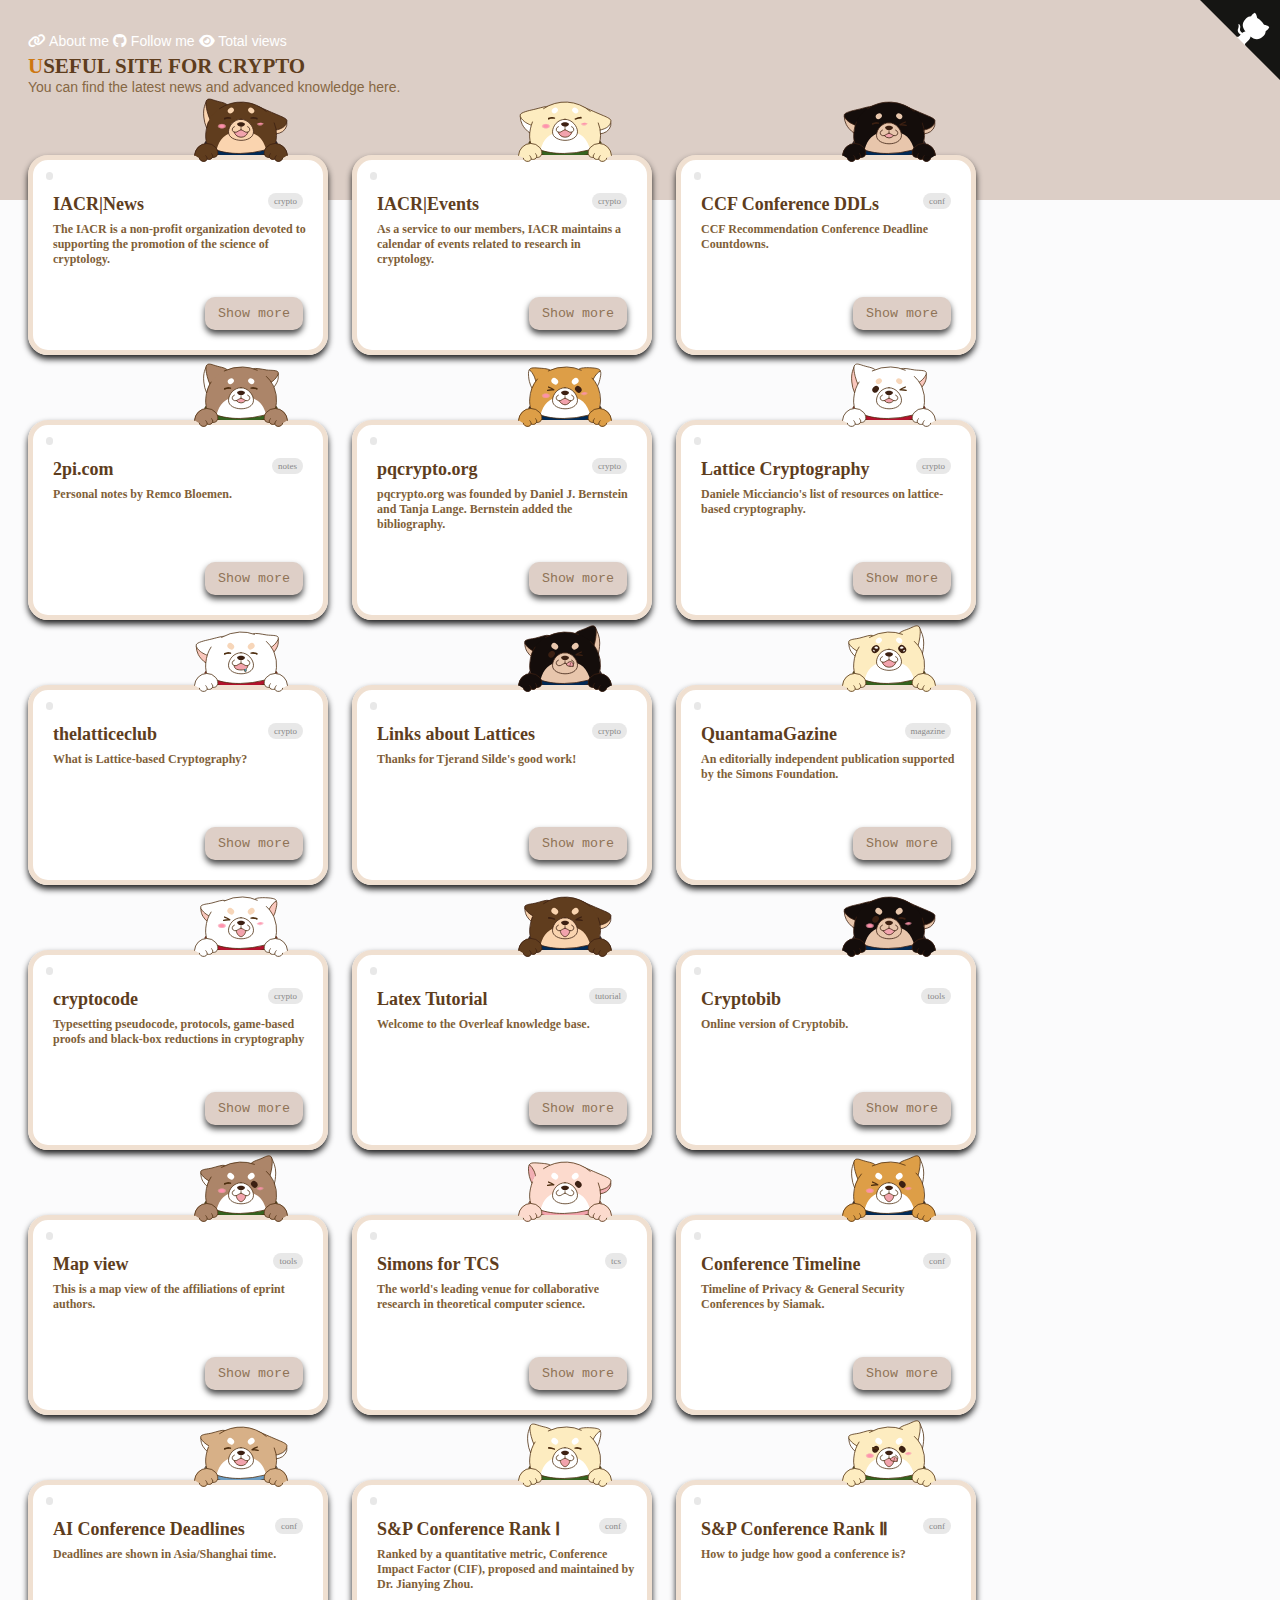
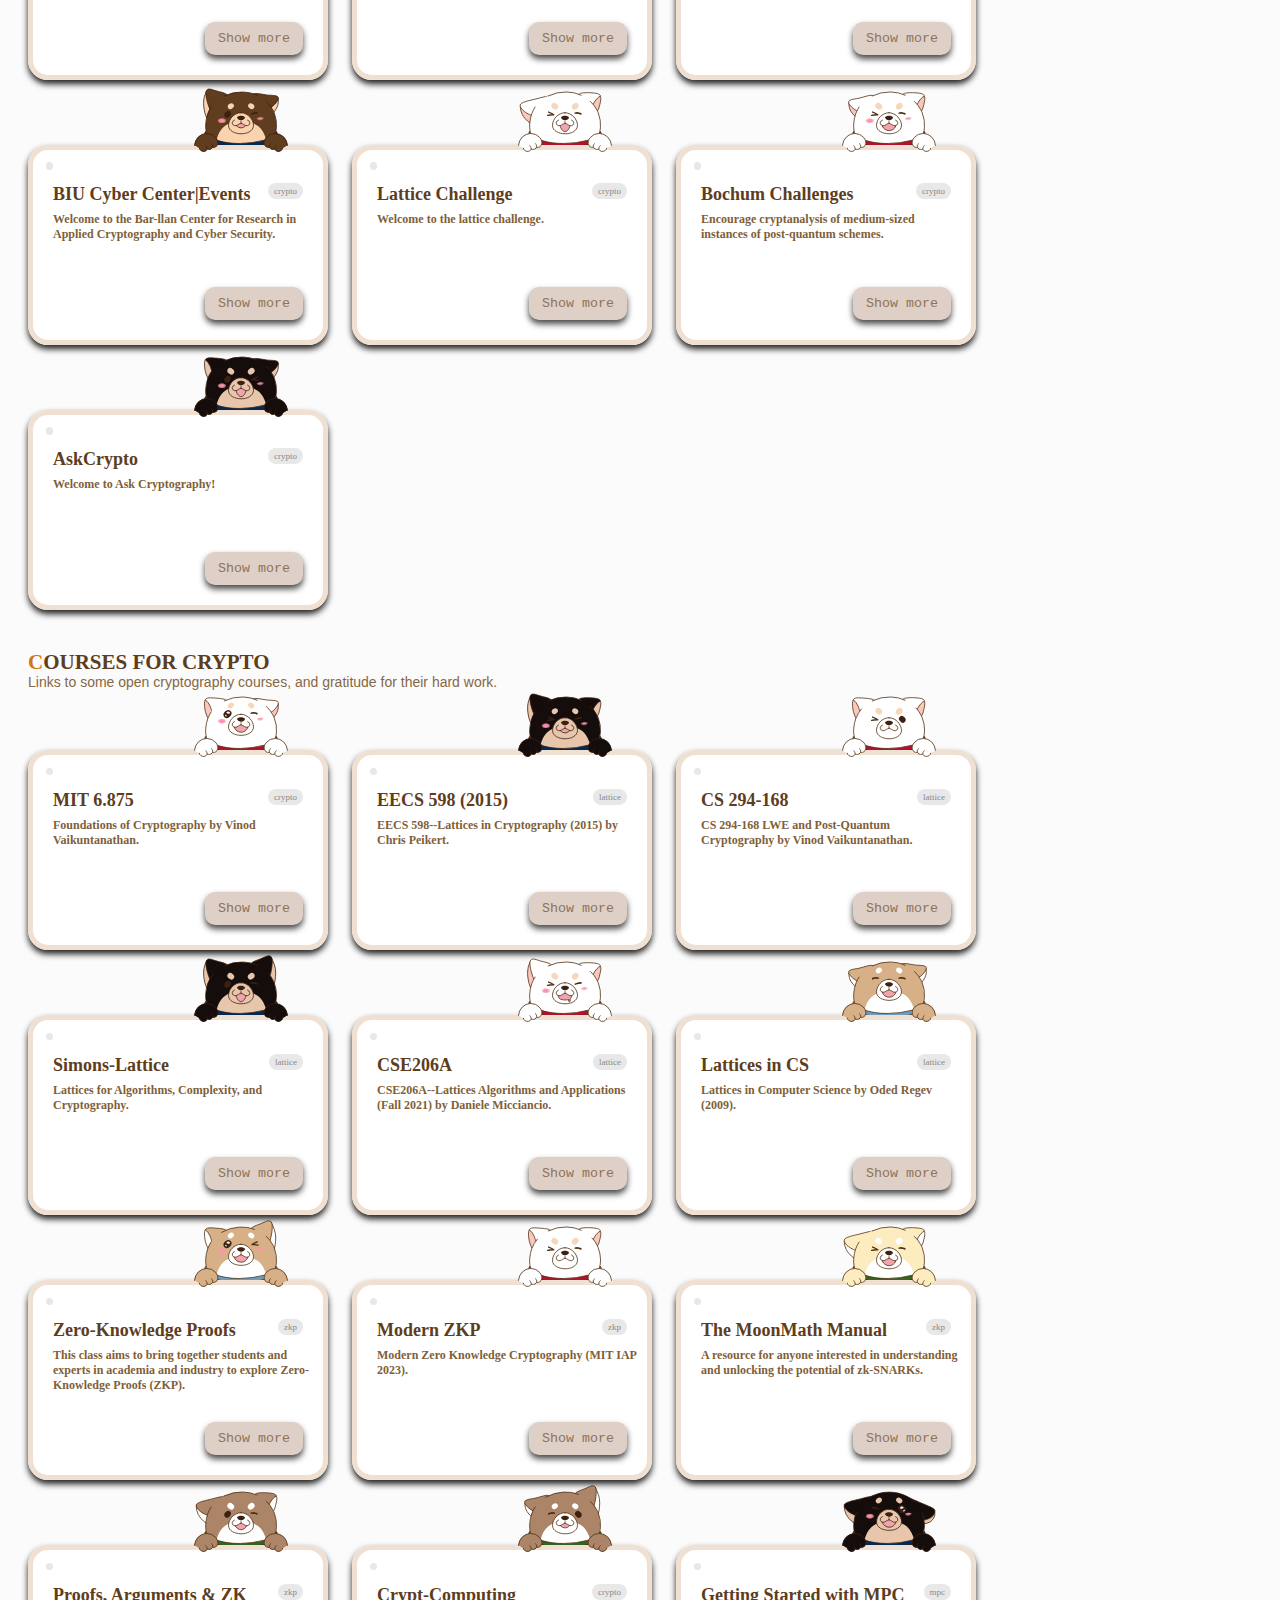
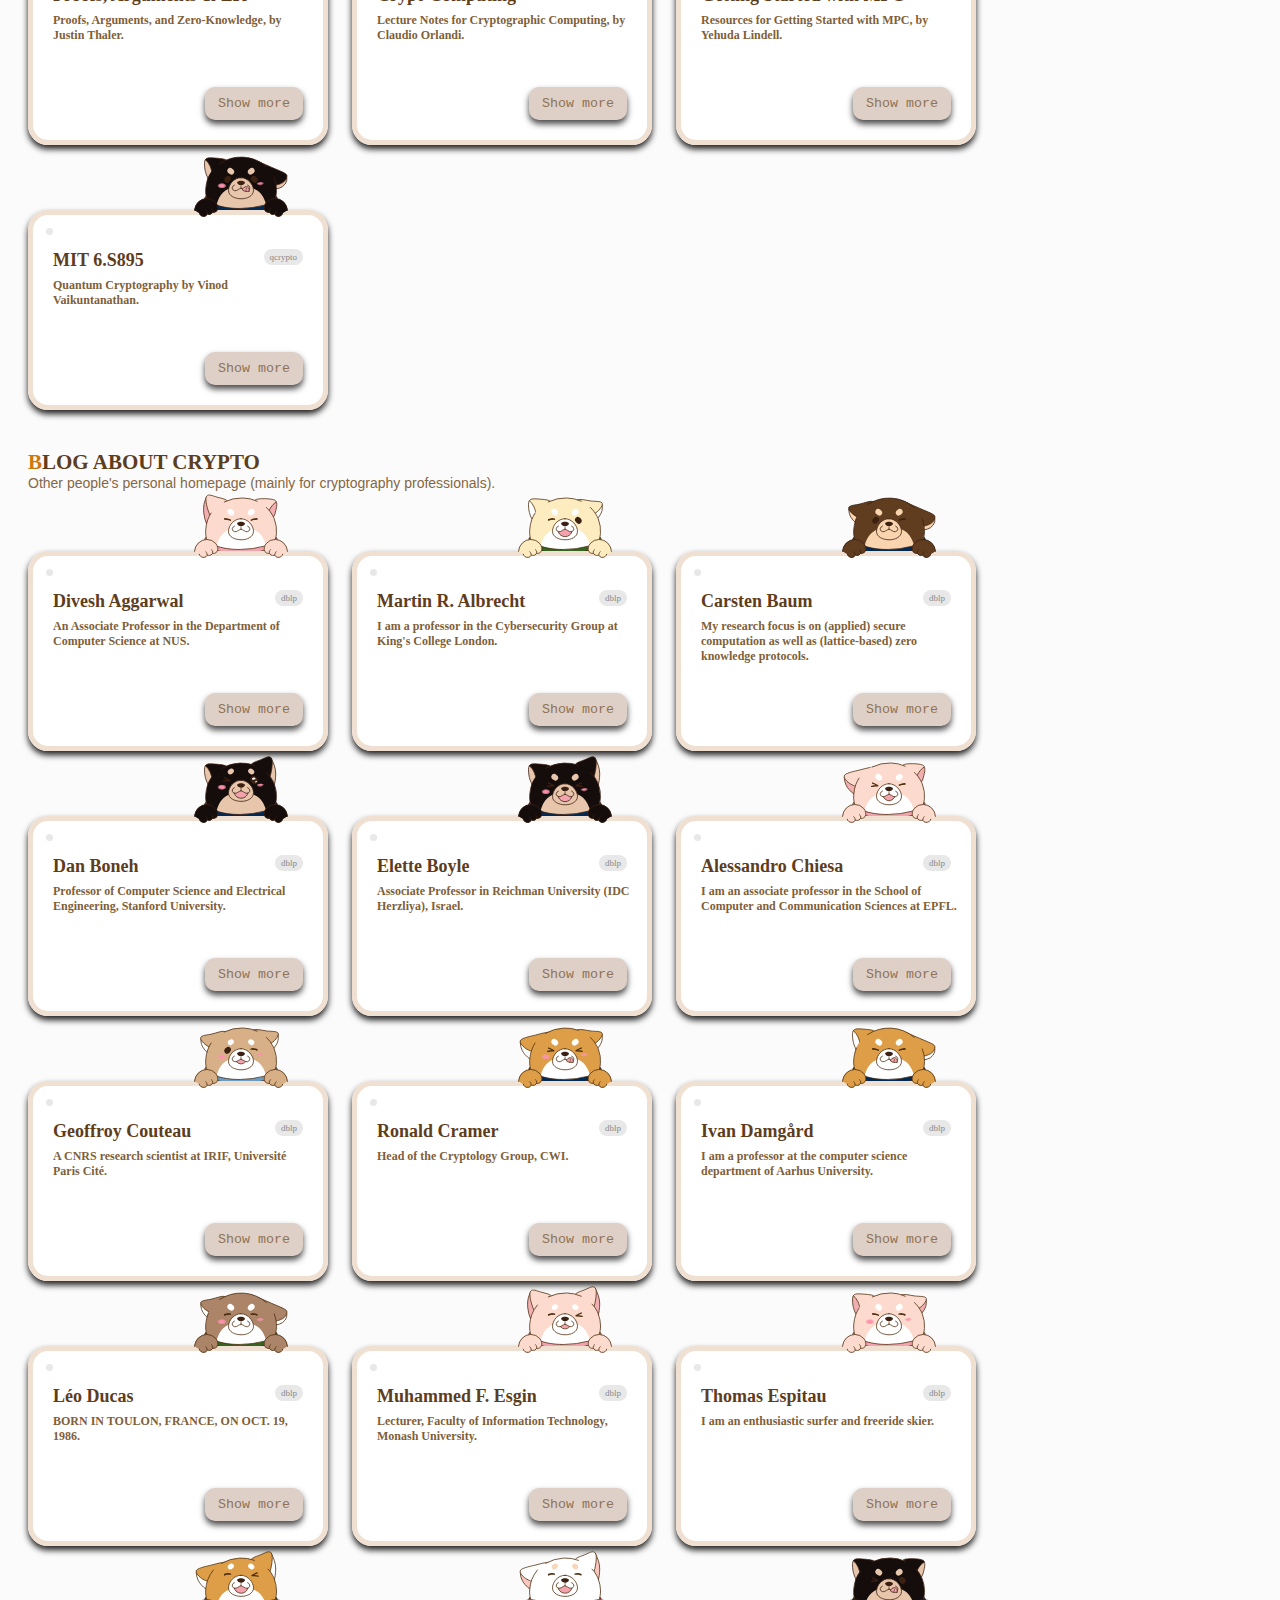
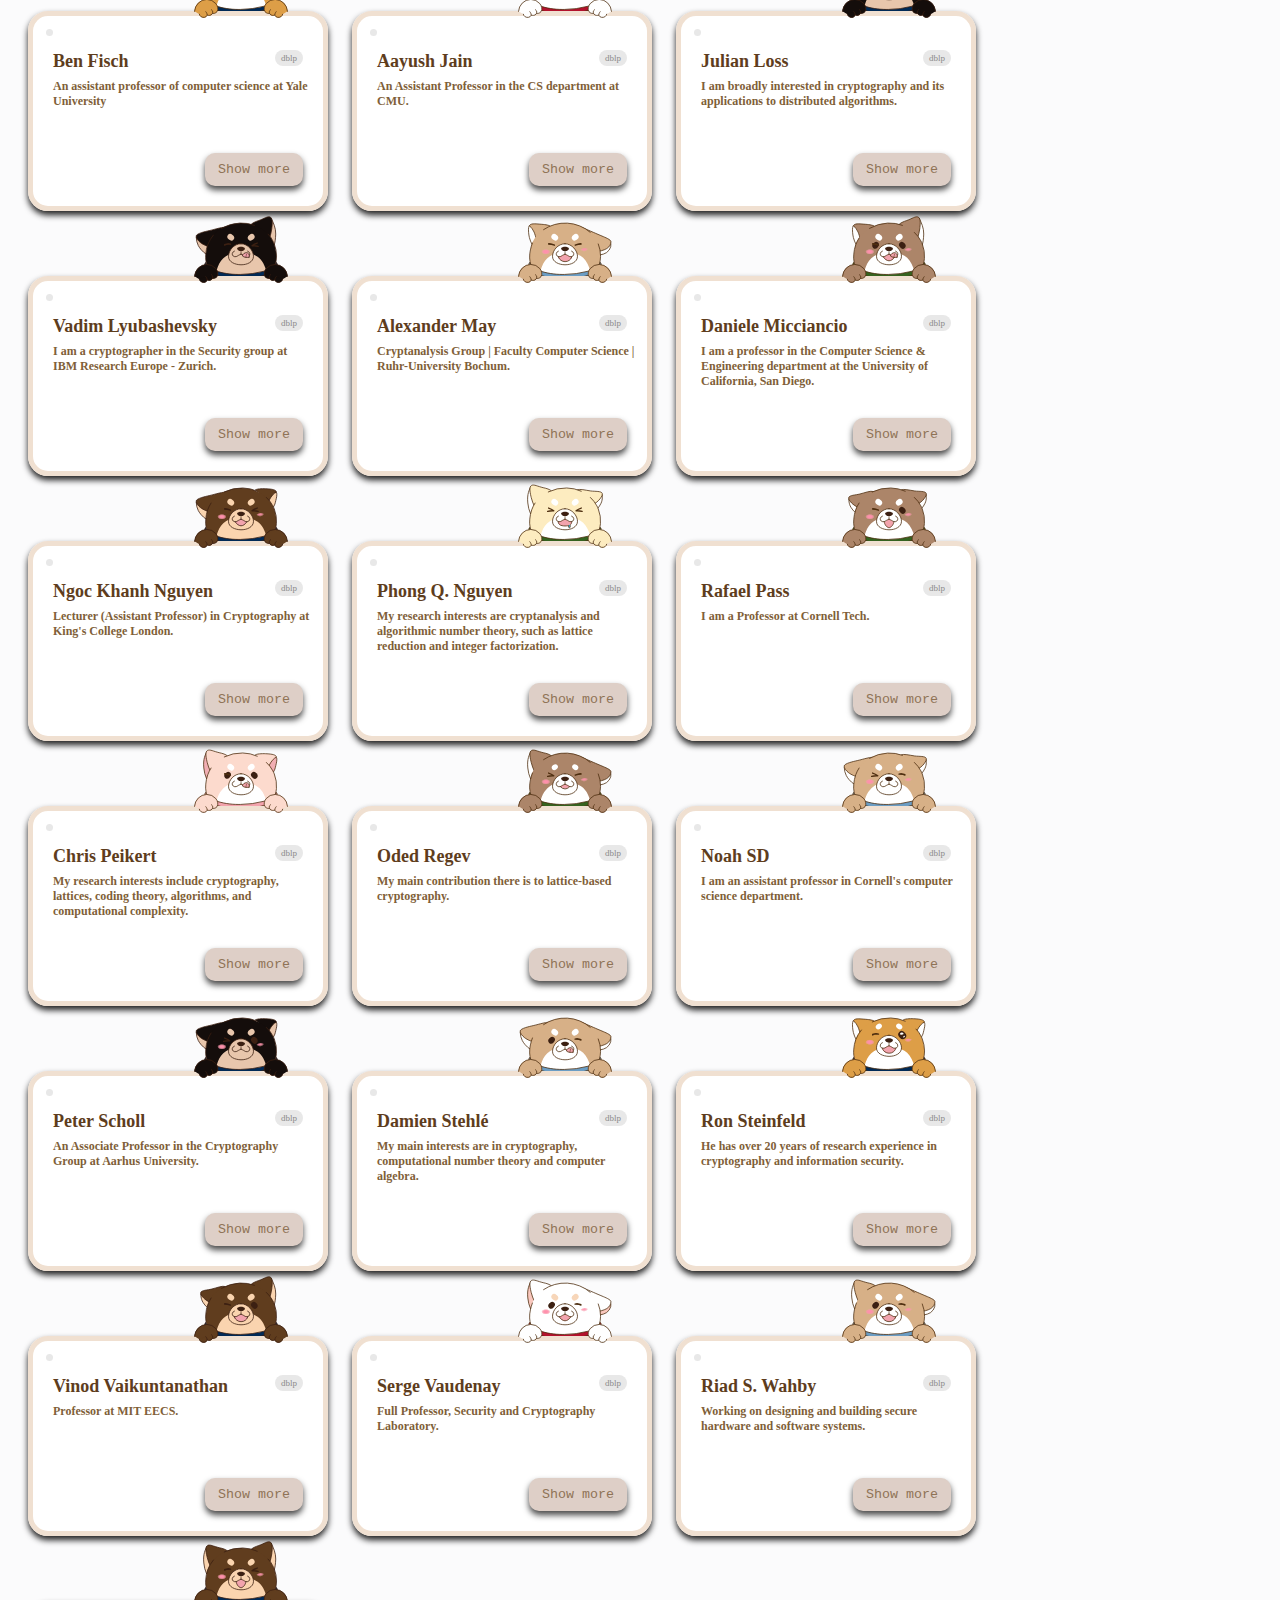
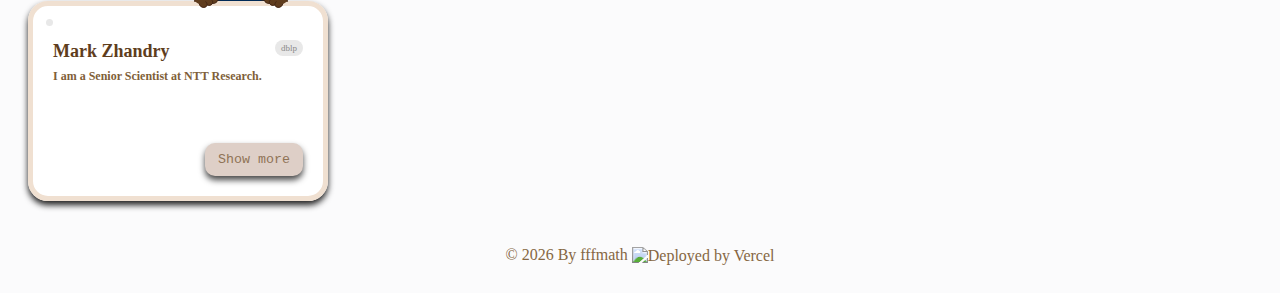
==== commit 5c5d51ef: "Generate and update HTML files" ====
--- a/index.html
+++ b/index.html
@@ -48,6 +48,176 @@
     
     <mochi-box shiba="random"> 
         <div class="circle"></div>
+        <h3>IACR|Events</h3>
+        <a class="shop site" title="site" target="_blank" href="https://www.iacr.org/events/">crypto</a>
+        <h2>As a service to our members, IACR maintains a calendar of events related to research in cryptology.</h2>
+        <button>
+            <a target="_blank" href="https://www.iacr.org/events/">Show more</a>
+        </button>
+    </mochi-box>
+    
+    <mochi-box shiba="random"> 
+        <div class="circle"></div>
+        <h3>CCF Conference DDLs</h3>
+        <a class="shop site" title="site" target="_blank" href="https://ccfddl.github.io/">conf</a>
+        <h2>CCF Recommendation Conference Deadline Countdowns.</h2>
+        <button>
+            <a target="_blank" href="https://ccfddl.github.io/">Show more</a>
+        </button>
+    </mochi-box>
+    
+    <mochi-box shiba="random"> 
+        <div class="circle"></div>
+        <h3>2pi.com</h3>
+        <a class="shop site" title="site" target="_blank" href="https://xn--2-umb.com/">notes</a>
+        <h2>Personal notes by Remco Bloemen.</h2>
+        <button>
+            <a target="_blank" href="https://xn--2-umb.com/">Show more</a>
+        </button>
+    </mochi-box>
+    
+    <mochi-box shiba="random"> 
+        <div class="circle"></div>
+        <h3>pqcrypto.org</h3>
+        <a class="shop site" title="site" target="_blank" href="https://pqcrypto.org/">crypto</a>
+        <h2>pqcrypto.org was founded by Daniel J. Bernstein and Tanja Lange. Bernstein added the bibliography.</h2>
+        <button>
+            <a target="_blank" href="https://pqcrypto.org/">Show more</a>
+        </button>
+    </mochi-box>
+    
+    <mochi-box shiba="random"> 
+        <div class="circle"></div>
+        <h3>Lattice Cryptography</h3>
+        <a class="shop site" title="site" target="_blank" href="https://cseweb.ucsd.edu/~daniele/LatticeLinks/">crypto</a>
+        <h2>Daniele Micciancio's list of resources on lattice-based cryptography.</h2>
+        <button>
+            <a target="_blank" href="https://cseweb.ucsd.edu/~daniele/LatticeLinks/">Show more</a>
+        </button>
+    </mochi-box>
+    
+    <mochi-box shiba="random"> 
+        <div class="circle"></div>
+        <h3>thelatticeclub</h3>
+        <a class="shop site" title="site" target="_blank" href="https://thelatticeclub.com/">crypto</a>
+        <h2>What is Lattice-based Cryptography?</h2>
+        <button>
+            <a target="_blank" href="https://thelatticeclub.com/">Show more</a>
+        </button>
+    </mochi-box>
+    
+    <mochi-box shiba="random"> 
+        <div class="circle"></div>
+        <h3>Links about Lattices</h3>
+        <a class="shop site" title="site" target="_blank" href="https://tjerandsilde.no/lattices/">crypto</a>
+        <h2>Thanks for Tjerand Silde's good work!</h2>
+        <button>
+            <a target="_blank" href="https://tjerandsilde.no/lattices/">Show more</a>
+        </button>
+    </mochi-box>
+    
+    <mochi-box shiba="random"> 
+        <div class="circle"></div>
+        <h3>QuantamaGazine</h3>
+        <a class="shop site" title="site" target="_blank" href="https://www.quantamagazine.org/">magazine</a>
+        <h2>An editorially independent publication supported by the Simons Foundation.</h2>
+        <button>
+            <a target="_blank" href="https://www.quantamagazine.org/">Show more</a>
+        </button>
+    </mochi-box>
+    
+    <mochi-box shiba="random"> 
+        <div class="circle"></div>
+        <h3>cryptocode</h3>
+        <a class="shop site" title="site" target="_blank" href="https://ctan.org/pkg/cryptocode">crypto</a>
+        <h2>Typesetting pseudocode, protocols, game-based proofs and black-box reductions in cryptography</h2>
+        <button>
+            <a target="_blank" href="https://ctan.org/pkg/cryptocode">Show more</a>
+        </button>
+    </mochi-box>
+    
+    <mochi-box shiba="random"> 
+        <div class="circle"></div>
+        <h3>Latex Tutorial</h3>
+        <a class="shop site" title="site" target="_blank" href="https://www.overleaf.com/learn">tutorial</a>
+        <h2>Welcome to the Overleaf knowledge base.</h2>
+        <button>
+            <a target="_blank" href="https://www.overleaf.com/learn">Show more</a>
+        </button>
+    </mochi-box>
+    
+    <mochi-box shiba="random"> 
+        <div class="circle"></div>
+        <h3>Cryptobib</h3>
+        <a class="shop site" title="site" target="_blank" href="https://publish.iacr.org/cryptobib">tools</a>
+        <h2>Online version of Cryptobib.</h2>
+        <button>
+            <a target="_blank" href="https://publish.iacr.org/cryptobib">Show more</a>
+        </button>
+    </mochi-box>
+    
+    <mochi-box shiba="random"> 
+        <div class="circle"></div>
+        <h3>Map view</h3>
+        <a class="shop site" title="site" target="_blank" href="https://eprint.iacr.org/geo/index.html">tools</a>
+        <h2>This is a map view of the affiliations of eprint authors.</h2>
+        <button>
+            <a target="_blank" href="https://eprint.iacr.org/geo/index.html">Show more</a>
+        </button>
+    </mochi-box>
+    
+    <mochi-box shiba="random"> 
+        <div class="circle"></div>
+        <h3>Simons for TCS</h3>
+        <a class="shop site" title="site" target="_blank" href="https://simons.berkeley.edu">tcs</a>
+        <h2>The world's leading venue for collaborative research in theoretical computer science.</h2>
+        <button>
+            <a target="_blank" href="https://simons.berkeley.edu">Show more</a>
+        </button>
+    </mochi-box>
+    
+    <mochi-box shiba="random"> 
+        <div class="circle"></div>
+        <h3>Conference Timeline</h3>
+        <a class="shop site" title="site" target="_blank" href="https://www-users.york.ac.uk/~sfs521/conference-timeline.html">conf</a>
+        <h2>Timeline of Privacy & General Security Conferences by Siamak.</h2>
+        <button>
+            <a target="_blank" href="https://www-users.york.ac.uk/~sfs521/conference-timeline.html">Show more</a>
+        </button>
+    </mochi-box>
+    
+    <mochi-box shiba="random"> 
+        <div class="circle"></div>
+        <h3>AI Conference Deadlines</h3>
+        <a class="shop site" title="site" target="_blank" href="https://aideadlin.es/?sub=ML,DM">conf</a>
+        <h2>Deadlines are shown in Asia/Shanghai time.</h2>
+        <button>
+            <a target="_blank" href="https://aideadlin.es/?sub=ML,DM">Show more</a>
+        </button>
+    </mochi-box>
+    
+    <mochi-box shiba="random"> 
+        <div class="circle"></div>
+        <h3>S&P Conference Rank Ⅰ</h3>
+        <a class="shop site" title="site" target="_blank" href="http://jianying.space/conference-ranking.html">conf</a>
+        <h2>Ranked by a quantitative metric, Conference Impact Factor (CIF), proposed and maintained by Dr. Jianying Zhou.</h2>
+        <button>
+            <a target="_blank" href="http://jianying.space/conference-ranking.html">Show more</a>
+        </button>
+    </mochi-box>
+    
+    <mochi-box shiba="random"> 
+        <div class="circle"></div>
+        <h3>S&P Conference Rank Ⅱ</h3>
+        <a class="shop site" title="site" target="_blank" href="https://people.engr.tamu.edu/guofei/sec_conf_stat.htm">conf</a>
+        <h2>How to judge how good a conference is?</h2>
+        <button>
+            <a target="_blank" href="https://people.engr.tamu.edu/guofei/sec_conf_stat.htm">Show more</a>
+        </button>
+    </mochi-box>
+    
+    <mochi-box shiba="random"> 
+        <div class="circle"></div>
         <h3>BIU Cyber Center|Events</h3>
         <a class="shop site" title="site" target="_blank" href="https://cyber.biu.ac.il/events/">crypto</a>
         <h2>Welcome to the Bar-llan Center for Research in Applied Cryptography and Cyber Security.</h2>
@@ -58,101 +228,31 @@
     
     <mochi-box shiba="random"> 
         <div class="circle"></div>
+        <h3>Lattice Challenge</h3>
+        <a class="shop site" title="site" target="_blank" href="https://www.latticechallenge.org/">crypto</a>
+        <h2>Welcome to the lattice challenge.</h2>
+        <button>
+            <a target="_blank" href="https://www.latticechallenge.org/">Show more</a>
+        </button>
+    </mochi-box>
+    
+    <mochi-box shiba="random"> 
+        <div class="circle"></div>
+        <h3>Bochum Challenges</h3>
+        <a class="shop site" title="site" target="_blank" href="https://bochum-challeng.es/">crypto</a>
+        <h2>Encourage cryptanalysis of medium-sized instances of post-quantum schemes.</h2>
+        <button>
+            <a target="_blank" href="https://bochum-challeng.es/">Show more</a>
+        </button>
+    </mochi-box>
+    
+    <mochi-box shiba="random"> 
+        <div class="circle"></div>
         <h3>AskCrypto</h3>
         <a class="shop site" title="site" target="_blank" href="https://askcryp.to/">crypto</a>
         <h2>Welcome to Ask Cryptography!</h2>
         <button>
             <a target="_blank" href="https://askcryp.to/">Show more</a>
-        </button>
-    </mochi-box>
-    
-    <mochi-box shiba="random"> 
-        <div class="circle"></div>
-        <h3>CCF Conference DDLs</h3>
-        <a class="shop site" title="site" target="_blank" href="https://ccfddl.github.io/">conf</a>
-        <h2>CCF Recommendation Conference Deadline Countdowns.</h2>
-        <button>
-            <a target="_blank" href="https://ccfddl.github.io/">Show more</a>
-        </button>
-    </mochi-box>
-    
-    <mochi-box shiba="random"> 
-        <div class="circle"></div>
-        <h3>Simons for TCS</h3>
-        <a class="shop site" title="site" target="_blank" href="https://simons.berkeley.edu">tcs</a>
-        <h2>The world's leading venue for collaborative research in theoretical computer science.</h2>
-        <button>
-            <a target="_blank" href="https://simons.berkeley.edu">Show more</a>
-        </button>
-    </mochi-box>
-    
-    <mochi-box shiba="random"> 
-        <div class="circle"></div>
-        <h3>QuantamaGazine</h3>
-        <a class="shop site" title="site" target="_blank" href="https://www.quantamagazine.org/">pub</a>
-        <h2>An editorially independent publication supported by the Simons Foundation.</h2>
-        <button>
-            <a target="_blank" href="https://www.quantamagazine.org/">Show more</a>
-        </button>
-    </mochi-box>
-    
-    <mochi-box shiba="random"> 
-        <div class="circle"></div>
-        <h3>S&P Conference DDLs</h3>
-        <a class="shop site" title="site" target="_blank" href="https://sec-deadlines.github.io/">conf</a>
-        <h2>Countdowns to top Security and Privacy conference deadlines.</h2>
-        <button>
-            <a target="_blank" href="https://sec-deadlines.github.io/">Show more</a>
-        </button>
-    </mochi-box>
-    
-    <mochi-box shiba="random"> 
-        <div class="circle"></div>
-        <h3>AI Conference Deadlines</h3>
-        <a class="shop site" title="site" target="_blank" href="https://aideadlin.es/?sub=ML,DM">conf</a>
-        <h2>Deadlines are shown in Asia/Shanghai time.</h2>
-        <button>
-            <a target="_blank" href="https://aideadlin.es/?sub=ML,DM">Show more</a>
-        </button>
-    </mochi-box>
-    
-    <mochi-box shiba="random"> 
-        <div class="circle"></div>
-        <h3>S&P Conference Rank Ⅰ</h3>
-        <a class="shop site" title="site" target="_blank" href="http://jianying.space/conference-ranking.html">conf</a>
-        <h2>Ranked by a quantitative metric, Conference Impact Factor (CIF), proposed and maintained by Dr. Jianying Zhou.</h2>
-        <button>
-            <a target="_blank" href="http://jianying.space/conference-ranking.html">Show more</a>
-        </button>
-    </mochi-box>
-    
-    <mochi-box shiba="random"> 
-        <div class="circle"></div>
-        <h3>S&P Conference Rank Ⅱ</h3>
-        <a class="shop site" title="site" target="_blank" href="https://people.engr.tamu.edu/guofei/sec_conf_stat.htm">conf</a>
-        <h2>How to judge how good a conference is?</h2>
-        <button>
-            <a target="_blank" href="https://people.engr.tamu.edu/guofei/sec_conf_stat.htm">Show more</a>
-        </button>
-    </mochi-box>
-    
-    <mochi-box shiba="random"> 
-        <div class="circle"></div>
-        <h3>Lattice Challenge</h3>
-        <a class="shop site" title="site" target="_blank" href="https://www.latticechallenge.org/">crypto</a>
-        <h2>Welcome to the lattice challenge.</h2>
-        <button>
-            <a target="_blank" href="https://www.latticechallenge.org/">Show more</a>
-        </button>
-    </mochi-box>
-    
-    <mochi-box shiba="random"> 
-        <div class="circle"></div>
-        <h3>Bochum Challenges</h3>
-        <a class="shop site" title="site" target="_blank" href="https://bochum-challeng.es/">crypto</a>
-        <h2>Encourage cryptanalysis of medium-sized instances of post-quantum schemes.</h2>
-        <button>
-            <a target="_blank" href="https://bochum-challeng.es/">Show more</a>
         </button>
     </mochi-box>
      
@@ -171,16 +271,6 @@
     
     <mochi-box shiba="random"> 
         <div class="circle"></div>
-        <h3>Illinois-cs598</h3>
-        <a class="shop site" title="site" target="_blank" href="https://courses.engr.illinois.edu/cs598man/sp2016/">crypto</a>
-        <h2>The initial part of the course will cover secure communication (encryption and authentication).</h2>
-        <button>
-            <a target="_blank" href="https://courses.engr.illinois.edu/cs598man/sp2016/">Show more</a>
-        </button>
-    </mochi-box>
-    
-    <mochi-box shiba="random"> 
-        <div class="circle"></div>
         <h3>EECS 598 (2015)</h3>
         <a class="shop site" title="site" target="_blank" href="https://web.eecs.umich.edu/~cpeikert/lic15/index.html">lattice</a>
         <h2>EECS 598--Lattices in Cryptography (2015) by Chris Peikert.</h2>
@@ -191,18 +281,8 @@
     
     <mochi-box shiba="random"> 
         <div class="circle"></div>
-        <h3>CSE206A</h3>
-        <a class="shop site" title="site" target="_blank" href="https://cseweb.ucsd.edu/classes/sp14/cse206A-a/index.html">lattice</a>
-        <h2>CSE206A--Lattices Algorithms and Applications (Spring 2014) by Daniele Micciancio.</h2>
-        <button>
-            <a target="_blank" href="https://cseweb.ucsd.edu/classes/sp14/cse206A-a/index.html">Show more</a>
-        </button>
-    </mochi-box>
-    
-    <mochi-box shiba="random"> 
-        <div class="circle"></div>
         <h3>CS 294-168</h3>
-        <a class="shop site" title="site" target="_blank" href="http://people.csail.mit.edu/vinodv/CS294/">crypto</a>
+        <a class="shop site" title="site" target="_blank" href="http://people.csail.mit.edu/vinodv/CS294/">lattice</a>
         <h2>CS 294-168 LWE and Post-Quantum Cryptography by Vinod Vaikuntanathan.</h2>
         <button>
             <a target="_blank" href="http://people.csail.mit.edu/vinodv/CS294/">Show more</a>
@@ -289,6 +369,26 @@
         </button>
     </mochi-box>
     
+    <mochi-box shiba="random"> 
+        <div class="circle"></div>
+        <h3>Getting Started with MPC</h3>
+        <a class="shop site" title="site" target="_blank" href="https://yehudalindell.com/resources-for-getting-started-with-mpc/">mpc</a>
+        <h2>Resources for Getting Started with MPC, by Yehuda Lindell.</h2>
+        <button>
+            <a target="_blank" href="https://yehudalindell.com/resources-for-getting-started-with-mpc/">Show more</a>
+        </button>
+    </mochi-box>
+    
+    <mochi-box shiba="random"> 
+        <div class="circle"></div>
+        <h3>MIT 6.S895</h3>
+        <a class="shop site" title="site" target="_blank" href="https://mitqcrypto.github.io/">qcrypto</a>
+        <h2>Quantum Cryptography by Vinod Vaikuntanathan.</h2>
+        <button>
+            <a target="_blank" href="https://mitqcrypto.github.io/">Show more</a>
+        </button>
+    </mochi-box>
+    
 
   <h1>BLOG ABOUT CRYPTO</h1>
   <p class="sub">Other people's personal homepage (mainly for cryptography professionals).</p>
@@ -304,19 +404,9 @@
     
     <mochi-box shiba="random"> 
         <div class="circle"></div>
-        <h3>Shweta Agrawal</h3>
-        <a class="shop site" title="site" target="_blank" href="https://dblp.uni-trier.de/pid/74/6138.html">dblp</a>
-        <h2>My research interests are in cryptography, information security and generally, theoretical computer science.</h2>
-        <button>
-            <a target="_blank" href="http://www.cse.iitm.ac.in/~shwetaag/index.html">Show more</a>
-        </button>
-    </mochi-box>
-    
-    <mochi-box shiba="random"> 
-        <div class="circle"></div>
         <h3>Martin R. Albrecht</h3>
         <a class="shop site" title="site" target="_blank" href="https://dblp.uni-trier.de/pid/92/7397.html">dblp</a>
-        <h2>I am a professor in the Cybersecurity Group at King’s College London.</h2>
+        <h2>I am a professor in the Cybersecurity Group at King's College London.</h2>
         <button>
             <a target="_blank" href="https://malb.io/">Show more</a>
         </button>
@@ -374,6 +464,26 @@
     
     <mochi-box shiba="random"> 
         <div class="circle"></div>
+        <h3>Ronald Cramer</h3>
+        <a class="shop site" title="site" target="_blank" href="https://dblp.org/pid/c/RonaldCramer.html">dblp</a>
+        <h2>Head of the Cryptology Group, CWI.</h2>
+        <button>
+            <a target="_blank" href="https://homepages.cwi.nl/~cramer/">Show more</a>
+        </button>
+    </mochi-box>
+    
+    <mochi-box shiba="random"> 
+        <div class="circle"></div>
+        <h3>Ivan Damgård</h3>
+        <a class="shop site" title="site" target="_blank" href="https://dblp.org/pid/d/IvanDamgaard.html">dblp</a>
+        <h2>I am a professor at the computer science department of Aarhus University.</h2>
+        <button>
+            <a target="_blank" href="https://cs.au.dk/~ivan/">Show more</a>
+        </button>
+    </mochi-box>
+    
+    <mochi-box shiba="random"> 
+        <div class="circle"></div>
         <h3>Léo Ducas</h3>
         <a class="shop site" title="site" target="_blank" href="https://dblp.uni-trier.de/pid/65/7849.html">dblp</a>
         <h2>BORN IN TOULON, FRANCE, ON OCT. 19, 1986.</h2>
@@ -384,11 +494,51 @@
     
     <mochi-box shiba="random"> 
         <div class="circle"></div>
+        <h3>Muhammed F. Esgin</h3>
+        <a class="shop site" title="site" target="_blank" href="https://dblp.org/pid/153/0549.html">dblp</a>
+        <h2>Lecturer, Faculty of Information Technology, Monash University.</h2>
+        <button>
+            <a target="_blank" href="https://mfesgin.github.io/">Show more</a>
+        </button>
+    </mochi-box>
+    
+    <mochi-box shiba="random"> 
+        <div class="circle"></div>
+        <h3>Thomas Espitau</h3>
+        <a class="shop site" title="site" target="_blank" href="https://dblp.org/pid/164/3319.html">dblp</a>
+        <h2>I am an enthusiastic surfer and freeride skier.</h2>
+        <button>
+            <a target="_blank" href="https://espitau.com/">Show more</a>
+        </button>
+    </mochi-box>
+    
+    <mochi-box shiba="random"> 
+        <div class="circle"></div>
+        <h3>Ben Fisch</h3>
+        <a class="shop site" title="site" target="_blank" href="https://dblp.org/pid/148/2252.html">dblp</a>
+        <h2>An assistant professor of computer science at Yale University</h2>
+        <button>
+            <a target="_blank" href="https://sites.google.com/site/benafisch/">Show more</a>
+        </button>
+    </mochi-box>
+    
+    <mochi-box shiba="random"> 
+        <div class="circle"></div>
         <h3>Aayush Jain</h3>
         <a class="shop site" title="site" target="_blank" href="https://dblp.org/pid/126/6084.html">dblp</a>
-        <h2>An Assistant Professor in the  CS department at CMU.</h2>
+        <h2>An Assistant Professor in the CS department at CMU.</h2>
         <button>
             <a target="_blank" href="https://sites.google.com/view/aayushjain/home/">Show more</a>
+        </button>
+    </mochi-box>
+    
+    <mochi-box shiba="random"> 
+        <div class="circle"></div>
+        <h3>Julian Loss</h3>
+        <a class="shop site" title="site" target="_blank" href="https://dblp.org/pid/184/3870.html">dblp</a>
+        <h2>I am broadly interested in cryptography and its applications to distributed algorithms.</h2>
+        <button>
+            <a target="_blank" href="https://www.julianloss.com/">Show more</a>
         </button>
     </mochi-box>
     
@@ -504,6 +654,16 @@
     
     <mochi-box shiba="random"> 
         <div class="circle"></div>
+        <h3>Ron Steinfeld</h3>
+        <a class="shop site" title="site" target="_blank" href="https://dblp.org/pid/71/625.html">dblp</a>
+        <h2>He has over 20 years of research experience in cryptography and information security.</h2>
+        <button>
+            <a target="_blank" href="https://research.monash.edu/en/persons/ron-steinfeld">Show more</a>
+        </button>
+    </mochi-box>
+    
+    <mochi-box shiba="random"> 
+        <div class="circle"></div>
         <h3>Vinod Vaikuntanathan</h3>
         <a class="shop site" title="site" target="_blank" href="https://dblp.uni-trier.de/pid/v/VinodVaikuntanathan.html">dblp</a>
         <h2>Professor at MIT EECS.</h2>
@@ -514,11 +674,31 @@
     
     <mochi-box shiba="random"> 
         <div class="circle"></div>
+        <h3>Serge Vaudenay</h3>
+        <a class="shop site" title="site" target="_blank" href="https://dblp.org/pid/v/SergeVaudenay.html">dblp</a>
+        <h2>Full Professor, Security and Cryptography Laboratory.</h2>
+        <button>
+            <a target="_blank" href="https://people.epfl.ch/serge.vaudenay">Show more</a>
+        </button>
+    </mochi-box>
+    
+    <mochi-box shiba="random"> 
+        <div class="circle"></div>
         <h3>Riad S. Wahby</h3>
         <a class="shop site" title="site" target="_blank" href="https://dblp.org/pid/150/9448.html">dblp</a>
         <h2>Working on designing and building secure hardware and software systems.</h2>
         <button>
             <a target="_blank" href="https://wahby.net/">Show more</a>
+        </button>
+    </mochi-box>
+    
+    <mochi-box shiba="random"> 
+        <div class="circle"></div>
+        <h3>Mark Zhandry</h3>
+        <a class="shop site" title="site" target="_blank" href="https://dblp.org/pid/39/10308.html">dblp</a>
+        <h2>I am a Senior Scientist at NTT Research.</h2>
+        <button>
+            <a target="_blank" href="https://mzhandry.github.io/">Show more</a>
         </button>
     </mochi-box>
     
